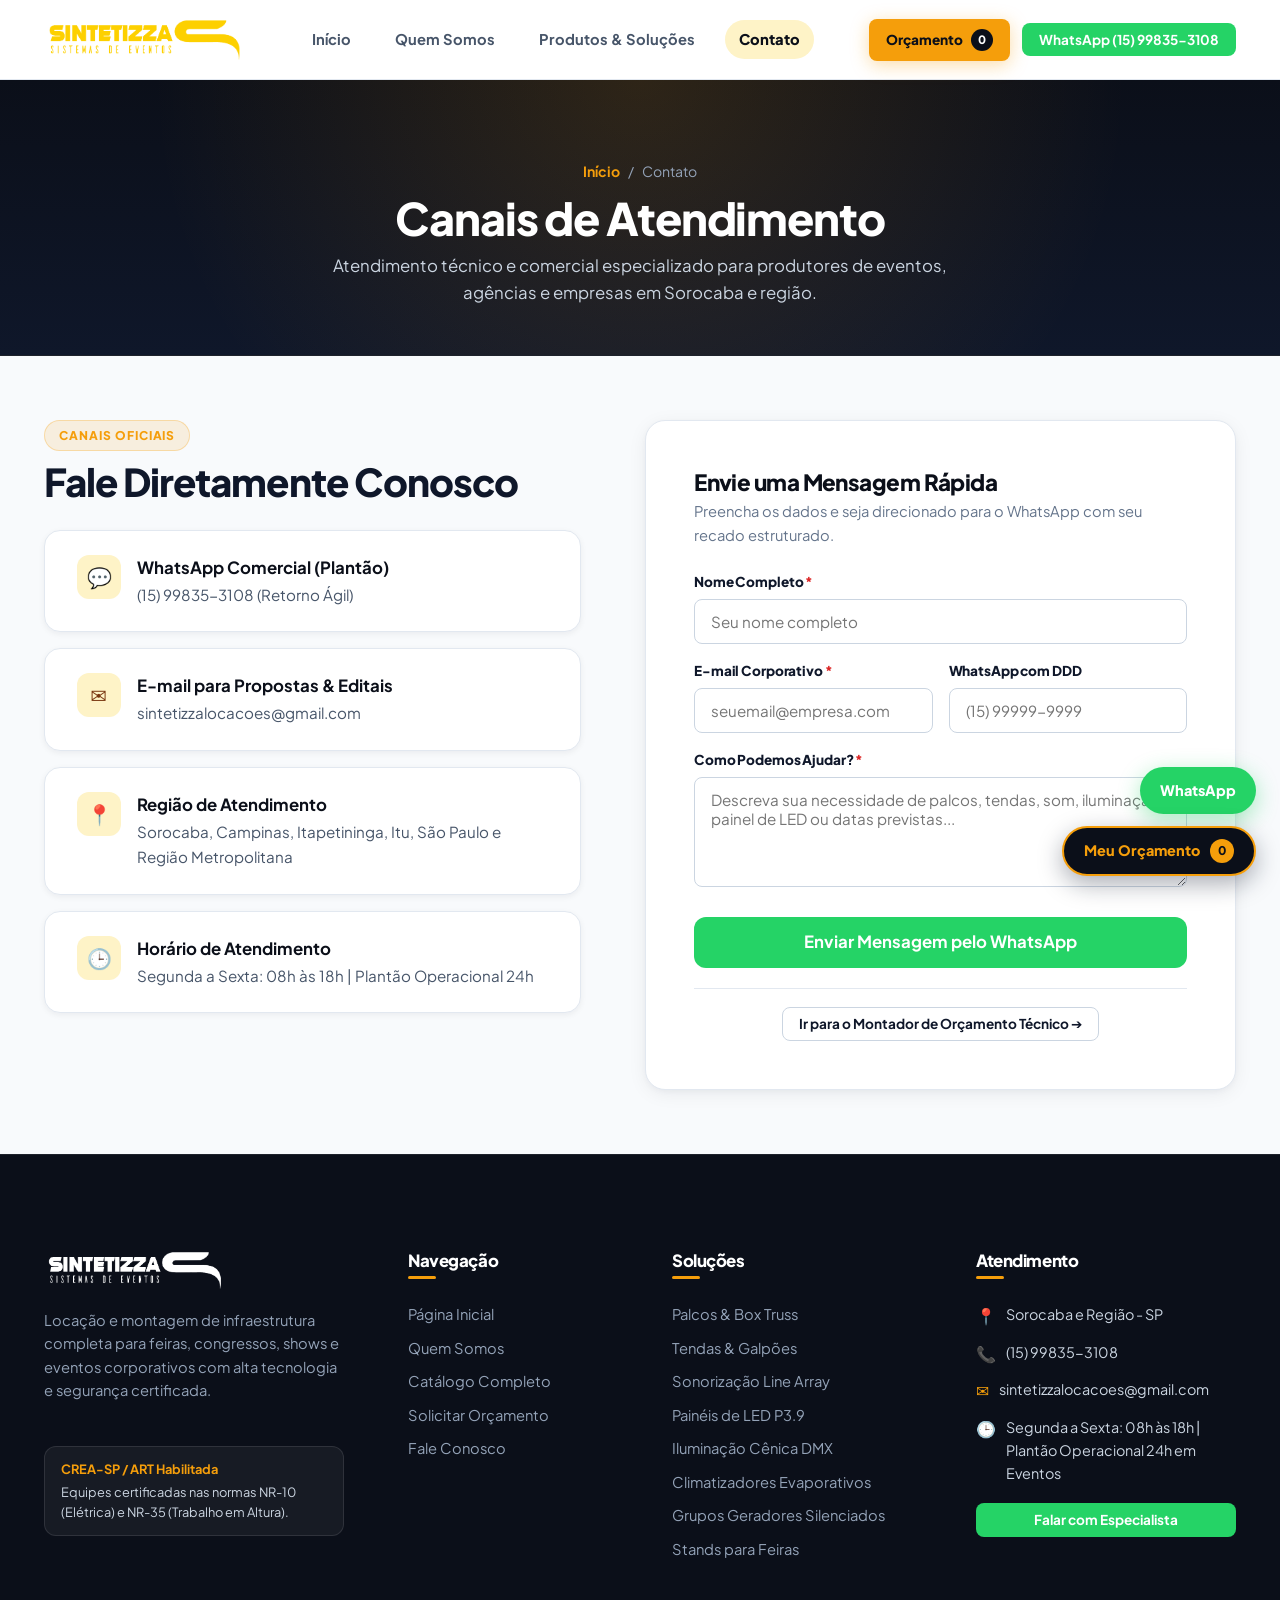
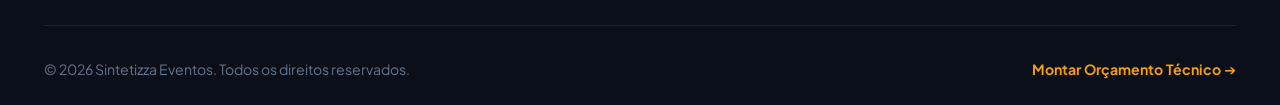
==== contato.html @ 247ab822 "Revamp site content and product catalog" ====
<!DOCTYPE html>
<html lang="pt-BR">
<head>
  <meta charset="UTF-8">
  <meta name="viewport" content="width=device-width, initial-scale=1.0">
  <title>Fale Conosco | Sintetizza Eventos - Atendimento Comercial</title>
  <meta name="description" content="Entre em contato com os consultores técnicos da Sintetizza Eventos para locação de palcos, tendas, som, iluminação e painéis de LED em Sorocaba e região.">
  <link rel="icon" type="image/png" href="assets/images/favicon.png">
  
  <!-- Fontes Google -->
  <link rel="preconnect" href="https://fonts.googleapis.com">
  <link rel="preconnect" href="https://fonts.gstatic.com" crossorigin>
  <link href="https://fonts.googleapis.com/css2?family=Plus+Jakarta+Sans:wght@400;500;600;700;800&display=swap" rel="stylesheet">
  
  <!-- Estilos CSS -->
  <link rel="stylesheet" href="css/variables.css">
  <link rel="stylesheet" href="css/global.css">
  <link rel="stylesheet" href="css/components.css">
  <link rel="stylesheet" href="css/pages.css">
</head>
<body>

  <!-- Header -->
  <div id="site-header-container"></div>

  <!-- Banner -->
  <section class="page-banner">
    <div class="container">
      <div class="breadcrumb">
        <a href="index.html">Início</a>
        <span>/</span>
        <span>Contato</span>
      </div>
      <h1 class="page-banner-title">Canais de Atendimento</h1>
      <p class="page-banner-desc">
        Atendimento técnico e comercial especializado para produtores de eventos, agências e empresas em Sorocaba e região.
      </p>
    </div>
  </section>

  <!-- Contato Principal -->
  <section class="section section-light">
    <div class="container">
      <div class="contact-grid">

        <!-- Coluna 1: Canais Diretos -->
        <div>
          <span class="section-subtitle">Canais Oficiais</span>
          <h2 class="section-title" style="margin-bottom: 24px;">Fale Diretamente Conosco</h2>
          
          <div class="contact-info-cards">
            
            <a href="https://wa.me/5515998353108?text=Ol%C3%A1%2C+gostaria+de+um+atendimento+comercial" target="_blank" class="contact-card">
              <div class="contact-card-icon">💬</div>
              <div>
                <strong style="color: var(--color-slate-950); font-size: 1.05rem; display: block;">WhatsApp Comercial (Plantão)</strong>
                <span style="color: var(--color-slate-600); font-size: 0.95rem;">(15) 99835-3108 (Retorno Ágil)</span>
              </div>
            </a>

            <div class="contact-card">
              <div class="contact-card-icon">✉️</div>
              <div>
                <strong style="color: var(--color-slate-950); font-size: 1.05rem; display: block;">E-mail para Propostas & Editais</strong>
                <span style="color: var(--color-slate-600); font-size: 0.95rem;">sintetizzalocacoes@gmail.com</span>
              </div>
            </div>

            <div class="contact-card">
              <div class="contact-card-icon">📍</div>
              <div>
                <strong style="color: var(--color-slate-950); font-size: 1.05rem; display: block;">Região de Atendimento</strong>
                <span style="color: var(--color-slate-600); font-size: 0.95rem;">Sorocaba, Campinas, Itapetininga, Itu, São Paulo e Região Metropolitana</span>
              </div>
            </div>

            <div class="contact-card">
              <div class="contact-card-icon">🕒</div>
              <div>
                <strong style="color: var(--color-slate-950); font-size: 1.05rem; display: block;">Horário de Atendimento</strong>
                <span style="color: var(--color-slate-600); font-size: 0.95rem;">Segunda a Sexta: 08h às 18h | Plantão Operacional 24h</span>
              </div>
            </div>

          </div>
        </div>

        <!-- Coluna 2: Formulário de Mensagem -->
        <div style="background: var(--color-surface-light); border: 1px solid var(--color-border-light); border-radius: var(--radius-xl); padding: var(--space-2xl); box-shadow: var(--shadow-card);">
          <div style="margin-bottom: 24px;">
            <h2 style="font-size: 1.4rem; color: var(--color-slate-950); font-weight: 800;">Envie uma Mensagem Rápida</h2>
            <p style="color: var(--color-slate-500); font-size: 0.92rem; margin-top: 4px;">
              Preencha os dados e seja direcionado para o WhatsApp com seu recado estruturado.
            </p>
          </div>

          <form id="contact-message-form">
            <div class="form-group">
              <label class="form-label" for="name">Nome Completo <span class="required">*</span></label>
              <input type="text" id="name" name="name" class="form-control" placeholder="Seu nome completo" required>
            </div>

            <div class="grid grid-2" style="gap: 16px;">
              <div class="form-group">
                <label class="form-label" for="email">E-mail Corporativo <span class="required">*</span></label>
                <input type="email" id="email" name="email" class="form-control" placeholder="seuemail@empresa.com" required>
              </div>

              <div class="form-group">
                <label class="form-label" for="phone">WhatsApp com DDD</label>
                <input type="tel" id="phone" name="phone" class="form-control" placeholder="(15) 99999-9999">
              </div>
            </div>

            <div class="form-group">
              <label class="form-label" for="message">Como Podemos Ajudar? <span class="required">*</span></label>
              <textarea id="message" name="message" class="form-control" rows="4" placeholder="Descreva sua necessidade de palcos, tendas, som, iluminação, painel de LED ou datas previstas..." required></textarea>
            </div>

            <div style="margin-top: 24px;">
              <button type="submit" class="btn btn-whatsapp btn-block btn-lg">
                <span>Enviar Mensagem pelo WhatsApp</span>
              </button>
            </div>
          </form>

          <div style="margin-top: 20px; padding-top: 18px; border-top: 1px solid var(--color-border-light); text-align: center;">
            <a href="orcamento.html" class="btn btn-outline btn-sm">
              Ir para o Montador de Orçamento Técnico ➔
            </a>
          </div>
        </div>

      </div>
    </div>
  </section>

  <!-- Footer -->
  <div id="site-footer-container"></div>

  <!-- Scripts -->
  <script src="js/data.js"></script>
  <script src="js/cart.js"></script>
  <script src="js/components.js"></script>
  <script src="js/main.js"></script>
</body>
</html>
---- css/variables.css ----
:root {
  /* ==========================================================================
   * SINTETIZZA DESIGN SYSTEM - TOKENS PROFISSIONAIS
   * Identidade: Preto Obsidiana, Cinzas Corporativos e Amarelo Dourado Sintetizza
   * ========================================================================== */

  /* Brand Colors */
  --color-brand: #F59E0B;
  --color-brand-primary: #F59E0B;
  --color-brand-hover: #D97706;
  --color-brand-primary-hover: #D97706;
  --color-brand-active: #B45309;
  --color-brand-light: #FEF3C7;
  --color-brand-primary-light: #FEF3C7;
  --color-brand-subtle: #FFFBEB;
  --color-brand-primary-subtle: #FFFBEB;
  --color-brand-border: #FDE68A;
  --color-brand-primary-border: #FDE68A;
  --color-brand-glow: rgba(245, 158, 11, 0.32);
  --color-brand-primary-glow: rgba(245, 158, 11, 0.32);
  --color-brand-dark: #78350F;

  /* Neutral Dark Palette (Executivo & Profissional) */
  --color-slate-950: #0B0F19;
  --color-slate-900: #0F172A;
  --color-slate-850: #162033;
  --color-slate-800: #1E293B;
  --color-slate-700: #334155;
  --color-slate-600: #475569;
  --color-slate-500: #64748B;
  --color-slate-400: #94A3B8;
  --color-slate-300: #CBD5E1;
  --color-slate-200: #E2E8F0;
  --color-slate-100: #F1F5F9;
  --color-slate-50:  #F8FAFC;
  --color-white:     #FFFFFF;

  /* Light Surface Palette (Catálogo e Áreas Claras) */
  --color-bg-light: #F8FAFC;
  --color-bg-alt: #F1F5F9;
  --color-surface-light: #FFFFFF;
  --color-surface-alt: #F8FAFC;
  --color-border-light: #E2E8F0;
  --color-border-strong: #CBD5E1;

  /* Dark Surface Palette (Hero & Seções de Autoridade) */
  --color-bg-dark: #0B0F19;
  --color-surface-dark: #162033;
  --color-surface-dark-card: #0F172A;
  --color-surface-dark-hover: #1E293B;
  --color-border-dark: rgba(255, 255, 255, 0.08);
  --color-border-dark-strong: rgba(255, 255, 255, 0.16);

  /* Typography Colors */
  --color-text-primary: #0F172A;
  --color-text-secondary: #475569;
  --color-text-muted: #64748B;
  --color-text-light: #F8FAFC;
  --color-text-light-secondary: #CBD5E1;
  --color-text-light-muted: #94A3B8;
  --color-text-light-subtle: #64748B;

  /* Feedback & Actions */
  --color-success: #16A34A;
  --color-success-soft: #DCFCE7;
  --color-success-border: #86EFAC;
  --color-whatsapp: #25D366;
  --color-whatsapp-hover: #20BA5A;
  --color-whatsapp-glow: rgba(37, 211, 102, 0.35);
  --color-danger: #DC2626;
  --color-danger-soft: #FEE2E2;
  --color-warning: #D97706;
  --color-warning-soft: #FFFBEB;
  --color-info: #2563EB;
  --color-info-soft: #EFF6FF;

  /* Typography */
  --font-family-base: 'Plus Jakarta Sans', system-ui, -apple-system, BlinkMacSystemFont, 'Segoe UI', Roboto, Helvetica, Arial, sans-serif;
  --font-family-heading: 'Plus Jakarta Sans', system-ui, -apple-system, BlinkMacSystemFont, 'Segoe UI', Roboto, sans-serif;

  /* Spacing Scale */
  --space-2xs: 4px;
  --space-xs: 8px;
  --space-sm: 12px;
  --space-md: 16px;
  --space-lg: 24px;
  --space-xl: 32px;
  --space-2xl: 48px;
  --space-3xl: 64px;
  --space-4xl: 96px;

  /* Radii */
  --radius-xs: 6px;
  --radius-sm: 8px;
  --radius-md: 12px;
  --radius-lg: 16px;
  --radius-xl: 20px;
  --radius-pill: 9999px;

  /* Shadows */
  --shadow-xs: 0 1px 2px rgba(15, 23, 42, 0.04);
  --shadow-sm: 0 2px 6px rgba(15, 23, 42, 0.06);
  --shadow-card: 0 4px 20px -2px rgba(15, 23, 42, 0.08), 0 2px 6px -1px rgba(15, 23, 42, 0.04);
  --shadow-card-hover: 0 12px 30px -4px rgba(15, 23, 42, 0.12), 0 4px 10px -2px rgba(15, 23, 42, 0.06);
  --shadow-dark-card: 0 10px 30px rgba(0, 0, 0, 0.4);
  --shadow-brand: 0 4px 18px rgba(245, 158, 11, 0.35);
  --shadow-dropdown: 0 16px 40px rgba(15, 23, 42, 0.15);

  /* Transitions */
  --transition-fast: 0.15s ease;
  --transition-normal: 0.25s cubic-bezier(0.16, 1, 0.3, 1);
  --transition-smooth: 0.35s cubic-bezier(0.16, 1, 0.3, 1);

  /* Layout */
  --container-max-width: 1240px;
  --container-padding: 24px;
  --header-height: 80px;
}
---- css/global.css ----
/* =============================================================================
 * SINTETIZZA - GLOBAL STYLES & RESET (PROFISSIONAL & CORPORATIVO)
 * ============================================================================= */

*, *::before, *::after {
  box-sizing: border-box;
  margin: 0;
  padding: 0;
}

html {
  font-size: 16px;
  scroll-behavior: smooth;
  -webkit-font-smoothing: antialiased;
  -moz-osx-font-smoothing: grayscale;
}

body {
  font-family: var(--font-family-base);
  color: var(--color-text-primary);
  background-color: var(--color-bg-light);
  line-height: 1.6;
  min-height: 100vh;
  display: flex;
  flex-direction: column;
}

/* Typography */
h1, h2, h3, h4, h5, h6 {
  font-family: var(--font-family-heading);
  font-weight: 800;
  line-height: 1.22;
  color: var(--color-text-primary);
  letter-spacing: -0.025em;
}

h1 { font-size: clamp(2.1rem, 4vw + 0.5rem, 3.4rem); }
h2 { font-size: clamp(1.7rem, 2.8vw + 0.3rem, 2.4rem); }
h3 { font-size: clamp(1.25rem, 1.8vw + 0.2rem, 1.6rem); }
h4 { font-size: 1.15rem; font-weight: 700; }
h5 { font-size: 1rem; font-weight: 700; }

p { margin-bottom: 0.85rem; }
p:last-child { margin-bottom: 0; }

a {
  color: inherit;
  text-decoration: none;
  transition: all var(--transition-fast);
}

img {
  max-width: 100%;
  height: auto;
  display: block;
}

ul, ol {
  list-style: none;
}

/* Layout Containers */
.container {
  width: 100%;
  max-width: var(--container-max-width);
  margin-left: auto;
  margin-right: auto;
  padding-left: var(--container-padding);
  padding-right: var(--container-padding);
}

.container-sm {
  width: 100%;
  max-width: 900px;
  margin-left: auto;
  margin-right: auto;
  padding-left: var(--container-padding);
  padding-right: var(--container-padding);
}

/* Sections */
.section {
  padding: var(--space-3xl) 0;
  position: relative;
}

.section-lg {
  padding: var(--space-4xl) 0;
}

.section-sm {
  padding: var(--space-xl) 0;
}

.section-dark {
  background-color: var(--color-slate-950);
  color: var(--color-text-light);
  border-top: 1px solid var(--color-border-dark);
  border-bottom: 1px solid var(--color-border-dark);
}

.section-dark h1,
.section-dark h2,
.section-dark h3,
.section-dark h4 {
  color: var(--color-text-light);
}

.section-dark p {
  color: var(--color-slate-400);
}

.section-light {
  background-color: var(--color-bg-light);
}

.section-white {
  background-color: var(--color-surface-light);
  border-top: 1px solid var(--color-border-light);
  border-bottom: 1px solid var(--color-border-light);
}

/* Section Header */
.section-header {
  text-align: center;
  max-width: 760px;
  margin: 0 auto var(--space-2xl) auto;
}

.section-header.text-left {
  text-align: left;
  margin-left: 0;
}

.section-subtitle {
  display: inline-flex;
  align-items: center;
  gap: 8px;
  color: var(--color-brand);
  background-color: rgba(245, 158, 11, 0.12);
  border: 1px solid rgba(245, 158, 11, 0.28);
  padding: 5px 14px;
  border-radius: var(--radius-pill);
  font-weight: 800;
  font-size: 0.75rem;
  text-transform: uppercase;
  letter-spacing: 0.08em;
  margin-bottom: var(--space-xs);
}

.section-title {
  margin-bottom: var(--space-xs);
  color: var(--color-text-primary);
}

.section-dark .section-title {
  color: var(--color-text-light);
}

.section-desc {
  font-size: 1.05rem;
  color: var(--color-text-secondary);
  line-height: 1.6;
}

.section-dark .section-desc {
  color: var(--color-slate-400);
}

/* Badges & Tags */
.badge {
  display: inline-flex;
  align-items: center;
  gap: 6px;
  padding: 4px 10px;
  font-size: 0.75rem;
  font-weight: 700;
  border-radius: var(--radius-pill);
  text-transform: uppercase;
  letter-spacing: 0.04em;
  line-height: 1;
}

.badge-brand {
  background-color: var(--color-brand);
  color: var(--color-slate-950);
  font-weight: 800;
  box-shadow: 0 2px 8px rgba(245, 158, 11, 0.35);
}

.badge-brand-soft {
  background-color: var(--color-brand-light);
  color: var(--color-brand-dark);
  border: 1px solid var(--color-brand-border);
}

.badge-dark {
  background-color: rgba(15, 23, 42, 0.85);
  backdrop-filter: blur(8px);
  color: var(--color-slate-100);
  border: 1px solid rgba(255, 255, 255, 0.15);
}

.badge-success {
  background-color: var(--color-success-soft);
  color: var(--color-success);
  border: 1px solid var(--color-success-border);
}

.badge-ghost {
  background-color: rgba(255, 255, 255, 0.1);
  color: var(--color-slate-200);
  border: 1px solid rgba(255, 255, 255, 0.2);
  backdrop-filter: blur(6px);
}

/* Buttons */
.btn {
  display: inline-flex;
  align-items: center;
  justify-content: center;
  gap: 10px;
  font-family: var(--font-family-base);
  font-weight: 700;
  font-size: 0.95rem;
  line-height: 1;
  padding: 14px 24px;
  border-radius: var(--radius-md);
  border: 1px solid transparent;
  cursor: pointer;
  transition: all var(--transition-normal);
  text-align: center;
  white-space: nowrap;
  user-select: none;
  text-decoration: none;
}

.btn:active {
  transform: scale(0.98);
}

.btn-primary {
  background-color: var(--color-brand);
  color: var(--color-slate-950);
  font-weight: 800;
  box-shadow: var(--shadow-brand);
}

.btn-primary:hover {
  background-color: var(--color-brand-hover);
  color: var(--color-slate-950);
  box-shadow: 0 8px 24px rgba(245, 158, 11, 0.45);
  transform: translateY(-2px);
}

.btn-dark {
  background-color: var(--color-slate-900);
  color: var(--color-white);
  border: 1px solid var(--color-slate-700);
  box-shadow: var(--shadow-sm);
}

.btn-dark:hover {
  background-color: var(--color-slate-800);
  border-color: var(--color-brand);
  color: var(--color-white);
  transform: translateY(-2px);
}

.btn-outline {
  background-color: transparent;
  color: var(--color-text-primary);
  border: 1.5px solid var(--color-slate-300);
}

.btn-outline:hover {
  background-color: var(--color-slate-100);
  border-color: var(--color-brand);
  color: var(--color-text-primary);
  transform: translateY(-1px);
}

.btn-outline-white {
  background-color: transparent;
  color: var(--color-white);
  border: 1.5px solid rgba(255, 255, 255, 0.25);
  backdrop-filter: blur(8px);
}

.btn-outline-white:hover {
  background-color: rgba(255, 255, 255, 0.1);
  border-color: var(--color-brand);
  color: var(--color-brand);
  transform: translateY(-2px);
}

.btn-outline-brand {
  background-color: transparent;
  color: var(--color-brand-dark);
  border: 1.5px solid var(--color-brand);
}

.btn-outline-brand:hover {
  background-color: var(--color-brand);
  color: var(--color-slate-950);
  box-shadow: var(--shadow-brand);
}

.btn-whatsapp {
  background-color: var(--color-whatsapp);
  color: #FFFFFF;
  font-weight: 700;
  box-shadow: var(--color-whatsapp-glow);
}

.btn-whatsapp:hover {
  background-color: var(--color-whatsapp-hover);
  color: #FFFFFF;
  box-shadow: 0 8px 24px rgba(37, 211, 102, 0.4);
  transform: translateY(-2px);
}

.btn-sm {
  padding: 9px 16px;
  font-size: 0.85rem;
  border-radius: var(--radius-sm);
}

.btn-lg {
  padding: 16px 30px;
  font-size: 1.05rem;
  border-radius: var(--radius-md);
}

.btn-block {
  display: flex;
  width: 100%;
}

/* Grids */
.grid {
  display: grid;
  gap: var(--space-lg);
}

.grid-2 { grid-template-columns: repeat(2, 1fr); }
.grid-3 { grid-template-columns: repeat(3, 1fr); }
.grid-4 { grid-template-columns: repeat(4, 1fr); }

@media (max-width: 1024px) {
  .grid-4 { grid-template-columns: repeat(2, 1fr); }
  .grid-3 { grid-template-columns: repeat(2, 1fr); }
}

@media (max-width: 680px) {
  .grid-4, .grid-3, .grid-2 { grid-template-columns: 1fr; }
}

/* Flex Utilities */
.flex { display: flex; }
.flex-col { flex-direction: column; }
.items-center { align-items: center; }
.justify-center { justify-content: center; }
.justify-between { justify-content: space-between; }
.flex-wrap { flex-wrap: wrap; }
.flex-grow { flex-grow: 1; }

.gap-xs { gap: var(--space-xs); }
.gap-sm { gap: var(--space-sm); }
.gap-md { gap: var(--space-md); }
.gap-lg { gap: var(--space-lg); }
.gap-xl { gap: var(--space-xl); }

/* Text Utilities */
.text-brand { color: var(--color-brand); }
.text-center { text-align: center; }
.text-muted { color: var(--color-text-secondary); }
.font-bold { font-weight: 700; }
.font-extrabold { font-weight: 800; }
---- css/components.css ----
/* =============================================================================
 * SINTETIZZA - COMPONENTES PROFISSIONAIS & INTERFACE MODERNA
 * ============================================================================= */

/* 1. Header & Navbar */
.site-header {
  position: sticky;
  top: 0;
  z-index: 100;
  background-color: rgba(255, 255, 255, 0.95);
  backdrop-filter: blur(12px);
  -webkit-backdrop-filter: blur(12px);
  border-bottom: 1px solid var(--color-border-light);
  height: var(--header-height);
  transition: all var(--transition-normal);
}

.site-header.scrolled {
  background-color: rgba(255, 255, 255, 0.98);
  box-shadow: 0 4px 20px rgba(15, 23, 42, 0.08);
  height: 72px;
}

.header-container {
  display: flex;
  align-items: center;
  justify-content: space-between;
  height: 100%;
}

.brand-logo-link {
  display: flex;
  align-items: center;
  gap: 12px;
  text-decoration: none;
}

.brand-logo-img {
  height: 42px;
  width: auto;
  object-fit: contain;
  transition: transform var(--transition-fast);
}

.brand-logo-link:hover .brand-logo-img {
  transform: scale(1.03);
}

.brand-name {
  font-size: 1.35rem;
  font-weight: 800;
  color: var(--color-slate-950);
  letter-spacing: -0.03em;
  display: flex;
  align-items: center;
  gap: 6px;
}

.brand-name span {
  color: var(--color-slate-950);
  background: var(--color-brand);
  padding: 2px 8px;
  border-radius: var(--radius-xs);
  font-size: 0.85rem;
  font-weight: 800;
  letter-spacing: 0.04em;
}

/* Nav Menu */
.nav-menu {
  display: flex;
  align-items: center;
  gap: var(--space-md);
}

.nav-link {
  color: var(--color-slate-600);
  font-weight: 700;
  font-size: 0.92rem;
  padding: 8px 14px;
  border-radius: var(--radius-pill);
  transition: all var(--transition-fast);
  position: relative;
  text-decoration: none;
}

.nav-link:hover {
  color: var(--color-slate-950);
  background-color: var(--color-slate-100);
}

.nav-link.active {
  color: var(--color-slate-950);
  background-color: var(--color-brand-light);
  font-weight: 800;
}

.header-actions {
  display: flex;
  align-items: center;
  gap: var(--space-sm);
}

.quote-nav-btn {
  position: relative;
  display: inline-flex;
  align-items: center;
  gap: 8px;
}

.quote-count-badge {
  display: inline-flex;
  align-items: center;
  justify-content: center;
  background-color: var(--color-slate-950);
  color: var(--color-white);
  font-size: 0.72rem;
  font-weight: 800;
  min-width: 22px;
  height: 22px;
  padding: 0 5px;
  border-radius: var(--radius-pill);
  transition: transform 0.2s cubic-bezier(0.175, 0.885, 0.32, 1.275);
}

.quote-count-badge.animate-pop {
  transform: scale(1.3);
}

/* Mobile Toggle */
.mobile-toggle {
  display: none;
  flex-direction: column;
  justify-content: center;
  gap: 6px;
  width: 42px;
  height: 42px;
  background: var(--color-slate-100);
  border: 1px solid var(--color-border-light);
  border-radius: var(--radius-sm);
  cursor: pointer;
  padding: 9px;
  transition: background var(--transition-fast);
}

.mobile-toggle:hover {
  background: var(--color-brand-light);
}

.mobile-toggle span {
  display: block;
  width: 100%;
  height: 2.5px;
  background-color: var(--color-slate-950);
  border-radius: 2px;
  transition: all var(--transition-normal);
}

.mobile-toggle.is-active span:nth-child(1) {
  transform: translateY(8.5px) rotate(45deg);
}

.mobile-toggle.is-active span:nth-child(2) {
  opacity: 0;
  transform: scaleX(0);
}

.mobile-toggle.is-active span:nth-child(3) {
  transform: translateY(-8.5px) rotate(-45deg);
}

/* Mobile Drawer */
.mobile-drawer {
  position: fixed;
  top: var(--header-height);
  left: 0;
  right: 0;
  bottom: 0;
  background-color: rgba(255, 255, 255, 0.98);
  backdrop-filter: blur(16px);
  -webkit-backdrop-filter: blur(16px);
  border-top: 1px solid var(--color-border-light);
  padding: var(--space-xl) var(--container-padding);
  display: flex;
  flex-direction: column;
  gap: var(--space-sm);
  transform: translateY(-100%);
  opacity: 0;
  pointer-events: none;
  transition: all var(--transition-smooth);
  z-index: 99;
  overflow-y: auto;
}

.mobile-drawer.is-open {
  transform: translateY(0);
  opacity: 1;
  pointer-events: auto;
}

.mobile-drawer .nav-link {
  font-size: 1.15rem;
  padding: 14px 18px;
  border-radius: var(--radius-md);
  border: 1px solid var(--color-border-light);
  background-color: var(--color-surface-light);
  color: var(--color-slate-950);
}

.mobile-drawer .nav-link.active {
  background-color: var(--color-brand-light);
  border-color: var(--color-brand-border);
}

/* 2. Product Card */
.product-card {
  background-color: var(--color-surface-light);
  border-radius: var(--radius-lg);
  border: 1px solid var(--color-border-light);
  overflow: hidden;
  display: flex;
  flex-direction: column;
  transition: all var(--transition-normal);
  box-shadow: var(--shadow-sm);
  position: relative;
}

.product-card:hover {
  transform: translateY(-5px);
  box-shadow: var(--shadow-card-hover);
  border-color: var(--color-brand);
}

.product-image-wrap {
  position: relative;
  width: 100%;
  aspect-ratio: 16 / 10;
  background-color: var(--color-slate-900);
  overflow: hidden;
  display: flex;
  align-items: center;
  justify-content: center;
}

.product-card-img {
  width: 100%;
  height: 100%;
  object-fit: cover;
  transition: transform 0.4s cubic-bezier(0.16, 1, 0.3, 1);
}

.product-card:hover .product-card-img {
  transform: scale(1.06);
}

.product-tag {
  position: absolute;
  top: 12px;
  left: 12px;
  z-index: 2;
}

.product-body {
  padding: var(--space-lg);
  display: flex;
  flex-direction: column;
  flex-grow: 1;
}

.product-title {
  font-size: 1.15rem;
  font-weight: 800;
  margin-bottom: 6px;
  color: var(--color-slate-950);
  line-height: 1.3;
}

.product-desc {
  font-size: 0.88rem;
  color: var(--color-slate-600);
  line-height: 1.55;
  margin-bottom: var(--space-md);
  flex-grow: 1;
}

.product-specs {
  display: flex;
  flex-wrap: wrap;
  gap: 6px;
  margin-bottom: var(--space-md);
}

.spec-chip {
  font-size: 0.75rem;
  font-weight: 700;
  color: var(--color-slate-700);
  background-color: var(--color-slate-100);
  padding: 4px 10px;
  border-radius: var(--radius-xs);
  border: 1px solid var(--color-border-light);
  line-height: 1.2;
}

.product-actions {
  display: grid;
  grid-template-columns: 1.2fr 0.8fr;
  gap: var(--space-xs);
  margin-top: auto;
}

.btn-add-quote {
  width: 100%;
  padding: 10px 14px;
  font-size: 0.85rem;
}

.btn-add-quote.added {
  background-color: var(--color-success);
  color: var(--color-white);
  border-color: var(--color-success);
  box-shadow: 0 4px 14px rgba(22, 163, 74, 0.3);
}

/* 3. Category Filter Tabs */
.category-filter-bar {
  display: flex;
  align-items: center;
  gap: var(--space-xs);
  overflow-x: auto;
  padding: 6px 2px 16px 2px;
  margin-bottom: var(--space-xl);
  scrollbar-width: thin;
  -webkit-overflow-scrolling: touch;
}

.filter-pill {
  display: inline-flex;
  align-items: center;
  gap: 8px;
  padding: 10px 18px;
  border-radius: var(--radius-pill);
  font-size: 0.88rem;
  font-weight: 700;
  background-color: var(--color-surface-light);
  color: var(--color-slate-700);
  border: 1.5px solid var(--color-border-light);
  cursor: pointer;
  white-space: nowrap;
  transition: all var(--transition-fast);
}

.filter-pill:hover {
  border-color: var(--color-brand);
  color: var(--color-slate-950);
  background-color: var(--color-brand-subtle);
  transform: translateY(-1px);
}

.filter-pill.active {
  background-color: var(--color-slate-950);
  color: var(--color-brand);
  font-weight: 800;
  border-color: var(--color-slate-950);
  box-shadow: var(--shadow-sm);
}

.filter-pill-count {
  font-size: 0.75rem;
  padding: 2px 7px;
  border-radius: var(--radius-pill);
  background-color: var(--color-slate-100);
  color: var(--color-slate-600);
}

.filter-pill.active .filter-pill-count {
  background-color: rgba(245, 158, 11, 0.2);
  color: var(--color-brand);
  font-weight: 800;
}

/* 4. Feature & Service Card */
.feature-card {
  background-color: var(--color-surface-light);
  border: 1px solid var(--color-border-light);
  border-radius: var(--radius-lg);
  padding: var(--space-xl);
  transition: all var(--transition-normal);
  display: flex;
  flex-direction: column;
  position: relative;
  text-decoration: none;
}

.feature-card:hover {
  transform: translateY(-4px);
  border-color: var(--color-brand);
  box-shadow: var(--shadow-card-hover);
}

.feature-icon-box {
  width: 48px;
  height: 48px;
  border-radius: var(--radius-md);
  background-color: var(--color-brand-light);
  color: var(--color-brand-dark);
  display: flex;
  align-items: center;
  justify-content: center;
  margin-bottom: var(--space-md);
  font-weight: 800;
}

.feature-title {
  font-size: 1.2rem;
  font-weight: 800;
  color: var(--color-slate-950);
  margin-bottom: 6px;
}

.feature-desc {
  font-size: 0.9rem;
  color: var(--color-slate-600);
  line-height: 1.55;
}

/* 5. Forms & Controls */
.form-group {
  margin-bottom: var(--space-md);
}

.form-label {
  display: block;
  font-size: 0.85rem;
  font-weight: 800;
  color: var(--color-slate-900);
  margin-bottom: 6px;
  letter-spacing: -0.01em;
}

.form-label .required {
  color: var(--color-danger);
}

.form-control {
  width: 100%;
  padding: 12px 16px;
  font-family: var(--font-family-base);
  font-size: 0.95rem;
  color: var(--color-slate-950);
  background-color: var(--color-surface-light);
  border: 1.5px solid var(--color-border-strong);
  border-radius: var(--radius-sm);
  outline: none;
  transition: border-color var(--transition-fast), box-shadow var(--transition-fast);
}

.form-control:focus {
  border-color: var(--color-brand);
  box-shadow: 0 0 0 4px var(--color-brand-glow);
  background-color: #FFFFFF;
}

textarea.form-control {
  min-height: 110px;
  resize: vertical;
}

.form-hint {
  font-size: 0.75rem;
  color: var(--color-slate-500);
  margin-top: 4px;
}

/* 6. Floating Action Buttons */
.floating-dock {
  position: fixed;
  bottom: 24px;
  right: 24px;
  z-index: 90;
  display: flex;
  flex-direction: column;
  gap: 12px;
  align-items: flex-end;
}

.floating-whatsapp-btn {
  display: flex;
  align-items: center;
  gap: 8px;
  background-color: var(--color-whatsapp);
  color: #FFFFFF;
  padding: 12px 20px;
  border-radius: var(--radius-pill);
  box-shadow: 0 6px 22px rgba(37, 211, 102, 0.4);
  font-weight: 800;
  font-size: 0.9rem;
  text-decoration: none;
  transition: all var(--transition-smooth);
}

.floating-whatsapp-btn:hover {
  transform: translateY(-3px) scale(1.02);
  background-color: var(--color-whatsapp-hover);
  box-shadow: 0 10px 28px rgba(37, 211, 102, 0.5);
}

.floating-quote-btn {
  display: flex;
  align-items: center;
  gap: 10px;
  background-color: var(--color-slate-950);
  color: var(--color-brand);
  border: 2px solid var(--color-brand);
  padding: 11px 20px;
  border-radius: var(--radius-pill);
  box-shadow: 0 8px 24px rgba(15, 23, 42, 0.35);
  cursor: pointer;
  transition: all var(--transition-smooth);
  font-weight: 800;
  font-size: 0.9rem;
  text-decoration: none;
}

.floating-quote-btn:hover {
  transform: translateY(-3px) scale(1.02);
  background-color: var(--color-brand);
  color: var(--color-slate-950);
  box-shadow: 0 10px 28px rgba(245, 158, 11, 0.45);
}

.floating-quote-count {
  display: flex;
  align-items: center;
  justify-content: center;
  background-color: var(--color-brand);
  color: var(--color-slate-950);
  min-width: 24px;
  height: 24px;
  border-radius: var(--radius-pill);
  font-size: 0.75rem;
  font-weight: 800;
  transition: all var(--transition-fast);
}

.floating-quote-btn:hover .floating-quote-count {
  background-color: var(--color-slate-950);
  color: var(--color-brand);
}

/* 7. Toast Notifications */
.toast-container {
  position: fixed;
  bottom: 24px;
  left: 50%;
  transform: translateX(-50%);
  z-index: 200;
  display: flex;
  flex-direction: column;
  gap: 10px;
  pointer-events: none;
}

.toast {
  pointer-events: auto;
  display: flex;
  align-items: center;
  gap: 12px;
  padding: 14px 22px;
  background-color: var(--color-slate-950);
  color: var(--color-white);
  border-left: 4px solid var(--color-brand);
  border-radius: var(--radius-md);
  box-shadow: 0 10px 30px rgba(0, 0, 0, 0.3);
  font-size: 0.92rem;
  font-weight: 700;
}

.toast.toast-success {
  border-left-color: var(--color-success);
}

.toast.toast-danger {
  border-left-color: var(--color-danger);
}

/* 8. Modal */
.modal-backdrop {
  position: fixed;
  inset: 0;
  background-color: rgba(11, 15, 25, 0.75);
  backdrop-filter: blur(8px);
  -webkit-backdrop-filter: blur(8px);
  z-index: 150;
  display: flex;
  align-items: center;
  justify-content: center;
  padding: var(--space-md);
  opacity: 0;
  pointer-events: none;
  transition: opacity var(--transition-normal);
}

.modal-backdrop.is-active {
  opacity: 1;
  pointer-events: auto;
}

.modal-dialog {
  background-color: var(--color-surface-light);
  border-radius: var(--radius-xl);
  max-width: 600px;
  width: 100%;
  max-height: 90vh;
  overflow-y: auto;
  box-shadow: var(--shadow-dropdown);
  transform: scale(0.96);
  transition: transform var(--transition-smooth);
}

.modal-backdrop.is-active .modal-dialog {
  transform: scale(1);
}

.modal-header {
  padding: var(--space-lg) var(--space-xl);
  display: flex;
  align-items: center;
  justify-content: space-between;
  border-bottom: 1px solid var(--color-border-light);
}

.modal-body {
  padding: var(--space-xl);
}

.modal-close-btn {
  background: var(--color-slate-100);
  border: none;
  font-size: 1.5rem;
  cursor: pointer;
  color: var(--color-slate-600);
  width: 36px;
  height: 36px;
  border-radius: var(--radius-pill);
  display: flex;
  align-items: center;
  justify-content: center;
  transition: all var(--transition-fast);
}

.modal-close-btn:hover {
  background: var(--color-danger-soft);
  color: var(--color-danger);
}

/* 9. Corporate Footer */
.site-footer {
  background-color: var(--color-slate-950);
  color: var(--color-slate-400);
  border-top: 1px solid var(--color-border-dark);
  padding: var(--space-4xl) 0 var(--space-lg) 0;
  margin-top: auto;
}

.footer-grid {
  display: grid;
  grid-template-columns: 1.5fr 1fr 1.2fr 1.3fr;
  gap: var(--space-3xl);
  margin-bottom: var(--space-3xl);
}

.footer-brand-wrap {
  display: flex;
  flex-direction: column;
  gap: var(--space-md);
}

.footer-brand-wrap .brand-name {
  color: var(--color-white);
}

.footer-brand-desc {
  font-size: 0.92rem;
  color: var(--color-slate-400);
  line-height: 1.6;
}

.footer-col h4 {
  color: var(--color-white);
  font-size: 1.05rem;
  font-weight: 800;
  margin-bottom: var(--space-lg);
  position: relative;
  padding-bottom: 8px;
}

.footer-col h4::after {
  content: '';
  position: absolute;
  bottom: 0;
  left: 0;
  width: 28px;
  height: 3px;
  background-color: var(--color-brand);
  border-radius: 2px;
}

.footer-links {
  display: flex;
  flex-direction: column;
  gap: 10px;
}

.footer-links a {
  color: var(--color-slate-400);
  font-size: 0.92rem;
  transition: all var(--transition-fast);
  text-decoration: none;
}

.footer-links a:hover {
  color: var(--color-brand);
  transform: translateX(4px);
}

.footer-contact-list {
  display: flex;
  flex-direction: column;
  gap: 12px;
  font-size: 0.9rem;
}

.footer-contact-item {
  display: flex;
  align-items: flex-start;
  gap: 10px;
  color: var(--color-slate-300);
}

.footer-contact-icon {
  color: var(--color-brand);
  font-weight: 800;
  font-size: 1rem;
}

.footer-badge-box {
  background: rgba(255, 255, 255, 0.05);
  border: 1px solid rgba(255, 255, 255, 0.1);
  padding: 12px 16px;
  border-radius: var(--radius-md);
  margin-top: 14px;
  font-size: 0.8rem;
  color: var(--color-slate-300);
}

.footer-bottom {
  padding-top: var(--space-xl);
  border-top: 1px solid var(--color-border-dark);
  display: flex;
  align-items: center;
  justify-content: space-between;
  font-size: 0.88rem;
  color: var(--color-slate-500);
}

.footer-bottom-links {
  display: flex;
  gap: var(--space-lg);
}

.footer-bottom-links a {
  color: var(--color-brand);
  font-weight: 700;
}

@media (max-width: 1024px) {
  .footer-grid { grid-template-columns: 1fr 1fr; }
}

@media (max-width: 768px) {
  .nav-menu, .header-actions .hide-mobile { display: none; }
  .mobile-toggle { display: flex; }
  .footer-grid { grid-template-columns: 1fr; gap: var(--space-xl); }
  .footer-bottom { flex-direction: column; gap: var(--space-md); text-align: center; }
  .floating-dock { bottom: 16px; right: 16px; }
  .floating-whatsapp-btn { padding: 10px 16px; font-size: 0.85rem; }
  .floating-quote-btn { padding: 10px 16px; font-size: 0.85rem; }
}
---- css/pages.css ----
/* =============================================================================
 * SINTETIZZA - PÁGINAS & LAYOUTS CORPORATIVOS
 * ============================================================================= */

/* 1. Page Banners */
.page-banner {
  background: linear-gradient(180deg, var(--color-slate-950) 0%, var(--color-slate-900) 100%);
  padding: calc(var(--space-3xl) + 16px) 0 var(--space-2xl) 0;
  border-bottom: 1px solid var(--color-border-dark);
  text-align: center;
  position: relative;
  overflow: hidden;
}

.page-banner::before {
  content: '';
  position: absolute;
  top: 0;
  left: 0;
  right: 0;
  bottom: 0;
  background: radial-gradient(circle at 50% 0%, rgba(245, 158, 11, 0.15), transparent 70%);
  pointer-events: none;
}

.page-banner .breadcrumb {
  display: flex;
  align-items: center;
  justify-content: center;
  gap: 8px;
  font-size: 0.88rem;
  color: var(--color-slate-400);
  margin-bottom: var(--space-xs);
  position: relative;
  z-index: 2;
}

.page-banner .breadcrumb a {
  color: var(--color-brand);
  font-weight: 700;
  text-decoration: none;
}

.page-banner-title {
  color: var(--color-white);
  font-size: clamp(2rem, 3.5vw, 2.8rem);
  font-weight: 800;
  margin-bottom: var(--space-xs);
  position: relative;
  z-index: 2;
}

.page-banner-desc {
  color: var(--color-slate-300);
  font-size: 1.05rem;
  max-width: 680px;
  margin: 0 auto;
  line-height: 1.6;
  position: relative;
  z-index: 2;
}

/* 2. Hero Section (Home) */
.hero-section {
  position: relative;
  background: linear-gradient(135deg, #0B0F19 0%, #111827 50%, #0F172A 100%);
  padding: calc(var(--space-4xl) + 10px) 0 var(--space-4xl) 0;
  border-bottom: 1px solid var(--color-border-dark);
  overflow: hidden;
}

.hero-section::before {
  content: '';
  position: absolute;
  inset: 0;
  background-image: url('../assets/images/original/sintetizza-eventos.jpg');
  background-size: cover;
  background-position: center;
  opacity: 0.15;
  mix-blend-mode: luminosity;
  pointer-events: none;
}

.hero-section::after {
  content: '';
  position: absolute;
  top: -20%;
  right: -10%;
  width: 600px;
  height: 600px;
  background: radial-gradient(circle, rgba(245, 158, 11, 0.18) 0%, transparent 70%);
  filter: blur(60px);
  pointer-events: none;
}

.hero-grid {
  display: grid;
  grid-template-columns: 1.15fr 0.85fr;
  gap: var(--space-3xl);
  align-items: center;
  position: relative;
  z-index: 2;
}

.hero-tag {
  margin-bottom: var(--space-sm);
}

.hero-title {
  color: var(--color-white);
  font-size: clamp(2.4rem, 4.2vw, 3.6rem);
  font-weight: 800;
  line-height: 1.15;
  margin-bottom: var(--space-md);
  letter-spacing: -0.03em;
}

.hero-title .highlight {
  color: var(--color-brand);
  background: linear-gradient(180deg, transparent 65%, rgba(245, 158, 11, 0.2) 65%);
  padding: 0 4px;
}

.hero-desc {
  font-size: 1.1rem;
  color: var(--color-slate-300);
  margin-bottom: var(--space-xl);
  max-width: 580px;
  line-height: 1.65;
}

.hero-actions {
  display: flex;
  flex-wrap: wrap;
  gap: var(--space-md);
  margin-bottom: var(--space-2xl);
}

.hero-stats {
  display: grid;
  grid-template-columns: repeat(4, 1fr);
  gap: var(--space-md);
  padding-top: var(--space-xl);
  border-top: 1px solid var(--color-border-dark);
}

.stat-item .stat-number {
  font-size: 1.75rem;
  font-weight: 800;
  color: var(--color-brand);
  line-height: 1.1;
}

.stat-item .stat-label {
  font-size: 0.8rem;
  font-weight: 600;
  color: var(--color-slate-400);
  margin-top: 4px;
  line-height: 1.3;
}

/* Hero Spotlight Card */
.hero-visual-card {
  position: relative;
  background: rgba(22, 32, 51, 0.85);
  backdrop-filter: blur(16px);
  -webkit-backdrop-filter: blur(16px);
  border: 1px solid rgba(255, 255, 255, 0.12);
  border-radius: var(--radius-xl);
  padding: var(--space-xl);
  box-shadow: var(--shadow-dark-card);
  overflow: hidden;
}

.hero-visual-card::before {
  content: '';
  position: absolute;
  top: 0;
  left: 0;
  right: 0;
  height: 3px;
  background: linear-gradient(90deg, var(--color-brand), transparent);
}

.hero-card-image-wrap {
  position: relative;
  width: 100%;
  height: 220px;
  border-radius: var(--radius-md);
  overflow: hidden;
  margin-bottom: var(--space-md);
  background-color: var(--color-slate-900);
}

.hero-card-image-wrap img {
  width: 100%;
  height: 100%;
  object-fit: cover;
}

/* 3. Differentiators */
.differentiator-card {
  background: var(--color-surface-light);
  border: 1px solid var(--color-border-light);
  border-radius: var(--radius-lg);
  padding: var(--space-xl);
  transition: all var(--transition-normal);
  display: flex;
  flex-direction: column;
  gap: var(--space-xs);
}

.differentiator-card:hover {
  transform: translateY(-4px);
  border-color: var(--color-brand);
  box-shadow: var(--shadow-card-hover);
}

.differentiator-icon {
  width: 44px;
  height: 44px;
  border-radius: var(--radius-md);
  background-color: var(--color-brand-light);
  color: var(--color-brand-dark);
  display: flex;
  align-items: center;
  justify-content: center;
  font-size: 1.25rem;
  margin-bottom: var(--space-xs);
}

.differentiator-card h3 {
  color: var(--color-slate-950);
  font-size: 1.15rem;
  font-weight: 800;
  margin-bottom: 4px;
}

.differentiator-card p {
  color: var(--color-slate-600);
  font-size: 0.9rem;
  line-height: 1.55;
}

/* 4. Process Workflow */
.process-grid {
  display: grid;
  grid-template-columns: repeat(4, 1fr);
  gap: var(--space-lg);
  position: relative;
}

.process-step-card {
  background: var(--color-surface-light);
  border: 1px solid var(--color-border-light);
  border-radius: var(--radius-lg);
  padding: var(--space-xl);
  position: relative;
  transition: all var(--transition-normal);
}

.process-step-card:hover {
  border-color: var(--color-brand);
  transform: translateY(-4px);
  box-shadow: var(--shadow-card-hover);
}

.step-badge {
  display: inline-flex;
  align-items: center;
  justify-content: center;
  width: 38px;
  height: 38px;
  background-color: var(--color-slate-950);
  color: var(--color-brand);
  border: 2px solid var(--color-brand);
  font-weight: 800;
  font-size: 1.05rem;
  border-radius: var(--radius-pill);
  margin-bottom: var(--space-md);
}

.step-title {
  color: var(--color-slate-950);
  font-size: 1.1rem;
  font-weight: 800;
  margin-bottom: 6px;
}

.step-desc {
  color: var(--color-slate-600);
  font-size: 0.9rem;
  line-height: 1.55;
}

/* 5. CTA Banner */
.cta-banner {
  background: linear-gradient(135deg, var(--color-slate-950) 0%, var(--color-slate-900) 100%);
  border: 1.5px solid var(--color-border-dark-strong);
  border-radius: var(--radius-xl);
  padding: var(--space-3xl) var(--space-2xl);
  position: relative;
  overflow: hidden;
  box-shadow: var(--shadow-dark-card);
  text-align: center;
}

.cta-banner::before {
  content: '';
  position: absolute;
  top: 0;
  left: 0;
  right: 0;
  bottom: 0;
  background: radial-gradient(circle at 50% 50%, rgba(245, 158, 11, 0.15), transparent 75%);
  pointer-events: none;
}

.cta-banner h2 {
  color: var(--color-white);
  margin-bottom: 12px;
  position: relative;
  z-index: 2;
}

.cta-banner p {
  color: var(--color-slate-300);
  position: relative;
  z-index: 2;
}

/* 6. Catalog Toolbar & Search */
.catalog-toolbar {
  display: flex;
  align-items: center;
  justify-content: space-between;
  gap: var(--space-md);
  margin-bottom: var(--space-xl);
  flex-wrap: wrap;
}

.search-box {
  position: relative;
  min-width: 300px;
  flex-grow: 1;
  max-width: 500px;
}

.search-box input {
  width: 100%;
  padding: 12px 20px 12px 42px;
  border-radius: var(--radius-pill);
  border: 1.5px solid var(--color-border-strong);
  font-size: 0.95rem;
  outline: none;
  background-color: var(--color-surface-light);
  color: var(--color-slate-950);
  transition: all var(--transition-fast);
}

.search-box::before {
  content: '🔍';
  position: absolute;
  left: 16px;
  top: 50%;
  transform: translateY(-50%);
  font-size: 0.9rem;
  opacity: 0.6;
  pointer-events: none;
}

.search-box input:focus {
  border-color: var(--color-brand);
  box-shadow: 0 0 0 4px var(--color-brand-glow);
}

.empty-catalog-state {
  text-align: center;
  padding: var(--space-4xl) 0;
  grid-column: 1 / -1;
}

/* 7. Product Detail */
.product-detail-grid {
  display: grid;
  grid-template-columns: 1fr 1fr;
  gap: var(--space-3xl);
  align-items: start;
}

.product-gallery {
  border-radius: var(--radius-xl);
  overflow: hidden;
  background-color: var(--color-slate-900);
  border: 1px solid var(--color-border-light);
  box-shadow: var(--shadow-card);
  position: relative;
  aspect-ratio: 4 / 3;
}

.product-gallery img {
  width: 100%;
  height: 100%;
  object-fit: cover;
}

.product-detail-info {
  display: flex;
  flex-direction: column;
  gap: var(--space-xl);
}

.detail-specs-table {
  width: 100%;
  border-collapse: collapse;
  margin-top: var(--space-sm);
  font-size: 0.92rem;
}

.detail-specs-table tr {
  border-bottom: 1px solid var(--color-border-light);
}

.detail-specs-table td {
  padding: 12px 6px;
}

.detail-specs-table td:first-child {
  font-weight: 700;
  color: var(--color-slate-500);
  width: 40%;
}

.detail-specs-table td:last-child {
  color: var(--color-slate-950);
  font-weight: 600;
}

.quote-action-box {
  background: var(--color-surface-alt);
  border: 1.5px solid var(--color-border-light);
  border-radius: var(--radius-lg);
  padding: var(--space-xl);
  display: flex;
  flex-direction: column;
  gap: var(--space-md);
}

.quote-qty-controls {
  display: flex;
  align-items: center;
  gap: 8px;
}

.qty-btn {
  width: 34px;
  height: 34px;
  border-radius: var(--radius-sm);
  background: var(--color-surface-light);
  border: 1.5px solid var(--color-border-strong);
  display: flex;
  align-items: center;
  justify-content: center;
  cursor: pointer;
  font-weight: 800;
  font-size: 1.1rem;
  color: var(--color-slate-950);
  transition: all var(--transition-fast);
}

.qty-btn:hover {
  background-color: var(--color-brand);
  border-color: var(--color-brand);
  color: var(--color-slate-950);
}

.qty-display {
  font-weight: 800;
  min-width: 28px;
  text-align: center;
  font-size: 1.05rem;
  color: var(--color-slate-950);
}

/* 8. Quote Page Layout */
.quote-layout {
  display: grid;
  grid-template-columns: 1.2fr 0.8fr;
  gap: var(--space-2xl);
  align-items: start;
}

.quote-card {
  background: var(--color-surface-light);
  border: 1px solid var(--color-border-light);
  border-radius: var(--radius-xl);
  padding: var(--space-2xl);
  box-shadow: var(--shadow-card);
}

.quote-items-container {
  display: flex;
  flex-direction: column;
  gap: var(--space-sm);
  margin-bottom: var(--space-lg);
}

.quote-item-row {
  display: flex;
  align-items: center;
  justify-content: space-between;
  padding: 14px 16px;
  background-color: var(--color-surface-alt);
  border-radius: var(--radius-md);
  border: 1px solid var(--color-border-light);
  gap: var(--space-md);
}

.quote-item-info {
  display: flex;
  align-items: center;
  gap: 12px;
  flex-grow: 1;
}

.quote-item-thumb {
  width: 44px;
  height: 44px;
  border-radius: var(--radius-sm);
  background-color: var(--color-slate-900);
  overflow: hidden;
  flex-shrink: 0;
}

.quote-item-thumb img {
  width: 100%;
  height: 100%;
  object-fit: cover;
}

.quote-item-title {
  font-size: 0.95rem;
  font-weight: 800;
  color: var(--color-slate-950);
  line-height: 1.3;
}

.quote-item-cat {
  font-size: 0.78rem;
  color: var(--color-slate-500);
}

.quote-item-remove {
  background: var(--color-slate-100);
  border: none;
  color: var(--color-danger);
  cursor: pointer;
  width: 28px;
  height: 28px;
  border-radius: var(--radius-pill);
  display: flex;
  align-items: center;
  justify-content: center;
  font-size: 1.1rem;
  line-height: 1;
  transition: all var(--transition-fast);
}

.quote-item-remove:hover {
  background-color: var(--color-danger-soft);
}

.quote-summary-sidebar {
  position: sticky;
  top: calc(var(--header-height) + 20px);
}

.quote-highlight-box {
  background: var(--color-brand-subtle);
  border: 1.5px solid var(--color-brand-border);
  border-radius: var(--radius-lg);
  padding: var(--space-lg);
}

.quote-highlight-box h4 {
  color: var(--color-brand-dark);
  font-size: 0.95rem;
  font-weight: 800;
  margin-bottom: 8px;
}

.quote-highlight-box ul {
  display: flex;
  flex-direction: column;
  gap: 6px;
  font-size: 0.85rem;
  color: var(--color-slate-700);
}

/* 9. Contact Page */
.contact-grid {
  display: grid;
  grid-template-columns: 1fr 1.1fr;
  gap: var(--space-3xl);
}

.contact-info-cards {
  display: flex;
  flex-direction: column;
  gap: var(--space-md);
}

.contact-card {
  display: flex;
  align-items: flex-start;
  gap: 16px;
  padding: var(--space-lg) var(--space-xl);
  background: var(--color-surface-light);
  border-radius: var(--radius-lg);
  border: 1px solid var(--color-border-light);
  box-shadow: var(--shadow-sm);
  transition: all var(--transition-normal);
  text-decoration: none;
}

.contact-card:hover {
  border-color: var(--color-brand);
  transform: translateY(-2px);
  box-shadow: var(--shadow-card);
}

.contact-card-icon {
  width: 44px;
  height: 44px;
  border-radius: var(--radius-md);
  background-color: var(--color-brand-light);
  color: var(--color-brand-dark);
  display: flex;
  align-items: center;
  justify-content: center;
  font-size: 1.25rem;
  flex-shrink: 0;
}

/* Responsive */
@media (max-width: 1024px) {
  .hero-grid { grid-template-columns: 1fr; }
  .hero-stats { grid-template-columns: repeat(2, 1fr); }
  .process-grid { grid-template-columns: repeat(2, 1fr); }
  .quote-layout { grid-template-columns: 1fr; }
  .quote-summary-sidebar { position: static; }
  .product-detail-grid { grid-template-columns: 1fr; }
}

@media (max-width: 768px) {
  .contact-grid { grid-template-columns: 1fr; }
  .process-grid { grid-template-columns: 1fr; }
  .hero-stats { grid-template-columns: 1fr 1fr; }
}
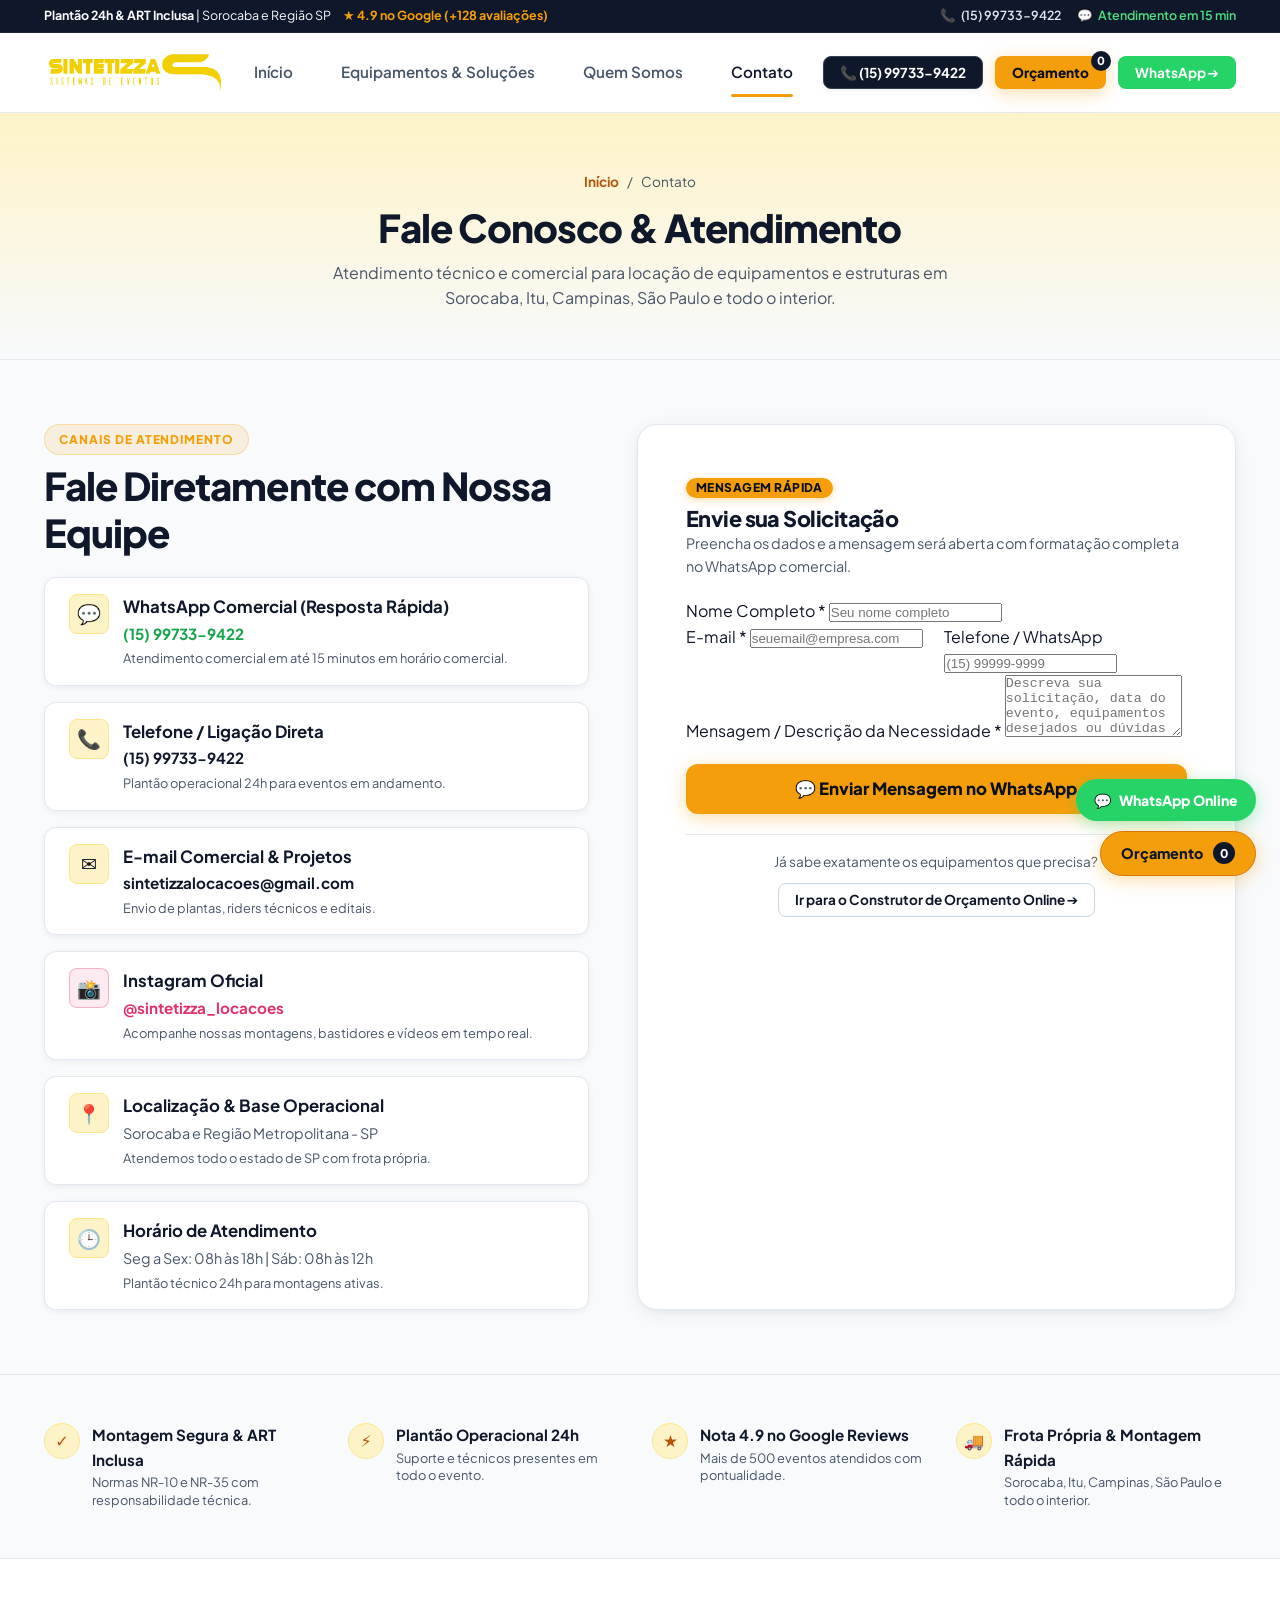
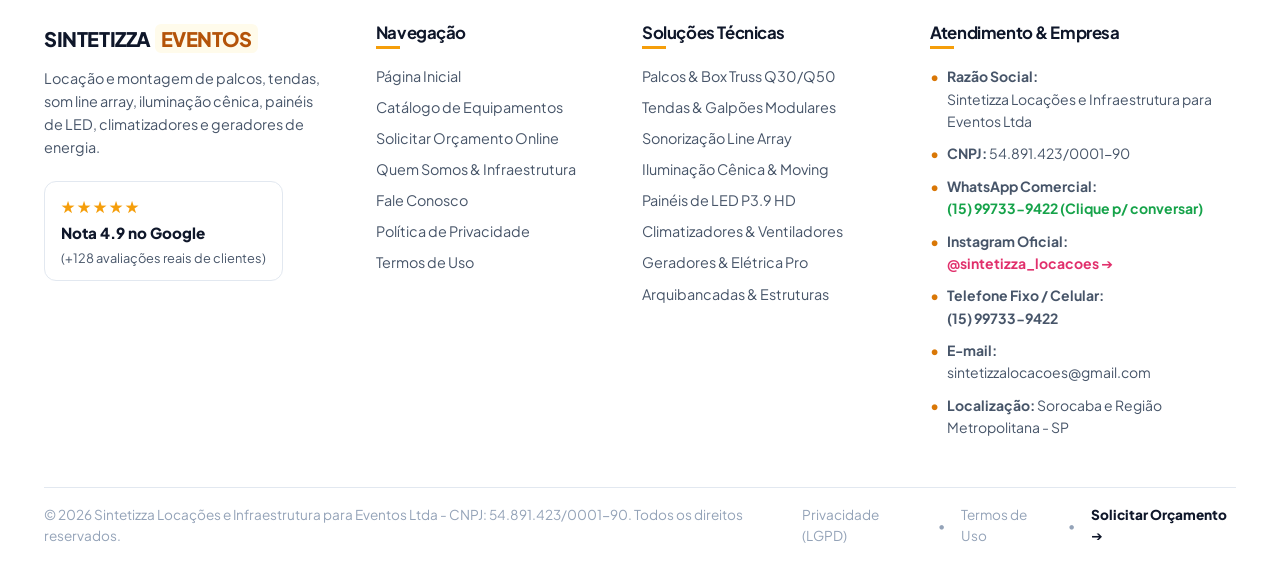
==== commit 66548a7b: "feat: integrate official company images, update WhatsApp contact to (15) 99733-9422, refine terminol" ====
--- a/contato.html
+++ b/contato.html
@@ -3,11 +3,26 @@
 <head>
   <meta charset="UTF-8">
   <meta name="viewport" content="width=device-width, initial-scale=1.0">
-  <title>Fale Conosco | Sintetizza Eventos - Atendimento Comercial</title>
-  <meta name="description" content="Entre em contato com os consultores técnicos da Sintetizza Eventos para locação de palcos, tendas, som, iluminação e painéis de LED em Sorocaba e região.">
-  <link rel="icon" type="image/png" href="assets/images/favicon.png">
+  <title>Contato e Atendimento | Sintetizza Eventos - Sorocaba/SP</title>
+  <meta name="description" content="Fale com a equipe técnica e comercial da Sintetizza Eventos. Telefone, WhatsApp, e-mail e atendimento para locação de estruturas para eventos em Sorocaba e região.">
+  <meta name="keywords" content="contato sintetizza, telefone sintetizza eventos, whatsapp sintetizza, locacao eventos sorocaba contato">
+  <link rel="canonical" href="https://www.sintetizza.com.br/contato.html">
   
-  <!-- Fontes Google -->
+  <!-- Favicon & Icons -->
+  <link rel="icon" type="image/x-icon" href="favicon.ico">
+  <link rel="icon" type="image/png" sizes="32x32" href="assets/images/favicon-32x32.png">
+  <link rel="apple-touch-icon" href="assets/images/apple-touch-icon.png">
+  <link rel="manifest" href="site.webmanifest">
+  <meta name="theme-color" content="#F1CF00">
+
+  <!-- OpenGraph -->
+  <meta property="og:type" content="website">
+  <meta property="og:url" content="https://www.sintetizza.com.br/contato.html">
+  <meta property="og:title" content="Contato | Sintetizza Eventos">
+  <meta property="og:description" content="Atendimento técnico e comercial para locação de palcos, tendas, som, LED e geradores.">
+  <meta property="og:image" content="https://www.sintetizza.com.br/assets/images/logo.png">
+
+  <!-- Google Fonts -->
   <link rel="preconnect" href="https://fonts.googleapis.com">
   <link rel="preconnect" href="https://fonts.gstatic.com" crossorigin>
   <link href="https://fonts.googleapis.com/css2?family=Plus+Jakarta+Sans:wght@400;500;600;700;800&display=swap" rel="stylesheet">
@@ -17,6 +32,26 @@
   <link rel="stylesheet" href="css/global.css">
   <link rel="stylesheet" href="css/components.css">
   <link rel="stylesheet" href="css/pages.css">
+
+  <!-- Schema.org ContactPage -->
+  <script type="application/ld+json">
+  {
+    "@context": "https://schema.org",
+    "@type": "ContactPage",
+    "mainEntity": {
+      "@type": "LocalBusiness",
+      "name": "Sintetizza Eventos",
+      "telephone": "+5515997339422",
+      "email": "sintetizzalocacoes@gmail.com",
+      "address": {
+        "@type": "PostalAddress",
+        "addressLocality": "Sorocaba",
+        "addressRegion": "SP",
+        "addressCountry": "BR"
+      }
+    }
+  }
+  </script>
 </head>
 <body>
 
@@ -31,9 +66,9 @@
         <span>/</span>
         <span>Contato</span>
       </div>
-      <h1 class="page-banner-title">Canais de Atendimento</h1>
+      <h1 class="page-banner-title">Fale Conosco & Atendimento</h1>
       <p class="page-banner-desc">
-        Atendimento técnico e comercial especializado para produtores de eventos, agências e empresas em Sorocaba e região.
+        Atendimento técnico e comercial para locação de equipamentos e estruturas em Sorocaba, Itu, Campinas, São Paulo e todo o interior.
       </p>
     </div>
   </section>
@@ -43,90 +78,116 @@
     <div class="container">
       <div class="contact-grid">
 
-        <!-- Coluna 1: Canais Diretos -->
+        <!-- Coluna 1: Canais Diretos & Informações de Confiança -->
         <div>
-          <span class="section-subtitle">Canais Oficiais</span>
-          <h2 class="section-title" style="margin-bottom: 24px;">Fale Diretamente Conosco</h2>
+          <span class="section-subtitle">Canais de Atendimento</span>
+          <h2 class="section-title" style="margin-bottom: 20px;">Fale Diretamente com Nossa Equipe</h2>
           
           <div class="contact-info-cards">
             
-            <a href="https://wa.me/5515998353108?text=Ol%C3%A1%2C+gostaria+de+um+atendimento+comercial" target="_blank" class="contact-card">
-              <div class="contact-card-icon">💬</div>
-              <div>
-                <strong style="color: var(--color-slate-950); font-size: 1.05rem; display: block;">WhatsApp Comercial (Plantão)</strong>
-                <span style="color: var(--color-slate-600); font-size: 0.95rem;">(15) 99835-3108 (Retorno Ágil)</span>
+            <a href="https://wa.me/5515997339422?text=Olá!%20Gostaria%20de%20tirar%20uma%20dúvida%20sobre%20locação%20de%20equipamentos." target="_blank" rel="noopener" class="contact-card" title="Conversar no WhatsApp">
+              <div class="contact-icon-box">💬</div>
+              <div>
+                <strong style="color: var(--color-text-primary); font-size: 1.05rem; display: block;">WhatsApp Comercial (Resposta Rápida)</strong>
+                <span style="color: var(--color-success); font-weight: 700; font-size: 0.95rem;">(15) 99733-9422</span>
+                <p style="font-size: 0.8rem; color: var(--color-text-secondary); margin-top: 2px;">Atendimento comercial em até 15 minutos em horário comercial.</p>
+              </div>
+            </a>
+
+            <a href="tel:+5515997339422" class="contact-card" title="Ligar Agora">
+              <div class="contact-icon-box">📞</div>
+              <div>
+                <strong style="color: var(--color-text-primary); font-size: 1.05rem; display: block;">Telefone / Ligação Direta</strong>
+                <span style="color: var(--color-text-primary); font-weight: 700; font-size: 0.95rem;">(15) 99733-9422</span>
+                <p style="font-size: 0.8rem; color: var(--color-text-secondary); margin-top: 2px;">Plantão operacional 24h para eventos em andamento.</p>
+              </div>
+            </a>
+
+            <a href="mailto:sintetizzalocacoes@gmail.com" class="contact-card" title="Enviar E-mail">
+              <div class="contact-icon-box">✉️</div>
+              <div>
+                <strong style="color: var(--color-text-primary); font-size: 1.05rem; display: block;">E-mail Comercial & Projetos</strong>
+                <span style="color: var(--color-text-primary); font-weight: 700; font-size: 0.95rem;">sintetizzalocacoes@gmail.com</span>
+                <p style="font-size: 0.8rem; color: var(--color-text-secondary); margin-top: 2px;">Envio de plantas, riders técnicos e editais.</p>
+              </div>
+            </a>
+
+            <a href="https://www.instagram.com/sintetizza_locacoes/" target="_blank" rel="noopener" class="contact-card" title="Seguir no Instagram">
+              <div class="contact-icon-box" style="background-color: rgba(225, 48, 108, 0.1); border-color: rgba(225, 48, 108, 0.3); font-size: 1.2rem;">📸</div>
+              <div>
+                <strong style="color: var(--color-text-primary); font-size: 1.05rem; display: block;">Instagram Oficial</strong>
+                <span style="color: #E1306C; font-weight: 700; font-size: 0.95rem;">@sintetizza_locacoes</span>
+                <p style="font-size: 0.8rem; color: var(--color-text-secondary); margin-top: 2px;">Acompanhe nossas montagens, bastidores e vídeos em tempo real.</p>
               </div>
             </a>
 
             <div class="contact-card">
-              <div class="contact-card-icon">✉️</div>
-              <div>
-                <strong style="color: var(--color-slate-950); font-size: 1.05rem; display: block;">E-mail para Propostas & Editais</strong>
-                <span style="color: var(--color-slate-600); font-size: 0.95rem;">sintetizzalocacoes@gmail.com</span>
+              <div class="contact-icon-box">📍</div>
+              <div>
+                <strong style="color: var(--color-text-primary); font-size: 1.05rem; display: block;">Localização & Base Operacional</strong>
+                <span style="color: var(--color-text-secondary); font-size: 0.9rem;">Sorocaba e Região Metropolitana - SP</span>
+                <p style="font-size: 0.8rem; color: var(--color-text-secondary); margin-top: 2px;">Atendemos todo o estado de SP com frota própria.</p>
               </div>
             </div>
 
             <div class="contact-card">
-              <div class="contact-card-icon">📍</div>
-              <div>
-                <strong style="color: var(--color-slate-950); font-size: 1.05rem; display: block;">Região de Atendimento</strong>
-                <span style="color: var(--color-slate-600); font-size: 0.95rem;">Sorocaba, Campinas, Itapetininga, Itu, São Paulo e Região Metropolitana</span>
-              </div>
-            </div>
-
-            <div class="contact-card">
-              <div class="contact-card-icon">🕒</div>
-              <div>
-                <strong style="color: var(--color-slate-950); font-size: 1.05rem; display: block;">Horário de Atendimento</strong>
-                <span style="color: var(--color-slate-600); font-size: 0.95rem;">Segunda a Sexta: 08h às 18h | Plantão Operacional 24h</span>
+              <div class="contact-icon-box">🕒</div>
+              <div>
+                <strong style="color: var(--color-text-primary); font-size: 1.05rem; display: block;">Horário de Atendimento</strong>
+                <span style="color: var(--color-text-secondary); font-size: 0.9rem;">Seg a Sex: 08h às 18h | Sáb: 08h às 12h</span>
+                <p style="font-size: 0.8rem; color: var(--color-text-secondary); margin-top: 2px;">Plantão técnico 24h para montagens ativas.</p>
               </div>
             </div>
 
           </div>
         </div>
 
-        <!-- Coluna 2: Formulário de Mensagem -->
+        <!-- Coluna 2: Formulário de Mensagem Direta -->
         <div style="background: var(--color-surface-light); border: 1px solid var(--color-border-light); border-radius: var(--radius-xl); padding: var(--space-2xl); box-shadow: var(--shadow-card);">
-          <div style="margin-bottom: 24px;">
-            <h2 style="font-size: 1.4rem; color: var(--color-slate-950); font-weight: 800;">Envie uma Mensagem Rápida</h2>
-            <p style="color: var(--color-slate-500); font-size: 0.92rem; margin-top: 4px;">
-              Preencha os dados e seja direcionado para o WhatsApp com seu recado estruturado.
+          <div style="margin-bottom: 20px;">
+            <span class="badge badge-brand" style="margin-bottom: 8px;">Mensagem Rápida</span>
+            <h2 style="font-size: 1.35rem;">Envie sua Solicitação</h2>
+            <p style="color: var(--color-text-secondary); font-size: 0.9rem;">
+              Preencha os dados e a mensagem será aberta com formatação completa no WhatsApp comercial.
             </p>
           </div>
 
           <form id="contact-message-form">
             <div class="form-group">
               <label class="form-label" for="name">Nome Completo <span class="required">*</span></label>
-              <input type="text" id="name" name="name" class="form-control" placeholder="Seu nome completo" required>
+              <input type="text" id="name" name="name" class="form-control" placeholder="Seu nome completo" required autocomplete="name">
             </div>
 
             <div class="grid grid-2" style="gap: 16px;">
               <div class="form-group">
-                <label class="form-label" for="email">E-mail Corporativo <span class="required">*</span></label>
-                <input type="email" id="email" name="email" class="form-control" placeholder="seuemail@empresa.com" required>
+                <label class="form-label" for="email">E-mail <span class="required">*</span></label>
+                <input type="email" id="email" name="email" class="form-control" placeholder="seuemail@empresa.com" required autocomplete="email">
               </div>
 
               <div class="form-group">
-                <label class="form-label" for="phone">WhatsApp com DDD</label>
-                <input type="tel" id="phone" name="phone" class="form-control" placeholder="(15) 99999-9999">
+                <label class="form-label" for="phone">Telefone / WhatsApp</label>
+                <input type="tel" id="phone" name="phone" class="form-control" placeholder="(15) 99999-9999" autocomplete="tel">
               </div>
             </div>
 
             <div class="form-group">
-              <label class="form-label" for="message">Como Podemos Ajudar? <span class="required">*</span></label>
-              <textarea id="message" name="message" class="form-control" rows="4" placeholder="Descreva sua necessidade de palcos, tendas, som, iluminação, painel de LED ou datas previstas..." required></textarea>
-            </div>
-
-            <div style="margin-top: 24px;">
-              <button type="submit" class="btn btn-whatsapp btn-block btn-lg">
-                <span>Enviar Mensagem pelo WhatsApp</span>
+              <label class="form-label" for="message">Mensagem / Descrição da Necessidade <span class="required">*</span></label>
+              <textarea id="message" name="message" class="form-control" rows="4" placeholder="Descreva sua solicitação, data do evento, equipamentos desejados ou dúvidas técnicas..." required></textarea>
+            </div>
+
+            <div style="margin-top: 20px;">
+              <button type="submit" class="btn btn-primary btn-block btn-lg" style="font-size: 1.05rem;">
+                <span>💬 Enviar Mensagem no WhatsApp</span>
               </button>
             </div>
           </form>
 
-          <div style="margin-top: 20px; padding-top: 18px; border-top: 1px solid var(--color-border-light); text-align: center;">
+          <div style="margin-top: 20px; padding-top: 16px; border-top: 1px solid var(--color-border-light); text-align: center;">
+            <p style="font-size: 0.85rem; color: var(--color-text-secondary); margin-bottom: 10px;">
+              Já sabe exatamente os equipamentos que precisa?
+            </p>
             <a href="orcamento.html" class="btn btn-outline btn-sm">
-              Ir para o Montador de Orçamento Técnico ➔
+              Ir para o Construtor de Orçamento Online ➔
             </a>
           </div>
         </div>
@@ -139,10 +200,9 @@
   <div id="site-footer-container"></div>
 
   <!-- Scripts -->
-  <script src="js/data.js"></script>
-  <script src="js/cart.js"></script>
-  <script src="js/components.js"></script>
-  <script src="js/main.js"></script>
+  <script src="js/data.js" defer></script>
+  <script src="js/cart.js" defer></script>
+  <script src="js/components.js" defer></script>
+  <script src="js/main.js" defer></script>
 </body>
 </html>
-
--- a/css/components.css
+++ b/css/components.css
@@ -1,24 +1,74 @@
 /* =============================================================================
- * SINTETIZZA - COMPONENTES PROFISSIONAIS & INTERFACE MODERNA
+ * SINTETIZZA - COMPONENTS CSS (LEVE, ULTRA RÁPIDO & MOBILE FIRST)
  * ============================================================================= */
 
-/* 1. Header & Navbar */
+/* Top Trust Bar */
+.top-trust-bar {
+  background-color: #0F172A;
+  color: #F8FAFC;
+  font-size: 0.78rem;
+  padding: 6px 0;
+  border-bottom: 1px solid rgba(255, 255, 255, 0.08);
+}
+
+.top-trust-container {
+  display: flex;
+  align-items: center;
+  justify-content: space-between;
+  gap: var(--space-md);
+  flex-wrap: wrap;
+}
+
+.top-trust-left {
+  display: flex;
+  align-items: center;
+  gap: 12px;
+}
+
+.top-trust-rating {
+  color: var(--color-brand-primary);
+  font-weight: 700;
+}
+
+.top-trust-right {
+  display: flex;
+  align-items: center;
+  gap: 16px;
+}
+
+.top-trust-link {
+  color: #E2E8F0;
+  display: inline-flex;
+  align-items: center;
+  gap: 5px;
+  font-weight: 600;
+}
+
+.top-trust-link:hover {
+  color: var(--color-brand-primary);
+}
+
+.top-trust-link.text-whatsapp {
+  color: #4ADE80;
+}
+
+@media (max-width: 768px) {
+  .top-trust-bar { display: none; }
+}
+
+/* Header & Navbar */
 .site-header {
   position: sticky;
   top: 0;
   z-index: 100;
-  background-color: rgba(255, 255, 255, 0.95);
-  backdrop-filter: blur(12px);
-  -webkit-backdrop-filter: blur(12px);
+  background-color: #FFFFFF;
   border-bottom: 1px solid var(--color-border-light);
   height: var(--header-height);
   transition: all var(--transition-normal);
 }
 
 .site-header.scrolled {
-  background-color: rgba(255, 255, 255, 0.98);
-  box-shadow: 0 4px 20px rgba(15, 23, 42, 0.08);
-  height: 72px;
+  box-shadow: 0 4px 16px rgba(15, 23, 42, 0.08);
 }
 
 .header-container {
@@ -31,68 +81,61 @@
 .brand-logo-link {
   display: flex;
   align-items: center;
-  gap: 12px;
+  gap: 10px;
   text-decoration: none;
 }
 
 .brand-logo-img {
-  height: 42px;
+  height: 38px;
   width: auto;
   object-fit: contain;
-  transition: transform var(--transition-fast);
-}
-
-.brand-logo-link:hover .brand-logo-img {
-  transform: scale(1.03);
+  display: block;
 }
 
 .brand-name {
-  font-size: 1.35rem;
-  font-weight: 800;
-  color: var(--color-slate-950);
-  letter-spacing: -0.03em;
-  display: flex;
-  align-items: center;
-  gap: 6px;
+  font-size: 1.25rem;
+  font-weight: 800;
+  color: var(--color-text-primary);
+  letter-spacing: -0.02em;
 }
 
 .brand-name span {
-  color: var(--color-slate-950);
-  background: var(--color-brand);
-  padding: 2px 8px;
+  color: #B45309;
+  background: var(--color-brand-primary-subtle);
+  padding: 2px 6px;
   border-radius: var(--radius-xs);
-  font-size: 0.85rem;
-  font-weight: 800;
-  letter-spacing: 0.04em;
-}
-
-/* Nav Menu */
+}
+
 .nav-menu {
   display: flex;
   align-items: center;
-  gap: var(--space-md);
+  gap: var(--space-lg);
 }
 
 .nav-link {
-  color: var(--color-slate-600);
-  font-weight: 700;
-  font-size: 0.92rem;
-  padding: 8px 14px;
-  border-radius: var(--radius-pill);
+  color: var(--color-text-secondary);
+  font-weight: 600;
+  font-size: 0.95rem;
+  padding: 8px 12px;
+  border-radius: var(--radius-sm);
   transition: all var(--transition-fast);
   position: relative;
-  text-decoration: none;
-}
-
-.nav-link:hover {
-  color: var(--color-slate-950);
-  background-color: var(--color-slate-100);
-}
-
+}
+
+.nav-link:hover,
 .nav-link.active {
-  color: var(--color-slate-950);
-  background-color: var(--color-brand-light);
-  font-weight: 800;
+  color: var(--color-text-primary);
+}
+
+.nav-link.active::after {
+  content: '';
+  position: absolute;
+  bottom: -4px;
+  left: 12px;
+  right: 12px;
+  height: 3px;
+  background-color: var(--color-brand-primary);
+  border-radius: 2px;
 }
 
 .header-actions {
@@ -103,28 +146,28 @@
 
 .quote-nav-btn {
   position: relative;
-  display: inline-flex;
-  align-items: center;
-  gap: 8px;
 }
 
 .quote-count-badge {
   display: inline-flex;
   align-items: center;
   justify-content: center;
-  background-color: var(--color-slate-950);
-  color: var(--color-white);
-  font-size: 0.72rem;
-  font-weight: 800;
-  min-width: 22px;
-  height: 22px;
-  padding: 0 5px;
+  position: absolute;
+  top: -6px;
+  right: -6px;
+  background-color: #0F172A;
+  color: #FFFFFF;
+  font-size: 0.7rem;
+  font-weight: 800;
+  min-width: 20px;
+  height: 20px;
+  padding: 0 4px;
   border-radius: var(--radius-pill);
-  transition: transform 0.2s cubic-bezier(0.175, 0.885, 0.32, 1.275);
+  transition: transform 0.2s ease;
 }
 
 .quote-count-badge.animate-pop {
-  transform: scale(1.3);
+  transform: scale(1.25);
 }
 
 /* Mobile Toggle */
@@ -132,41 +175,35 @@
   display: none;
   flex-direction: column;
   justify-content: center;
-  gap: 6px;
-  width: 42px;
-  height: 42px;
-  background: var(--color-slate-100);
+  gap: 5px;
+  width: 44px;
+  height: 44px;
+  background: transparent;
   border: 1px solid var(--color-border-light);
   border-radius: var(--radius-sm);
   cursor: pointer;
-  padding: 9px;
-  transition: background var(--transition-fast);
-}
-
-.mobile-toggle:hover {
-  background: var(--color-brand-light);
+  padding: 10px;
 }
 
 .mobile-toggle span {
   display: block;
   width: 100%;
   height: 2.5px;
-  background-color: var(--color-slate-950);
+  background-color: var(--color-text-primary);
   border-radius: 2px;
   transition: all var(--transition-normal);
 }
 
 .mobile-toggle.is-active span:nth-child(1) {
-  transform: translateY(8.5px) rotate(45deg);
+  transform: translateY(7.5px) rotate(45deg);
 }
 
 .mobile-toggle.is-active span:nth-child(2) {
   opacity: 0;
-  transform: scaleX(0);
 }
 
 .mobile-toggle.is-active span:nth-child(3) {
-  transform: translateY(-8.5px) rotate(-45deg);
+  transform: translateY(-7.5px) rotate(-45deg);
 }
 
 /* Mobile Drawer */
@@ -176,14 +213,12 @@
   left: 0;
   right: 0;
   bottom: 0;
-  background-color: rgba(255, 255, 255, 0.98);
-  backdrop-filter: blur(16px);
-  -webkit-backdrop-filter: blur(16px);
+  background-color: #FFFFFF;
   border-top: 1px solid var(--color-border-light);
-  padding: var(--space-xl) var(--container-padding);
-  display: flex;
-  flex-direction: column;
-  gap: var(--space-sm);
+  padding: var(--space-lg) var(--container-padding) calc(var(--space-3xl) + 20px) var(--container-padding);
+  display: flex;
+  flex-direction: column;
+  gap: var(--space-md);
   transform: translateY(-100%);
   opacity: 0;
   pointer-events: none;
@@ -198,24 +233,211 @@
   pointer-events: auto;
 }
 
-.mobile-drawer .nav-link {
-  font-size: 1.15rem;
-  padding: 14px 18px;
-  border-radius: var(--radius-md);
+.mobile-drawer-header {
+  display: flex;
+  align-items: center;
+  justify-content: space-between;
+  padding-bottom: 12px;
+  border-bottom: 1px solid var(--color-border-light);
+}
+
+.mobile-nav-links {
+  display: flex;
+  flex-direction: column;
+  gap: 4px;
+}
+
+.mobile-nav-item {
+  display: flex;
+  align-items: center;
+  justify-content: space-between;
+  font-size: 1.05rem;
+  font-weight: 700;
+  padding: 14px 16px;
+  border-radius: var(--radius-sm);
+  background-color: var(--color-surface-alt);
+  color: var(--color-text-primary);
   border: 1px solid var(--color-border-light);
+}
+
+.mobile-nav-item.active {
+  background-color: var(--color-brand-primary-light);
+  border-color: var(--color-brand-primary);
+}
+
+.mobile-drawer-actions {
+  display: flex;
+  flex-direction: column;
+  gap: 10px;
+  margin-top: 10px;
+}
+
+/* Hero Section (Above The Fold) */
+.hero-section {
+  position: relative;
+  background: linear-gradient(180deg, var(--color-brand-primary-light) 0%, #FFFFFF 100%);
+  padding: calc(var(--space-2xl) + 10px) 0 var(--space-3xl) 0;
+  border-bottom: 1px solid var(--color-border-light);
+}
+
+.hero-grid {
+  display: grid;
+  grid-template-columns: 1.2fr 0.8fr;
+  gap: var(--space-2xl);
+  align-items: center;
+}
+
+.hero-tag {
+  display: flex;
+  flex-wrap: wrap;
+  align-items: center;
+  gap: 8px;
+  margin-bottom: var(--space-sm);
+}
+
+.hero-title {
+  color: var(--color-text-primary);
+  font-size: clamp(2.1rem, 3.8vw, 3.2rem);
+  font-weight: 800;
+  line-height: 1.18;
+  margin-bottom: var(--space-md);
+  letter-spacing: -0.03em;
+}
+
+.hero-title .highlight {
+  color: #0F172A;
+  background: linear-gradient(180deg, transparent 65%, var(--color-brand-primary) 65%);
+  padding: 0 4px;
+}
+
+.hero-desc {
+  font-size: 1.1rem;
+  color: var(--color-text-secondary);
+  margin-bottom: var(--space-xl);
+  max-width: 580px;
+  line-height: 1.6;
+}
+
+.hero-actions {
+  display: flex;
+  flex-wrap: wrap;
+  align-items: center;
+  gap: var(--space-md);
+  margin-bottom: var(--space-xl);
+}
+
+.hero-stats {
+  display: grid;
+  grid-template-columns: repeat(4, 1fr);
+  gap: var(--space-md);
+  padding-top: var(--space-lg);
+  border-top: 1px solid var(--color-border-light);
+}
+
+.stat-item .stat-number {
+  font-size: 1.6rem;
+  font-weight: 800;
+  color: var(--color-text-primary);
+  line-height: 1.1;
+}
+
+.stat-item .stat-label {
+  font-size: 0.8rem;
+  color: var(--color-text-secondary);
+  margin-top: 3px;
+  font-weight: 600;
+}
+
+.hero-visual-card {
+  position: relative;
+  background: var(--color-surface-light);
+  border: 1.5px solid var(--color-brand-primary-border);
+  border-radius: var(--radius-xl);
+  padding: var(--space-xl);
+  box-shadow: var(--shadow-card);
+}
+
+.hero-trust-pills {
+  display: flex;
+  flex-wrap: wrap;
+  gap: 8px;
+  margin-bottom: var(--space-md);
+}
+
+.trust-pill {
+  display: inline-flex;
+  align-items: center;
+  gap: 6px;
+  background: var(--color-surface-alt);
+  border: 1px solid var(--color-border-light);
+  padding: 6px 12px;
+  border-radius: var(--radius-pill);
+  font-size: 0.82rem;
+  font-weight: 700;
+  color: var(--color-text-primary);
+}
+
+/* Category Filter Bar */
+.category-filter-bar {
+  display: flex;
+  align-items: center;
+  gap: var(--space-sm);
+  overflow-x: auto;
+  padding: 4px 2px 14px 2px;
+  margin-bottom: var(--space-xl);
+  scrollbar-width: thin;
+  -webkit-overflow-scrolling: touch;
+}
+
+.filter-pill {
+  display: inline-flex;
+  align-items: center;
+  gap: 8px;
+  padding: 8px 16px;
+  border-radius: var(--radius-pill);
+  font-size: 0.85rem;
+  font-weight: 600;
   background-color: var(--color-surface-light);
-  color: var(--color-slate-950);
-}
-
-.mobile-drawer .nav-link.active {
-  background-color: var(--color-brand-light);
-  border-color: var(--color-brand-border);
-}
-
-/* 2. Product Card */
+  color: var(--color-text-secondary);
+  border: 1px solid var(--color-border-light);
+  cursor: pointer;
+  white-space: nowrap;
+  transition: all var(--transition-fast);
+}
+
+.filter-pill:hover {
+  border-color: var(--color-brand-primary-hover);
+  color: var(--color-text-primary);
+  background-color: var(--color-brand-primary-light);
+  transform: translateY(-1px);
+}
+
+.filter-pill.active {
+  background-color: var(--color-brand-primary);
+  color: #0F172A;
+  font-weight: 700;
+  border-color: var(--color-brand-primary-hover);
+  box-shadow: var(--shadow-brand);
+}
+
+.filter-pill-count {
+  font-size: 0.75rem;
+  padding: 2px 6px;
+  border-radius: var(--radius-pill);
+  background-color: var(--color-surface-alt);
+  color: var(--color-text-secondary);
+}
+
+.filter-pill.active .filter-pill-count {
+  background-color: rgba(15, 23, 42, 0.12);
+  color: #0F172A;
+  font-weight: 700;
+}
+
+/* Product Card */
 .product-card {
   background-color: var(--color-surface-light);
-  border-radius: var(--radius-lg);
+  border-radius: var(--radius-md);
   border: 1px solid var(--color-border-light);
   overflow: hidden;
   display: flex;
@@ -226,30 +448,31 @@
 }
 
 .product-card:hover {
-  transform: translateY(-5px);
+  transform: translateY(-4px);
   box-shadow: var(--shadow-card-hover);
-  border-color: var(--color-brand);
+  border-color: var(--color-brand-primary);
 }
 
 .product-image-wrap {
   position: relative;
   width: 100%;
-  aspect-ratio: 16 / 10;
-  background-color: var(--color-slate-900);
+  height: 220px;
+  background-color: #F8FAFC;
   overflow: hidden;
   display: flex;
   align-items: center;
   justify-content: center;
 }
 
-.product-card-img {
+.product-img {
   width: 100%;
   height: 100%;
-  object-fit: cover;
-  transition: transform 0.4s cubic-bezier(0.16, 1, 0.3, 1);
-}
-
-.product-card:hover .product-card-img {
+  object-fit: contain;
+  padding: 12px;
+  transition: transform var(--transition-normal), opacity var(--transition-normal);
+}
+
+.product-card:hover .product-img {
   transform: scale(1.06);
 }
 
@@ -260,6 +483,15 @@
   z-index: 2;
 }
 
+.product-cat-label {
+  font-size: 0.75rem;
+  text-transform: uppercase;
+  font-weight: 800;
+  color: #B45309;
+  letter-spacing: 0.05em;
+  margin-bottom: 4px;
+}
+
 .product-body {
   padding: var(--space-lg);
   display: flex;
@@ -269,16 +501,15 @@
 
 .product-title {
   font-size: 1.15rem;
-  font-weight: 800;
-  margin-bottom: 6px;
-  color: var(--color-slate-950);
-  line-height: 1.3;
+  font-weight: 700;
+  margin-bottom: var(--space-xs);
+  color: var(--color-text-primary);
 }
 
 .product-desc {
-  font-size: 0.88rem;
-  color: var(--color-slate-600);
-  line-height: 1.55;
+  font-size: 0.875rem;
+  color: var(--color-text-secondary);
+  line-height: 1.5;
   margin-bottom: var(--space-md);
   flex-grow: 1;
 }
@@ -292,406 +523,496 @@
 
 .spec-chip {
   font-size: 0.75rem;
-  font-weight: 700;
-  color: var(--color-slate-700);
-  background-color: var(--color-slate-100);
-  padding: 4px 10px;
+  font-weight: 600;
+  color: var(--color-text-secondary);
+  background-color: var(--color-surface-alt);
+  padding: 3px 8px;
   border-radius: var(--radius-xs);
   border: 1px solid var(--color-border-light);
-  line-height: 1.2;
 }
 
 .product-actions {
   display: grid;
-  grid-template-columns: 1.2fr 0.8fr;
-  gap: var(--space-xs);
+  grid-template-columns: 1fr auto;
+  gap: var(--space-sm);
   margin-top: auto;
 }
 
 .btn-add-quote {
   width: 100%;
-  padding: 10px 14px;
-  font-size: 0.85rem;
 }
 
 .btn-add-quote.added {
   background-color: var(--color-success);
-  color: var(--color-white);
+  color: #FFFFFF;
   border-color: var(--color-success);
-  box-shadow: 0 4px 14px rgba(22, 163, 74, 0.3);
-}
-
-/* 3. Category Filter Tabs */
-.category-filter-bar {
-  display: flex;
-  align-items: center;
-  gap: var(--space-xs);
-  overflow-x: auto;
-  padding: 6px 2px 16px 2px;
-  margin-bottom: var(--space-xl);
-  scrollbar-width: thin;
-  -webkit-overflow-scrolling: touch;
-}
-
-.filter-pill {
-  display: inline-flex;
-  align-items: center;
-  gap: 8px;
-  padding: 10px 18px;
-  border-radius: var(--radius-pill);
-  font-size: 0.88rem;
-  font-weight: 700;
-  background-color: var(--color-surface-light);
-  color: var(--color-slate-700);
-  border: 1.5px solid var(--color-border-light);
-  cursor: pointer;
-  white-space: nowrap;
-  transition: all var(--transition-fast);
-}
-
-.filter-pill:hover {
-  border-color: var(--color-brand);
-  color: var(--color-slate-950);
-  background-color: var(--color-brand-subtle);
-  transform: translateY(-1px);
-}
-
-.filter-pill.active {
-  background-color: var(--color-slate-950);
-  color: var(--color-brand);
-  font-weight: 800;
-  border-color: var(--color-slate-950);
-  box-shadow: var(--shadow-sm);
-}
-
-.filter-pill-count {
-  font-size: 0.75rem;
-  padding: 2px 7px;
-  border-radius: var(--radius-pill);
-  background-color: var(--color-slate-100);
-  color: var(--color-slate-600);
-}
-
-.filter-pill.active .filter-pill-count {
-  background-color: rgba(245, 158, 11, 0.2);
-  color: var(--color-brand);
-  font-weight: 800;
-}
-
-/* 4. Feature & Service Card */
+}
+
+/* Feature & Service Card */
 .feature-card {
   background-color: var(--color-surface-light);
   border: 1px solid var(--color-border-light);
+  border-radius: var(--radius-md);
+  padding: var(--space-lg);
+  transition: all var(--transition-normal);
+  display: flex;
+  flex-direction: column;
+  gap: var(--space-xs);
+}
+
+.feature-card:hover {
+  transform: translateY(-3px);
+  border-color: var(--color-brand-primary);
+  box-shadow: var(--shadow-card);
+}
+
+.feature-icon-badge {
+  display: inline-flex;
+  align-items: center;
+  justify-content: center;
+  width: 42px;
+  height: 42px;
+  background-color: var(--color-brand-primary-light);
+  color: #B45309;
+  border: 1px solid var(--color-brand-primary-border);
+  border-radius: var(--radius-md);
+  font-size: 1.25rem;
+  margin-bottom: var(--space-xs);
+}
+
+.feature-title {
+  font-size: 1.15rem;
+  color: var(--color-text-primary);
+  margin-bottom: 2px;
+}
+
+.feature-desc {
+  font-size: 0.9rem;
+  color: var(--color-text-secondary);
+  line-height: 1.5;
+}
+
+/* Google Reviews Section */
+.reviews-grid {
+  display: grid;
+  grid-template-columns: repeat(2, 1fr);
+  gap: var(--space-lg);
+}
+
+.review-card {
+  background: var(--color-surface-light);
+  border: 1px solid var(--color-border-light);
   border-radius: var(--radius-lg);
   padding: var(--space-xl);
+  box-shadow: var(--shadow-sm);
+  display: flex;
+  flex-direction: column;
+  gap: var(--space-md);
   transition: all var(--transition-normal);
-  display: flex;
-  flex-direction: column;
-  position: relative;
-  text-decoration: none;
-}
-
-.feature-card:hover {
-  transform: translateY(-4px);
-  border-color: var(--color-brand);
-  box-shadow: var(--shadow-card-hover);
-}
-
-.feature-icon-box {
-  width: 48px;
-  height: 48px;
+}
+
+.review-card:hover {
+  transform: translateY(-2px);
+  box-shadow: var(--shadow-card);
+  border-color: var(--color-brand-primary);
+}
+
+.review-header {
+  display: flex;
+  align-items: center;
+  gap: 12px;
+}
+
+.review-avatar {
+  width: 44px;
+  height: 44px;
+  border-radius: var(--radius-pill);
+  background-color: var(--color-brand-primary);
+  color: #0F172A;
+  font-weight: 800;
+  font-size: 1.1rem;
+  display: flex;
+  align-items: center;
+  justify-content: center;
+  border: 2px solid #FFFFFF;
+  box-shadow: 0 2px 8px rgba(0, 0, 0, 0.08);
+}
+
+.review-meta {
+  display: flex;
+  flex-direction: column;
+}
+
+.review-author {
+  font-weight: 800;
+  font-size: 1rem;
+  color: var(--color-text-primary);
+  display: flex;
+  align-items: center;
+  gap: 6px;
+}
+
+.review-badge-verified {
+  font-size: 0.7rem;
+  background-color: #DCFCE7;
+  color: #15803D;
+  padding: 2px 6px;
+  border-radius: var(--radius-pill);
+  font-weight: 700;
+}
+
+.review-role {
+  font-size: 0.8rem;
+  color: var(--color-text-secondary);
+}
+
+.review-rating {
+  display: flex;
+  align-items: center;
+  justify-content: space-between;
+}
+
+.review-stars {
+  color: #F59E0B;
+  font-size: 1.15rem;
+  letter-spacing: 2px;
+}
+
+.review-date {
+  font-size: 0.75rem;
+  color: var(--color-text-light-muted);
+}
+
+.review-text {
+  font-size: 0.95rem;
+  color: var(--color-text-primary);
+  line-height: 1.6;
+  font-style: italic;
+  flex-grow: 1;
+}
+
+.review-event-tag {
+  font-size: 0.8rem;
+  color: var(--color-text-secondary);
+  background: var(--color-surface-alt);
+  padding: 6px 12px;
+  border-radius: var(--radius-sm);
+  border: 1px solid var(--color-border-light);
+}
+
+.google-badge-card {
+  background: var(--color-surface-light);
+  border: 1px solid var(--color-border-light);
   border-radius: var(--radius-md);
-  background-color: var(--color-brand-light);
-  color: var(--color-brand-dark);
-  display: flex;
-  align-items: center;
+  padding: 12px 16px;
+  display: inline-flex;
+  flex-direction: column;
+  gap: 2px;
+  margin-top: 8px;
+}
+
+.google-stars {
+  color: #F59E0B;
+  font-size: 1rem;
+  letter-spacing: 2px;
+}
+
+/* FAQ Accordion */
+.faq-list {
+  display: flex;
+  flex-direction: column;
+  gap: var(--space-sm);
+  max-width: 860px;
+  margin: 0 auto;
+}
+
+.faq-item {
+  background: var(--color-surface-light);
+  border: 1.5px solid var(--color-border-light);
+  border-radius: var(--radius-md);
+  overflow: hidden;
+  transition: all var(--transition-fast);
+}
+
+.faq-item.is-open {
+  border-color: var(--color-brand-primary);
+  box-shadow: var(--shadow-sm);
+}
+
+.faq-question {
+  width: 100%;
+  padding: 18px 22px;
+  text-align: left;
+  background: transparent;
+  border: none;
+  cursor: pointer;
+  display: flex;
+  align-items: center;
+  justify-content: space-between;
+  gap: var(--space-md);
+  font-family: var(--font-family-base);
+  font-size: 1.05rem;
+  font-weight: 700;
+  color: var(--color-text-primary);
+}
+
+.faq-question:hover {
+  background-color: var(--color-brand-primary-light);
+}
+
+.faq-toggle-icon {
+  font-size: 1.3rem;
+  font-weight: 800;
+  color: #B45309;
+  min-width: 20px;
+  text-align: center;
+}
+
+.faq-answer {
+  padding: 0 22px 20px 22px;
+  font-size: 0.95rem;
+  color: var(--color-text-secondary);
+  line-height: 1.7;
+  border-top: 1px solid var(--color-border-light);
+  padding-top: 16px;
+}
+
+/* Local SEO City Tags */
+.city-tags-grid {
+  display: flex;
+  flex-wrap: wrap;
+  gap: 8px;
   justify-content: center;
-  margin-bottom: var(--space-md);
-  font-weight: 800;
-}
-
-.feature-title {
-  font-size: 1.2rem;
-  font-weight: 800;
-  color: var(--color-slate-950);
-  margin-bottom: 6px;
-}
-
-.feature-desc {
-  font-size: 0.9rem;
-  color: var(--color-slate-600);
-  line-height: 1.55;
-}
-
-/* 5. Forms & Controls */
-.form-group {
-  margin-bottom: var(--space-md);
-}
-
-.form-label {
-  display: block;
+}
+
+.city-tag-chip {
+  display: inline-flex;
+  align-items: center;
+  gap: 6px;
+  background-color: var(--color-surface-light);
+  border: 1px solid var(--color-border-light);
+  padding: 6px 14px;
+  border-radius: var(--radius-pill);
   font-size: 0.85rem;
-  font-weight: 800;
-  color: var(--color-slate-900);
-  margin-bottom: 6px;
-  letter-spacing: -0.01em;
-}
-
-.form-label .required {
-  color: var(--color-danger);
-}
-
-.form-control {
-  width: 100%;
-  padding: 12px 16px;
-  font-family: var(--font-family-base);
-  font-size: 0.95rem;
-  color: var(--color-slate-950);
-  background-color: var(--color-surface-light);
-  border: 1.5px solid var(--color-border-strong);
-  border-radius: var(--radius-sm);
-  outline: none;
-  transition: border-color var(--transition-fast), box-shadow var(--transition-fast);
-}
-
-.form-control:focus {
-  border-color: var(--color-brand);
-  box-shadow: 0 0 0 4px var(--color-brand-glow);
-  background-color: #FFFFFF;
-}
-
-textarea.form-control {
-  min-height: 110px;
-  resize: vertical;
-}
-
-.form-hint {
-  font-size: 0.75rem;
-  color: var(--color-slate-500);
-  margin-top: 4px;
-}
-
-/* 6. Floating Action Buttons */
-.floating-dock {
+  font-weight: 600;
+  color: var(--color-text-primary);
+  transition: all var(--transition-fast);
+}
+
+.city-tag-chip:hover {
+  border-color: var(--color-brand-primary);
+  background-color: var(--color-brand-primary-light);
+}
+
+/* Floating Action Group (Desktop) */
+.floating-action-group {
   position: fixed;
   bottom: 24px;
   right: 24px;
   z-index: 90;
   display: flex;
   flex-direction: column;
-  gap: 12px;
+  gap: 10px;
   align-items: flex-end;
 }
 
-.floating-whatsapp-btn {
+.floating-btn-wa {
   display: flex;
   align-items: center;
   gap: 8px;
-  background-color: var(--color-whatsapp);
+  background-color: #25D366;
   color: #FFFFFF;
-  padding: 12px 20px;
+  padding: 10px 18px;
   border-radius: var(--radius-pill);
-  box-shadow: 0 6px 22px rgba(37, 211, 102, 0.4);
+  box-shadow: 0 4px 16px rgba(37, 211, 102, 0.35);
+  font-weight: 800;
+  font-size: 0.875rem;
+  text-decoration: none;
+  transition: all var(--transition-smooth);
+}
+
+.floating-btn-wa:hover {
+  transform: translateY(-2px);
+  background-color: #20BA5A;
+  box-shadow: 0 6px 20px rgba(37, 211, 102, 0.45);
+}
+
+.floating-quote-btn {
+  display: flex;
+  align-items: center;
+  gap: 10px;
+  background-color: var(--color-brand-primary);
+  color: #0F172A;
+  border: 1.5px solid var(--color-brand-primary-hover);
+  padding: 10px 20px;
+  border-radius: var(--radius-pill);
+  box-shadow: var(--shadow-brand);
+  cursor: pointer;
+  transition: all var(--transition-smooth);
   font-weight: 800;
   font-size: 0.9rem;
   text-decoration: none;
-  transition: all var(--transition-smooth);
-}
-
-.floating-whatsapp-btn:hover {
-  transform: translateY(-3px) scale(1.02);
-  background-color: var(--color-whatsapp-hover);
-  box-shadow: 0 10px 28px rgba(37, 211, 102, 0.5);
-}
-
-.floating-quote-btn {
-  display: flex;
-  align-items: center;
-  gap: 10px;
-  background-color: var(--color-slate-950);
-  color: var(--color-brand);
-  border: 2px solid var(--color-brand);
-  padding: 11px 20px;
-  border-radius: var(--radius-pill);
-  box-shadow: 0 8px 24px rgba(15, 23, 42, 0.35);
-  cursor: pointer;
-  transition: all var(--transition-smooth);
-  font-weight: 800;
-  font-size: 0.9rem;
-  text-decoration: none;
 }
 
 .floating-quote-btn:hover {
-  transform: translateY(-3px) scale(1.02);
-  background-color: var(--color-brand);
-  color: var(--color-slate-950);
-  box-shadow: 0 10px 28px rgba(245, 158, 11, 0.45);
+  transform: translateY(-2px);
+  background-color: var(--color-brand-primary-hover);
+  box-shadow: 0 6px 20px rgba(241, 207, 0, 0.5);
 }
 
 .floating-quote-count {
   display: flex;
   align-items: center;
   justify-content: center;
-  background-color: var(--color-brand);
-  color: var(--color-slate-950);
-  min-width: 24px;
-  height: 24px;
+  background-color: #0F172A;
+  color: #FFFFFF;
+  min-width: 22px;
+  height: 22px;
   border-radius: var(--radius-pill);
   font-size: 0.75rem;
   font-weight: 800;
-  transition: all var(--transition-fast);
-}
-
-.floating-quote-btn:hover .floating-quote-count {
-  background-color: var(--color-slate-950);
-  color: var(--color-brand);
-}
-
-/* 7. Toast Notifications */
-.toast-container {
+}
+
+/* Mobile Sticky Bottom Action Bar (Mobile First) */
+.mobile-sticky-actions {
+  display: none;
   position: fixed;
-  bottom: 24px;
-  left: 50%;
-  transform: translateX(-50%);
-  z-index: 200;
-  display: flex;
-  flex-direction: column;
-  gap: 10px;
-  pointer-events: none;
-}
-
-.toast {
-  pointer-events: auto;
-  display: flex;
-  align-items: center;
+  bottom: 0;
+  left: 0;
+  right: 0;
+  z-index: 95;
+  background-color: #FFFFFF;
+  border-top: 1.5px solid var(--color-border-light);
+  box-shadow: 0 -4px 16px rgba(15, 23, 42, 0.1);
+  padding: 8px 12px calc(8px + env(safe-area-inset-bottom));
+  grid-template-columns: 1fr 1.2fr 1fr;
+  gap: 8px;
+}
+
+.mobile-sticky-btn {
+  display: flex;
+  flex-direction: column;
+  align-items: center;
+  justify-content: center;
+  gap: 3px;
+  padding: 8px 4px;
+  border-radius: var(--radius-sm);
+  font-size: 0.75rem;
+  font-weight: 800;
+  text-decoration: none;
+  position: relative;
+  min-height: 48px;
+  border: 1px solid transparent;
+}
+
+.mobile-sticky-btn .icon {
+  font-size: 1.2rem;
+  line-height: 1;
+}
+
+.mobile-sticky-btn.btn-call {
+  background-color: var(--color-surface-alt);
+  color: var(--color-text-primary);
+  border-color: var(--color-border-strong);
+}
+
+.mobile-sticky-btn.btn-wa {
+  background-color: #25D366;
+  color: #FFFFFF;
+}
+
+.mobile-sticky-btn.btn-quote {
+  background-color: var(--color-brand-primary);
+  color: #0F172A;
+  border-color: var(--color-brand-primary-hover);
+}
+
+.mobile-sticky-badge {
+  position: absolute;
+  top: 4px;
+  right: 14px;
+  background-color: #0F172A;
+  color: #FFFFFF;
+  font-size: 0.65rem;
+  font-weight: 800;
+  width: 18px;
+  height: 18px;
+  border-radius: var(--radius-pill);
+  display: flex;
+  align-items: center;
+  justify-content: center;
+}
+
+/* Footer Trust Strip */
+.footer-trust-strip {
+  background-color: var(--color-surface-alt);
+  border-top: 1px solid var(--color-border-light);
+  border-bottom: 1px solid var(--color-border-light);
+  padding: var(--space-2xl) 0;
+}
+
+.trust-strip-grid {
+  display: grid;
+  grid-template-columns: repeat(4, 1fr);
+  gap: var(--space-lg);
+}
+
+.trust-strip-item {
+  display: flex;
+  align-items: flex-start;
   gap: 12px;
-  padding: 14px 22px;
-  background-color: var(--color-slate-950);
-  color: var(--color-white);
-  border-left: 4px solid var(--color-brand);
-  border-radius: var(--radius-md);
-  box-shadow: 0 10px 30px rgba(0, 0, 0, 0.3);
-  font-size: 0.92rem;
-  font-weight: 700;
-}
-
-.toast.toast-success {
-  border-left-color: var(--color-success);
-}
-
-.toast.toast-danger {
-  border-left-color: var(--color-danger);
-}
-
-/* 8. Modal */
-.modal-backdrop {
-  position: fixed;
-  inset: 0;
-  background-color: rgba(11, 15, 25, 0.75);
-  backdrop-filter: blur(8px);
-  -webkit-backdrop-filter: blur(8px);
-  z-index: 150;
-  display: flex;
-  align-items: center;
-  justify-content: center;
-  padding: var(--space-md);
-  opacity: 0;
-  pointer-events: none;
-  transition: opacity var(--transition-normal);
-}
-
-.modal-backdrop.is-active {
-  opacity: 1;
-  pointer-events: auto;
-}
-
-.modal-dialog {
-  background-color: var(--color-surface-light);
-  border-radius: var(--radius-xl);
-  max-width: 600px;
-  width: 100%;
-  max-height: 90vh;
-  overflow-y: auto;
-  box-shadow: var(--shadow-dropdown);
-  transform: scale(0.96);
-  transition: transform var(--transition-smooth);
-}
-
-.modal-backdrop.is-active .modal-dialog {
-  transform: scale(1);
-}
-
-.modal-header {
-  padding: var(--space-lg) var(--space-xl);
-  display: flex;
-  align-items: center;
-  justify-content: space-between;
-  border-bottom: 1px solid var(--color-border-light);
-}
-
-.modal-body {
-  padding: var(--space-xl);
-}
-
-.modal-close-btn {
-  background: var(--color-slate-100);
-  border: none;
-  font-size: 1.5rem;
-  cursor: pointer;
-  color: var(--color-slate-600);
+}
+
+.trust-icon-box {
   width: 36px;
   height: 36px;
+  min-width: 36px;
   border-radius: var(--radius-pill);
+  background-color: var(--color-brand-primary-light);
+  border: 1px solid var(--color-brand-primary-border);
+  color: #B45309;
+  font-weight: 800;
   display: flex;
   align-items: center;
   justify-content: center;
-  transition: all var(--transition-fast);
-}
-
-.modal-close-btn:hover {
-  background: var(--color-danger-soft);
-  color: var(--color-danger);
-}
-
-/* 9. Corporate Footer */
+  font-size: 1rem;
+}
+
+.trust-strip-item strong {
+  display: block;
+  font-size: 0.95rem;
+  color: var(--color-text-primary);
+  margin-bottom: 2px;
+}
+
+.trust-strip-item p {
+  font-size: 0.8rem;
+  color: var(--color-text-secondary);
+  line-height: 1.4;
+  margin: 0;
+}
+
+/* Footer */
 .site-footer {
-  background-color: var(--color-slate-950);
-  color: var(--color-slate-400);
-  border-top: 1px solid var(--color-border-dark);
-  padding: var(--space-4xl) 0 var(--space-lg) 0;
+  background-color: #FFFFFF;
+  color: var(--color-text-secondary);
+  padding: var(--space-3xl) 0 var(--space-lg) 0;
   margin-top: auto;
 }
 
 .footer-grid {
   display: grid;
-  grid-template-columns: 1.5fr 1fr 1.2fr 1.3fr;
-  gap: var(--space-3xl);
-  margin-bottom: var(--space-3xl);
-}
-
-.footer-brand-wrap {
-  display: flex;
-  flex-direction: column;
-  gap: var(--space-md);
-}
-
-.footer-brand-wrap .brand-name {
-  color: var(--color-white);
-}
-
-.footer-brand-desc {
-  font-size: 0.92rem;
-  color: var(--color-slate-400);
-  line-height: 1.6;
+  grid-template-columns: 1.3fr 1fr 1.1fr 1.4fr;
+  gap: var(--space-2xl);
+  margin-bottom: var(--space-2xl);
 }
 
 .footer-col h4 {
-  color: var(--color-white);
+  color: var(--color-text-primary);
   font-size: 1.05rem;
-  font-weight: 800;
-  margin-bottom: var(--space-lg);
+  margin-bottom: var(--space-md);
   position: relative;
-  padding-bottom: 8px;
+  padding-bottom: 6px;
 }
 
 .footer-col h4::after {
@@ -699,90 +1020,113 @@
   position: absolute;
   bottom: 0;
   left: 0;
-  width: 28px;
+  width: 24px;
   height: 3px;
-  background-color: var(--color-brand);
-  border-radius: 2px;
+  background-color: var(--color-brand-primary);
 }
 
 .footer-links {
   display: flex;
   flex-direction: column;
+  gap: 8px;
+}
+
+.footer-links a {
+  color: var(--color-text-secondary);
+  font-size: 0.9rem;
+  transition: color var(--transition-fast);
+}
+
+.footer-links a:hover {
+  color: #0F172A;
+  font-weight: 700;
+}
+
+.footer-contact-list {
+  display: flex;
+  flex-direction: column;
   gap: 10px;
-}
-
-.footer-links a {
-  color: var(--color-slate-400);
-  font-size: 0.92rem;
-  transition: all var(--transition-fast);
-  text-decoration: none;
-}
-
-.footer-links a:hover {
-  color: var(--color-brand);
-  transform: translateX(4px);
-}
-
-.footer-contact-list {
-  display: flex;
-  flex-direction: column;
-  gap: 12px;
-  font-size: 0.9rem;
+  font-size: 0.875rem;
 }
 
 .footer-contact-item {
   display: flex;
   align-items: flex-start;
-  gap: 10px;
-  color: var(--color-slate-300);
-}
-
-.footer-contact-icon {
-  color: var(--color-brand);
-  font-weight: 800;
-  font-size: 1rem;
-}
-
-.footer-badge-box {
-  background: rgba(255, 255, 255, 0.05);
-  border: 1px solid rgba(255, 255, 255, 0.1);
-  padding: 12px 16px;
-  border-radius: var(--radius-md);
-  margin-top: 14px;
-  font-size: 0.8rem;
-  color: var(--color-slate-300);
+  gap: 8px;
+}
+
+.footer-contact-bullet {
+  color: #D97706;
+  font-weight: bold;
 }
 
 .footer-bottom {
-  padding-top: var(--space-xl);
-  border-top: 1px solid var(--color-border-dark);
+  padding-top: var(--space-md);
+  border-top: 1px solid var(--color-border-light);
   display: flex;
   align-items: center;
   justify-content: space-between;
-  font-size: 0.88rem;
-  color: var(--color-slate-500);
+  font-size: 0.85rem;
+  color: var(--color-text-light-muted);
 }
 
 .footer-bottom-links {
   display: flex;
-  gap: var(--space-lg);
-}
-
-.footer-bottom-links a {
-  color: var(--color-brand);
-  font-weight: 700;
-}
-
+  align-items: center;
+  gap: var(--space-md);
+}
+
+/* Responsive Media Queries */
 @media (max-width: 1024px) {
+  .hero-grid { grid-template-columns: 1fr; }
   .footer-grid { grid-template-columns: 1fr 1fr; }
+  .trust-strip-grid { grid-template-columns: repeat(2, 1fr); }
+  .reviews-grid { grid-template-columns: 1fr; }
+  .hero-stats { grid-template-columns: repeat(2, 1fr); }
+  .hide-tablet { display: none; }
 }
 
 @media (max-width: 768px) {
+  body {
+    padding-bottom: 60px; /* Espaço para a barra fixa mobile */
+  }
   .nav-menu, .header-actions .hide-mobile { display: none; }
   .mobile-toggle { display: flex; }
-  .footer-grid { grid-template-columns: 1fr; gap: var(--space-xl); }
-  .footer-bottom { flex-direction: column; gap: var(--space-md); text-align: center; }
-  .floating-dock { bottom: 16px; right: 16px; }
-  .floating-whatsapp-btn { padding: 10px 16px; font-size: 0.85rem; }
-  .floating-quote-btn { padding: 10px 16px; font-size: 0.85rem; }
-}
+  .mobile-sticky-actions { display: grid; }
+  .footer-grid { grid-template-columns: 1fr; }
+  .trust-strip-grid { grid-template-columns: 1fr; }
+  .footer-bottom { flex-direction: column; gap: var(--space-xs); text-align: center; }
+  .hero-stats { grid-template-columns: repeat(2, 1fr); }
+  .hero-visual-card { padding: var(--space-lg); }
+}
+
+/* Wireframe Placeholders */
+.image-placeholder {
+  width: 100%;
+  height: 100%;
+  min-height: 180px;
+  background: var(--color-surface-alt);
+  border: 1.5px dashed var(--color-border-strong);
+  border-radius: var(--radius-sm);
+  display: flex;
+  flex-direction: column;
+  align-items: center;
+  justify-content: center;
+  gap: 6px;
+  color: var(--color-text-secondary);
+  font-size: 0.85rem;
+  font-weight: 600;
+  text-align: center;
+  padding: 16px;
+  user-select: none;
+}
+
+.image-placeholder-label {
+  font-size: 0.75rem;
+  color: var(--color-text-light-muted);
+  letter-spacing: 0.04em;
+}
+
+body.no-scroll {
+  overflow: hidden;
+}
--- a/css/pages.css
+++ b/css/pages.css
@@ -1,26 +1,13 @@
 /* =============================================================================
- * SINTETIZZA - PÁGINAS & LAYOUTS CORPORATIVOS
+ * SINTETIZZA - PAGES CSS (PÁGINAS ESPECÍFICAS & SEÇÕES PERSUASIVAS SEO)
  * ============================================================================= */
 
-/* 1. Page Banners */
+/* Page Banner / Header */
 .page-banner {
-  background: linear-gradient(180deg, var(--color-slate-950) 0%, var(--color-slate-900) 100%);
-  padding: calc(var(--space-3xl) + 16px) 0 var(--space-2xl) 0;
-  border-bottom: 1px solid var(--color-border-dark);
+  background: linear-gradient(180deg, var(--color-brand-primary-light) 0%, var(--color-bg-light) 100%);
+  padding: calc(var(--space-2xl) + 10px) 0 var(--space-2xl) 0;
+  border-bottom: 1px solid var(--color-border-light);
   text-align: center;
-  position: relative;
-  overflow: hidden;
-}
-
-.page-banner::before {
-  content: '';
-  position: absolute;
-  top: 0;
-  left: 0;
-  right: 0;
-  bottom: 0;
-  background: radial-gradient(circle at 50% 0%, rgba(245, 158, 11, 0.15), transparent 70%);
-  pointer-events: none;
 }
 
 .page-banner .breadcrumb {
@@ -28,182 +15,113 @@
   align-items: center;
   justify-content: center;
   gap: 8px;
-  font-size: 0.88rem;
-  color: var(--color-slate-400);
-  margin-bottom: var(--space-xs);
-  position: relative;
-  z-index: 2;
+  font-size: 0.85rem;
+  color: var(--color-text-secondary);
+  margin-bottom: var(--space-sm);
 }
 
 .page-banner .breadcrumb a {
-  color: var(--color-brand);
+  color: #B45309;
   font-weight: 700;
-  text-decoration: none;
 }
 
 .page-banner-title {
-  color: var(--color-white);
-  font-size: clamp(2rem, 3.5vw, 2.8rem);
+  color: var(--color-text-primary);
+  font-size: clamp(1.8rem, 3vw, 2.6rem);
   font-weight: 800;
   margin-bottom: var(--space-xs);
+}
+
+.page-banner-desc {
+  color: var(--color-text-secondary);
+  font-size: 1rem;
+  max-width: 640px;
+  margin: 0 auto;
+}
+
+/* Comparison Section (Por que escolher a Sintetizza) */
+.comparison-grid {
+  display: grid;
+  grid-template-columns: 1fr 1fr;
+  gap: var(--space-xl);
+}
+
+.comparison-card {
+  border-radius: var(--radius-lg);
+  padding: var(--space-xl);
+  border: 1px solid var(--color-border-light);
+  display: flex;
+  flex-direction: column;
+  gap: var(--space-md);
+}
+
+.comparison-card.card-advantage {
+  background: #FFFFFF;
+  border: 2px solid var(--color-brand-primary);
+  box-shadow: var(--shadow-card);
   position: relative;
-  z-index: 2;
-}
-
-.page-banner-desc {
-  color: var(--color-slate-300);
-  font-size: 1.05rem;
-  max-width: 680px;
-  margin: 0 auto;
-  line-height: 1.6;
-  position: relative;
-  z-index: 2;
-}
-
-/* 2. Hero Section (Home) */
-.hero-section {
-  position: relative;
-  background: linear-gradient(135deg, #0B0F19 0%, #111827 50%, #0F172A 100%);
-  padding: calc(var(--space-4xl) + 10px) 0 var(--space-4xl) 0;
-  border-bottom: 1px solid var(--color-border-dark);
-  overflow: hidden;
-}
-
-.hero-section::before {
-  content: '';
+}
+
+.comparison-card.card-advantage::before {
+  content: 'Padrão de Qualidade Sintetizza';
   position: absolute;
-  inset: 0;
-  background-image: url('../assets/images/original/sintetizza-eventos.jpg');
-  background-size: cover;
-  background-position: center;
-  opacity: 0.15;
-  mix-blend-mode: luminosity;
-  pointer-events: none;
-}
-
-.hero-section::after {
-  content: '';
-  position: absolute;
-  top: -20%;
-  right: -10%;
-  width: 600px;
-  height: 600px;
-  background: radial-gradient(circle, rgba(245, 158, 11, 0.18) 0%, transparent 70%);
-  filter: blur(60px);
-  pointer-events: none;
-}
-
-.hero-grid {
-  display: grid;
-  grid-template-columns: 1.15fr 0.85fr;
-  gap: var(--space-3xl);
-  align-items: center;
-  position: relative;
-  z-index: 2;
-}
-
-.hero-tag {
-  margin-bottom: var(--space-sm);
-}
-
-.hero-title {
-  color: var(--color-white);
-  font-size: clamp(2.4rem, 4.2vw, 3.6rem);
+  top: -12px;
+  left: 24px;
+  background: var(--color-brand-primary);
+  color: #0F172A;
+  font-size: 0.75rem;
   font-weight: 800;
-  line-height: 1.15;
-  margin-bottom: var(--space-md);
-  letter-spacing: -0.03em;
-}
-
-.hero-title .highlight {
-  color: var(--color-brand);
-  background: linear-gradient(180deg, transparent 65%, rgba(245, 158, 11, 0.2) 65%);
-  padding: 0 4px;
-}
-
-.hero-desc {
-  font-size: 1.1rem;
-  color: var(--color-slate-300);
-  margin-bottom: var(--space-xl);
-  max-width: 580px;
-  line-height: 1.65;
-}
-
-.hero-actions {
-  display: flex;
-  flex-wrap: wrap;
-  gap: var(--space-md);
-  margin-bottom: var(--space-2xl);
-}
-
-.hero-stats {
-  display: grid;
-  grid-template-columns: repeat(4, 1fr);
-  gap: var(--space-md);
-  padding-top: var(--space-xl);
-  border-top: 1px solid var(--color-border-dark);
-}
-
-.stat-item .stat-number {
-  font-size: 1.75rem;
+  padding: 4px 12px;
+  border-radius: var(--radius-pill);
+  text-transform: uppercase;
+}
+
+.comparison-card.card-risk {
+  background: var(--color-surface-alt);
+  border: 1px solid var(--color-border-strong);
+}
+
+.comparison-list {
+  display: flex;
+  flex-direction: column;
+  gap: 12px;
+}
+
+.comparison-item {
+  display: flex;
+  align-items: flex-start;
+  gap: 10px;
+  font-size: 0.95rem;
+}
+
+.comparison-item.advantage {
+  color: var(--color-text-primary);
+}
+
+.comparison-item.advantage .icon {
+  color: var(--color-success);
   font-weight: 800;
-  color: var(--color-brand);
-  line-height: 1.1;
-}
-
-.stat-item .stat-label {
-  font-size: 0.8rem;
-  font-weight: 600;
-  color: var(--color-slate-400);
-  margin-top: 4px;
-  line-height: 1.3;
-}
-
-/* Hero Spotlight Card */
-.hero-visual-card {
-  position: relative;
-  background: rgba(22, 32, 51, 0.85);
-  backdrop-filter: blur(16px);
-  -webkit-backdrop-filter: blur(16px);
-  border: 1px solid rgba(255, 255, 255, 0.12);
-  border-radius: var(--radius-xl);
-  padding: var(--space-xl);
-  box-shadow: var(--shadow-dark-card);
-  overflow: hidden;
-}
-
-.hero-visual-card::before {
-  content: '';
-  position: absolute;
-  top: 0;
-  left: 0;
-  right: 0;
-  height: 3px;
-  background: linear-gradient(90deg, var(--color-brand), transparent);
-}
-
-.hero-card-image-wrap {
-  position: relative;
-  width: 100%;
-  height: 220px;
-  border-radius: var(--radius-md);
-  overflow: hidden;
-  margin-bottom: var(--space-md);
-  background-color: var(--color-slate-900);
-}
-
-.hero-card-image-wrap img {
-  width: 100%;
-  height: 100%;
-  object-fit: cover;
-}
-
-/* 3. Differentiators */
+}
+
+.comparison-item.risk {
+  color: var(--color-text-secondary);
+}
+
+.comparison-item.risk .icon {
+  color: var(--color-danger);
+  font-weight: 800;
+}
+
+@media (max-width: 768px) {
+  .comparison-grid { grid-template-columns: 1fr; }
+}
+
+/* Home: Why Choose Us / Differentiators */
 .differentiator-card {
   background: var(--color-surface-light);
   border: 1px solid var(--color-border-light);
-  border-radius: var(--radius-lg);
-  padding: var(--space-xl);
+  border-radius: var(--radius-md);
+  padding: var(--space-lg);
   transition: all var(--transition-normal);
   display: flex;
   flex-direction: column;
@@ -211,38 +129,24 @@
 }
 
 .differentiator-card:hover {
-  transform: translateY(-4px);
-  border-color: var(--color-brand);
-  box-shadow: var(--shadow-card-hover);
-}
-
-.differentiator-icon {
-  width: 44px;
-  height: 44px;
-  border-radius: var(--radius-md);
-  background-color: var(--color-brand-light);
-  color: var(--color-brand-dark);
-  display: flex;
-  align-items: center;
-  justify-content: center;
-  font-size: 1.25rem;
-  margin-bottom: var(--space-xs);
+  transform: translateY(-3px);
+  border-color: var(--color-brand-primary);
+  box-shadow: var(--shadow-card);
 }
 
 .differentiator-card h3 {
-  color: var(--color-slate-950);
+  color: var(--color-text-primary);
   font-size: 1.15rem;
-  font-weight: 800;
   margin-bottom: 4px;
 }
 
 .differentiator-card p {
-  color: var(--color-slate-600);
+  color: var(--color-text-secondary);
   font-size: 0.9rem;
-  line-height: 1.55;
-}
-
-/* 4. Process Workflow */
+  line-height: 1.5;
+}
+
+/* Home: Process Steps (Como Funciona) */
 .process-grid {
   display: grid;
   grid-template-columns: repeat(4, 1fr);
@@ -253,83 +157,137 @@
 .process-step-card {
   background: var(--color-surface-light);
   border: 1px solid var(--color-border-light);
-  border-radius: var(--radius-lg);
-  padding: var(--space-xl);
+  border-radius: var(--radius-md);
+  padding: var(--space-lg);
   position: relative;
   transition: all var(--transition-normal);
 }
 
 .process-step-card:hover {
-  border-color: var(--color-brand);
-  transform: translateY(-4px);
-  box-shadow: var(--shadow-card-hover);
+  border-color: var(--color-brand-primary);
+  transform: translateY(-3px);
+  box-shadow: var(--shadow-card);
 }
 
 .step-badge {
   display: inline-flex;
   align-items: center;
   justify-content: center;
-  width: 38px;
-  height: 38px;
-  background-color: var(--color-slate-950);
-  color: var(--color-brand);
-  border: 2px solid var(--color-brand);
+  width: 36px;
+  height: 36px;
+  background-color: var(--color-brand-primary);
+  color: #0F172A;
+  border: 1px solid var(--color-brand-primary-hover);
   font-weight: 800;
+  font-size: 1rem;
+  border-radius: var(--radius-pill);
+  margin-bottom: var(--space-sm);
+}
+
+.step-title {
+  color: var(--color-text-primary);
   font-size: 1.05rem;
-  border-radius: var(--radius-pill);
-  margin-bottom: var(--space-md);
-}
-
-.step-title {
-  color: var(--color-slate-950);
-  font-size: 1.1rem;
-  font-weight: 800;
   margin-bottom: 6px;
 }
 
 .step-desc {
-  color: var(--color-slate-600);
-  font-size: 0.9rem;
-  line-height: 1.55;
-}
-
-/* 5. CTA Banner */
+  color: var(--color-text-secondary);
+  font-size: 0.875rem;
+  line-height: 1.5;
+}
+
+@media (max-width: 1024px) {
+  .process-grid { grid-template-columns: repeat(2, 1fr); }
+}
+
+@media (max-width: 640px) {
+  .process-grid { grid-template-columns: 1fr; }
+}
+
+/* Segments Grid */
+.segment-card {
+  background-color: var(--color-surface-light);
+  border: 1px solid var(--color-border-light);
+  border-radius: var(--radius-md);
+  padding: var(--space-xl);
+  transition: all var(--transition-normal);
+  display: flex;
+  flex-direction: column;
+  gap: var(--space-sm);
+}
+
+.segment-card:hover {
+  transform: translateY(-3px);
+  border-color: var(--color-brand-primary);
+  box-shadow: var(--shadow-card);
+}
+
+.segment-header {
+  display: flex;
+  align-items: center;
+  gap: 12px;
+}
+
+.segment-icon {
+  width: 44px;
+  height: 44px;
+  border-radius: var(--radius-sm);
+  background-color: var(--color-brand-primary-light);
+  border: 1px solid var(--color-brand-primary-border);
+  display: flex;
+  align-items: center;
+  justify-content: center;
+  font-size: 1.3rem;
+}
+
+/* CTA Banner Section */
 .cta-banner {
-  background: linear-gradient(135deg, var(--color-slate-950) 0%, var(--color-slate-900) 100%);
-  border: 1.5px solid var(--color-border-dark-strong);
+  background: linear-gradient(135deg, var(--color-brand-primary-light) 0%, var(--color-brand-primary-subtle) 100%);
+  border: 1.5px solid var(--color-brand-primary-border);
   border-radius: var(--radius-xl);
-  padding: var(--space-3xl) var(--space-2xl);
+  padding: var(--space-2xl) var(--space-xl);
   position: relative;
   overflow: hidden;
-  box-shadow: var(--shadow-dark-card);
+  box-shadow: var(--shadow-card);
   text-align: center;
 }
 
-.cta-banner::before {
-  content: '';
-  position: absolute;
-  top: 0;
-  left: 0;
-  right: 0;
-  bottom: 0;
-  background: radial-gradient(circle at 50% 50%, rgba(245, 158, 11, 0.15), transparent 75%);
-  pointer-events: none;
-}
-
 .cta-banner h2 {
-  color: var(--color-white);
-  margin-bottom: 12px;
+  color: var(--color-text-primary);
+}
+
+.cta-banner p {
+  color: var(--color-text-secondary);
+}
+
+/* Quem Somos */
+.about-hero-grid {
+  display: grid;
+  grid-template-columns: 1.1fr 0.9fr;
+  gap: var(--space-2xl);
+  align-items: center;
+}
+
+.about-image-card {
   position: relative;
-  z-index: 2;
-}
-
-.cta-banner p {
-  color: var(--color-slate-300);
-  position: relative;
-  z-index: 2;
-}
-
-/* 6. Catalog Toolbar & Search */
+  border-radius: var(--radius-lg);
+  overflow: hidden;
+  border: 1px solid var(--color-border-light);
+  background: var(--color-surface-alt);
+}
+
+.values-grid {
+  display: grid;
+  grid-template-columns: repeat(3, 1fr);
+  gap: var(--space-lg);
+}
+
+@media (max-width: 900px) {
+  .about-hero-grid { grid-template-columns: 1fr; }
+  .values-grid { grid-template-columns: 1fr; }
+}
+
+/* Produtos & Soluções */
 .catalog-toolbar {
   display: flex;
   align-items: center;
@@ -341,80 +299,60 @@
 
 .search-box {
   position: relative;
-  min-width: 300px;
+  min-width: 280px;
   flex-grow: 1;
-  max-width: 500px;
+  max-width: 450px;
 }
 
 .search-box input {
   width: 100%;
-  padding: 12px 20px 12px 42px;
+  padding: 12px 18px;
   border-radius: var(--radius-pill);
   border: 1.5px solid var(--color-border-strong);
   font-size: 0.95rem;
   outline: none;
   background-color: var(--color-surface-light);
-  color: var(--color-slate-950);
-  transition: all var(--transition-fast);
-}
-
-.search-box::before {
-  content: '🔍';
-  position: absolute;
-  left: 16px;
-  top: 50%;
-  transform: translateY(-50%);
-  font-size: 0.9rem;
-  opacity: 0.6;
-  pointer-events: none;
+  color: var(--color-text-primary);
+  transition: border-color var(--transition-fast), box-shadow var(--transition-fast);
 }
 
 .search-box input:focus {
-  border-color: var(--color-brand);
-  box-shadow: 0 0 0 4px var(--color-brand-glow);
+  border-color: var(--color-brand-primary);
+  box-shadow: 0 0 0 3px var(--color-brand-primary-light);
 }
 
 .empty-catalog-state {
   text-align: center;
-  padding: var(--space-4xl) 0;
+  padding: var(--space-3xl) 0;
   grid-column: 1 / -1;
 }
 
-/* 7. Product Detail */
+/* Produto Detalhe */
 .product-detail-grid {
   display: grid;
   grid-template-columns: 1fr 1fr;
-  gap: var(--space-3xl);
+  gap: var(--space-2xl);
   align-items: start;
 }
 
 .product-gallery {
-  border-radius: var(--radius-xl);
+  border-radius: var(--radius-lg);
   overflow: hidden;
-  background-color: var(--color-slate-900);
-  border: 1px solid var(--color-border-light);
-  box-shadow: var(--shadow-card);
-  position: relative;
-  aspect-ratio: 4 / 3;
-}
-
-.product-gallery img {
-  width: 100%;
-  height: 100%;
-  object-fit: cover;
+  background-color: var(--color-surface-alt);
+  border: 1px solid var(--color-border-light);
 }
 
 .product-detail-info {
   display: flex;
   flex-direction: column;
-  gap: var(--space-xl);
+  gap: var(--space-lg);
 }
 
 .detail-specs-table {
   width: 100%;
   border-collapse: collapse;
   margin-top: var(--space-sm);
-  font-size: 0.92rem;
+  font-size: 0.9rem;
 }
 
 .detail-specs-table tr {
@@ -422,67 +360,34 @@
 }
 
 .detail-specs-table td {
-  padding: 12px 6px;
+  padding: 10px 4px;
 }
 
 .detail-specs-table td:first-child {
-  font-weight: 700;
-  color: var(--color-slate-500);
-  width: 40%;
+  font-weight: 600;
+  color: var(--color-text-secondary);
+  width: 38%;
 }
 
 .detail-specs-table td:last-child {
-  color: var(--color-slate-950);
-  font-weight: 600;
+  color: var(--color-text-primary);
 }
 
 .quote-action-box {
   background: var(--color-surface-alt);
-  border: 1.5px solid var(--color-border-light);
-  border-radius: var(--radius-lg);
-  padding: var(--space-xl);
+  border: 1px solid var(--color-border-light);
+  border-radius: var(--radius-md);
+  padding: var(--space-lg);
   display: flex;
   flex-direction: column;
   gap: var(--space-md);
 }
 
-.quote-qty-controls {
-  display: flex;
-  align-items: center;
-  gap: 8px;
-}
-
-.qty-btn {
-  width: 34px;
-  height: 34px;
-  border-radius: var(--radius-sm);
-  background: var(--color-surface-light);
-  border: 1.5px solid var(--color-border-strong);
-  display: flex;
-  align-items: center;
-  justify-content: center;
-  cursor: pointer;
-  font-weight: 800;
-  font-size: 1.1rem;
-  color: var(--color-slate-950);
-  transition: all var(--transition-fast);
-}
-
-.qty-btn:hover {
-  background-color: var(--color-brand);
-  border-color: var(--color-brand);
-  color: var(--color-slate-950);
-}
-
-.qty-display {
-  font-weight: 800;
-  min-width: 28px;
-  text-align: center;
-  font-size: 1.05rem;
-  color: var(--color-slate-950);
-}
-
-/* 8. Quote Page Layout */
+@media (max-width: 900px) {
+  .product-detail-grid { grid-template-columns: 1fr; }
+}
+
+/* Orçamento (Quote Page) */
 .quote-layout {
   display: grid;
   grid-template-columns: 1.2fr 0.8fr;
@@ -493,8 +398,8 @@
 .quote-card {
   background: var(--color-surface-light);
   border: 1px solid var(--color-border-light);
-  border-radius: var(--radius-xl);
-  padding: var(--space-2xl);
+  border-radius: var(--radius-lg);
+  padding: var(--space-xl);
   box-shadow: var(--shadow-card);
 }
 
@@ -509,9 +414,9 @@
   display: flex;
   align-items: center;
   justify-content: space-between;
-  padding: 14px 16px;
+  padding: 12px 16px;
   background-color: var(--color-surface-alt);
-  border-radius: var(--radius-md);
+  border-radius: var(--radius-sm);
   border: 1px solid var(--color-border-light);
   gap: var(--space-md);
 }
@@ -520,141 +425,226 @@
   display: flex;
   align-items: center;
   gap: 12px;
-  flex-grow: 1;
 }
 
 .quote-item-thumb {
-  width: 44px;
-  height: 44px;
+  width: 38px;
+  height: 38px;
+  border-radius: var(--radius-xs);
+  background-color: var(--color-surface-light);
+  border: 1px solid var(--color-border-light);
+}
+
+.quote-item-title {
+  font-size: 0.9rem;
+  font-weight: 700;
+  color: var(--color-text-primary);
+}
+
+.quote-item-cat {
+  font-size: 0.75rem;
+  color: var(--color-text-secondary);
+}
+
+.quote-qty-controls {
+  display: flex;
+  align-items: center;
+  gap: 6px;
+}
+
+.qty-btn {
+  width: 32px;
+  height: 32px;
+  border-radius: var(--radius-xs);
+  background: var(--color-surface-light);
+  border: 1px solid var(--color-border-strong);
+  display: flex;
+  align-items: center;
+  justify-content: center;
+  cursor: pointer;
+  font-weight: 800;
+  color: var(--color-text-primary);
+  transition: all var(--transition-fast);
+}
+
+.qty-btn:hover {
+  background-color: var(--color-brand-primary);
+  color: #0F172A;
+  border-color: var(--color-brand-primary);
+}
+
+.qty-display {
+  font-weight: 700;
+  min-width: 24px;
+  text-align: center;
+  font-size: 0.95rem;
+  color: var(--color-text-primary);
+}
+
+.quote-item-remove {
+  background: none;
+  border: none;
+  color: var(--color-danger);
+  cursor: pointer;
+  padding: 6px;
+  font-size: 1.3rem;
+  line-height: 1;
+}
+
+.quote-summary-sidebar {
+  position: sticky;
+  top: calc(var(--header-height) + 20px);
+}
+
+.quote-highlight-box {
+  background: var(--color-brand-primary-light);
+  color: var(--color-text-primary);
+  border-radius: var(--radius-md);
+  padding: var(--space-lg);
+  border: 1.5px solid var(--color-brand-primary-border);
+  margin-bottom: var(--space-lg);
+}
+
+.quote-highlight-box h4 {
+  color: #92400E;
+  font-size: 0.95rem;
+  margin-bottom: 6px;
+}
+
+.quote-highlight-box ul {
+  display: flex;
+  flex-direction: column;
+  gap: 6px;
+  font-size: 0.85rem;
+  color: var(--color-text-secondary);
+}
+
+@media (max-width: 960px) {
+  .quote-layout { grid-template-columns: 1fr; }
+  .quote-summary-sidebar { position: static; }
+}
+
+/* Contato */
+.contact-grid {
+  display: grid;
+  grid-template-columns: 1fr 1.1fr;
+  gap: var(--space-2xl);
+}
+
+.contact-info-cards {
+  display: flex;
+  flex-direction: column;
+  gap: var(--space-md);
+}
+
+.contact-card {
+  display: flex;
+  align-items: flex-start;
+  gap: 14px;
+  padding: var(--space-md) var(--space-lg);
+  background: var(--color-surface-light);
+  border-radius: var(--radius-md);
+  border: 1px solid var(--color-border-light);
+  box-shadow: var(--shadow-sm);
+  transition: all var(--transition-normal);
+}
+
+.contact-card:hover {
+  border-color: var(--color-brand-primary);
+  transform: translateY(-2px);
+  box-shadow: var(--shadow-card);
+}
+
+.contact-icon-box {
+  width: 40px;
+  height: 40px;
+  min-width: 40px;
+  background-color: var(--color-brand-primary-light);
+  border: 1px solid var(--color-brand-primary-border);
   border-radius: var(--radius-sm);
-  background-color: var(--color-slate-900);
+  display: flex;
+  align-items: center;
+  justify-content: center;
+  font-size: 1.2rem;
+}
+
+@media (max-width: 900px) {
+  .contact-grid { grid-template-columns: 1fr; }
+}
+
+/* Imagens Reais & Banners */
+.hero-image-cover {
+  width: 100%;
+  height: 220px;
+  object-fit: cover;
+  border-radius: var(--radius-sm);
+  margin-bottom: 16px;
+  box-shadow: 0 4px 14px rgba(0,0,0,0.08);
+}
+
+.segment-grid-card {
+  background: #FFFFFF;
+  border-radius: var(--radius-md);
+  border: 1px solid var(--color-border-light);
   overflow: hidden;
-  flex-shrink: 0;
-}
-
-.quote-item-thumb img {
+  display: flex;
+  flex-direction: column;
+  transition: all var(--transition-normal);
+  text-decoration: none;
+  box-shadow: var(--shadow-sm);
+}
+
+.segment-grid-card:hover {
+  transform: translateY(-4px);
+  box-shadow: var(--shadow-card-hover);
+  border-color: var(--color-brand-primary);
+}
+
+.segment-card-image-wrap {
+  width: 100%;
+  height: 150px;
+  position: relative;
+  overflow: hidden;
+  background: #F8FAFC;
+  display: flex;
+  align-items: center;
+  justify-content: center;
+}
+
+.segment-card-image-wrap img {
   width: 100%;
   height: 100%;
   object-fit: cover;
-}
-
-.quote-item-title {
-  font-size: 0.95rem;
-  font-weight: 800;
-  color: var(--color-slate-950);
-  line-height: 1.3;
-}
-
-.quote-item-cat {
-  font-size: 0.78rem;
-  color: var(--color-slate-500);
-}
-
-.quote-item-remove {
-  background: var(--color-slate-100);
-  border: none;
-  color: var(--color-danger);
-  cursor: pointer;
-  width: 28px;
-  height: 28px;
-  border-radius: var(--radius-pill);
-  display: flex;
-  align-items: center;
-  justify-content: center;
-  font-size: 1.1rem;
-  line-height: 1;
-  transition: all var(--transition-fast);
-}
-
-.quote-item-remove:hover {
-  background-color: var(--color-danger-soft);
-}
-
-.quote-summary-sidebar {
-  position: sticky;
-  top: calc(var(--header-height) + 20px);
-}
-
-.quote-highlight-box {
-  background: var(--color-brand-subtle);
-  border: 1.5px solid var(--color-brand-border);
-  border-radius: var(--radius-lg);
-  padding: var(--space-lg);
-}
-
-.quote-highlight-box h4 {
-  color: var(--color-brand-dark);
-  font-size: 0.95rem;
-  font-weight: 800;
-  margin-bottom: 8px;
-}
-
-.quote-highlight-box ul {
-  display: flex;
-  flex-direction: column;
-  gap: 6px;
+  transition: transform var(--transition-normal);
+}
+
+.segment-grid-card:hover .segment-card-image-wrap img {
+  transform: scale(1.08);
+}
+
+.segment-card-body {
+  padding: var(--space-md);
+}
+
+.segment-card-title {
+  font-size: 1.05rem;
+  font-weight: 700;
+  color: var(--color-text-primary);
+  margin-bottom: 4px;
+}
+
+.segment-card-desc {
   font-size: 0.85rem;
-  color: var(--color-slate-700);
-}
-
-/* 9. Contact Page */
-.contact-grid {
-  display: grid;
-  grid-template-columns: 1fr 1.1fr;
-  gap: var(--space-3xl);
-}
-
-.contact-info-cards {
-  display: flex;
-  flex-direction: column;
-  gap: var(--space-md);
-}
-
-.contact-card {
-  display: flex;
-  align-items: flex-start;
-  gap: 16px;
-  padding: var(--space-lg) var(--space-xl);
-  background: var(--color-surface-light);
-  border-radius: var(--radius-lg);
-  border: 1px solid var(--color-border-light);
-  box-shadow: var(--shadow-sm);
-  transition: all var(--transition-normal);
-  text-decoration: none;
-}
-
-.contact-card:hover {
-  border-color: var(--color-brand);
-  transform: translateY(-2px);
-  box-shadow: var(--shadow-card);
-}
-
-.contact-card-icon {
-  width: 44px;
-  height: 44px;
-  border-radius: var(--radius-md);
-  background-color: var(--color-brand-light);
-  color: var(--color-brand-dark);
-  display: flex;
-  align-items: center;
-  justify-content: center;
-  font-size: 1.25rem;
-  flex-shrink: 0;
-}
-
-/* Responsive */
-@media (max-width: 1024px) {
-  .hero-grid { grid-template-columns: 1fr; }
-  .hero-stats { grid-template-columns: repeat(2, 1fr); }
-  .process-grid { grid-template-columns: repeat(2, 1fr); }
-  .quote-layout { grid-template-columns: 1fr; }
-  .quote-summary-sidebar { position: static; }
-  .product-detail-grid { grid-template-columns: 1fr; }
-}
-
-@media (max-width: 768px) {
-  .contact-grid { grid-template-columns: 1fr; }
-  .process-grid { grid-template-columns: 1fr; }
-  .hero-stats { grid-template-columns: 1fr 1fr; }
-}
-
+  color: var(--color-text-secondary);
+  line-height: 1.4;
+}
+
+.about-real-img {
+  width: 100%;
+  height: 100%;
+  max-height: 380px;
+  object-fit: cover;
+  border-radius: var(--radius-md);
+  box-shadow: var(--shadow-card);
+}
+
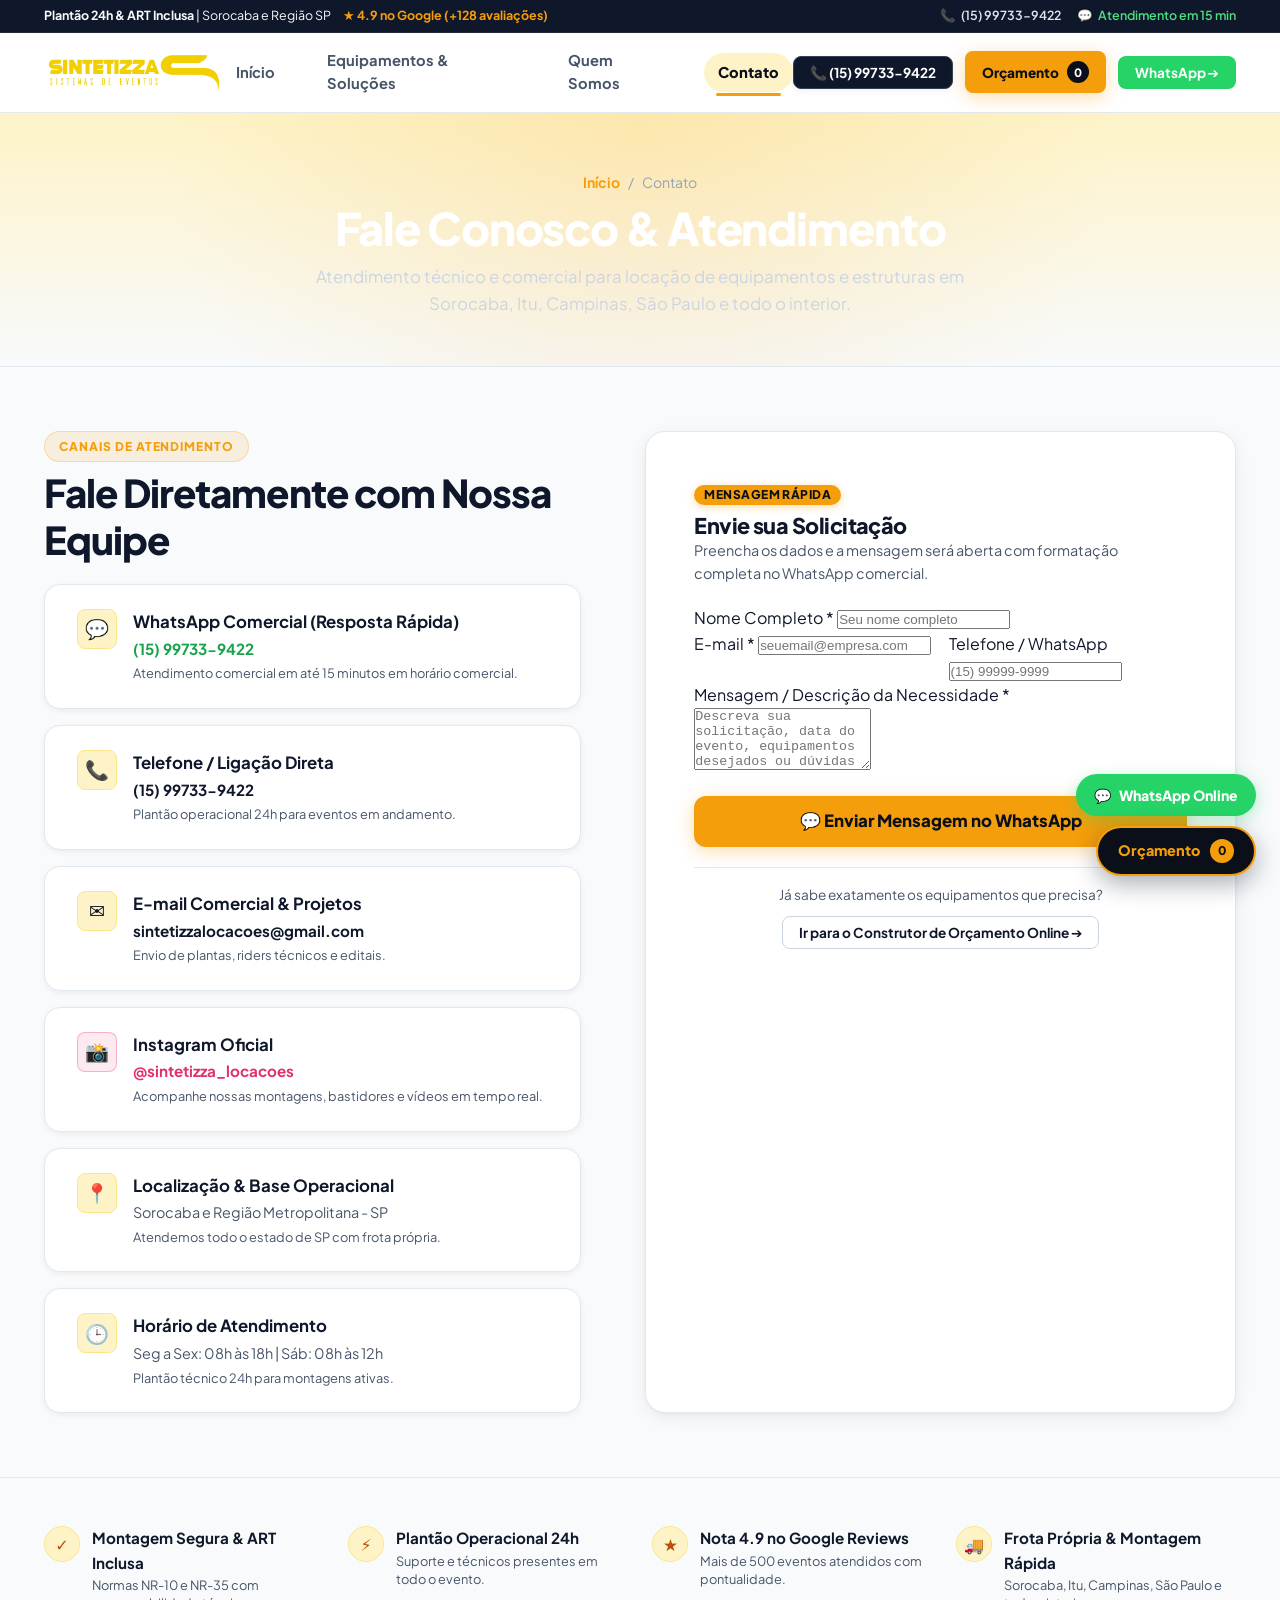
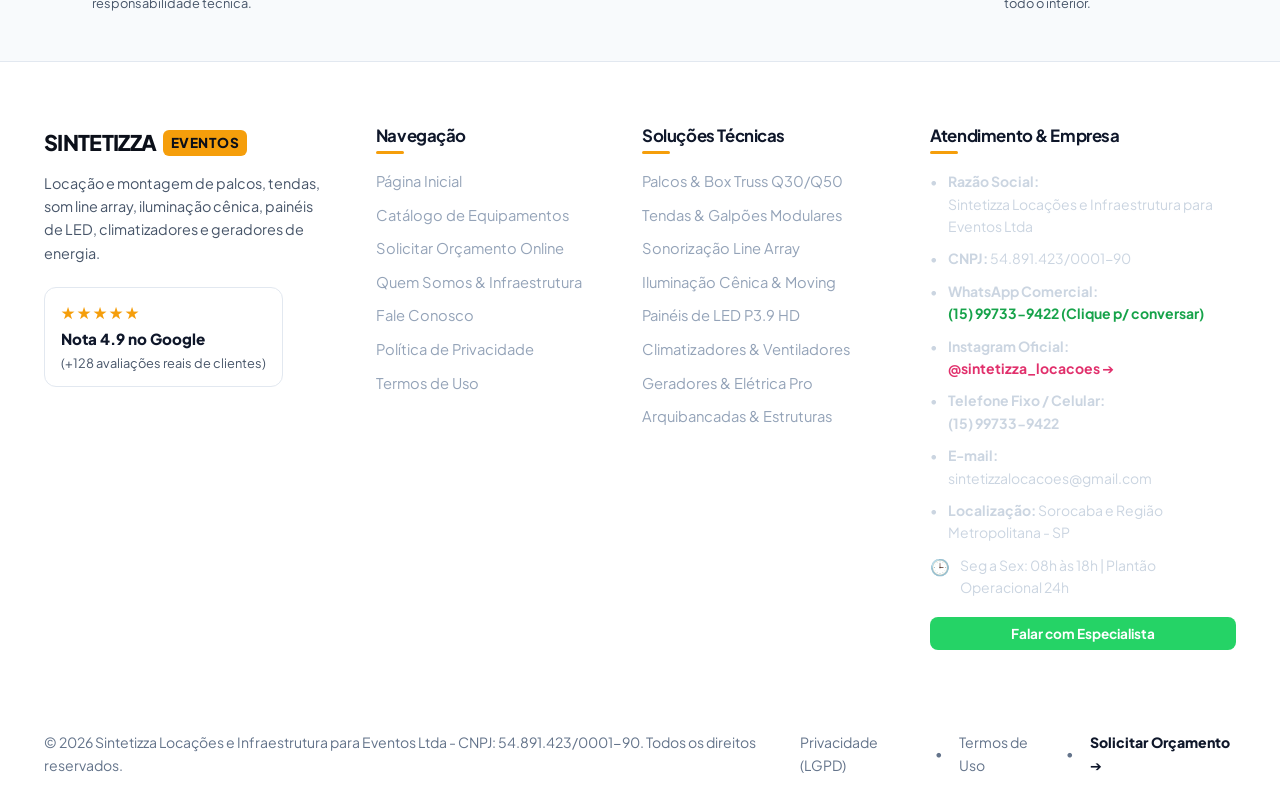
==== commit 22928194: "Merge remote changes and apply latest Sintetizza site updates with real images" ====
--- a/contato.html
+++ b/contato.html
@@ -206,3 +206,4 @@
   <script src="js/main.js" defer></script>
 </body>
 </html>
+
--- a/css/components.css
+++ b/css/components.css
@@ -61,7 +61,9 @@
   position: sticky;
   top: 0;
   z-index: 100;
-  background-color: #FFFFFF;
+  background-color: rgba(255, 255, 255, 0.95);
+  backdrop-filter: blur(12px);
+  -webkit-backdrop-filter: blur(12px);
   border-bottom: 1px solid var(--color-border-light);
   height: var(--header-height);
   transition: all var(--transition-normal);
@@ -81,7 +83,7 @@
 .brand-logo-link {
   display: flex;
   align-items: center;
-  gap: 10px;
+  gap: 12px;
   text-decoration: none;
 }
 
@@ -93,19 +95,26 @@
 }
 
 .brand-name {
-  font-size: 1.25rem;
-  font-weight: 800;
-  color: var(--color-text-primary);
-  letter-spacing: -0.02em;
+  font-size: 1.35rem;
+  font-weight: 800;
+  color: var(--color-slate-950);
+  letter-spacing: -0.03em;
+  display: flex;
+  align-items: center;
+  gap: 6px;
 }
 
 .brand-name span {
-  color: #B45309;
-  background: var(--color-brand-primary-subtle);
-  padding: 2px 6px;
+  color: var(--color-slate-950);
+  background: var(--color-brand);
+  padding: 2px 8px;
   border-radius: var(--radius-xs);
-}
-
+  font-size: 0.85rem;
+  font-weight: 800;
+  letter-spacing: 0.04em;
+}
+
+/* Nav Menu */
 .nav-menu {
   display: flex;
   align-items: center;
@@ -144,26 +153,54 @@
   gap: var(--space-sm);
 }
 
+.nav-link {
+  color: var(--color-slate-600);
+  font-weight: 700;
+  font-size: 0.92rem;
+  padding: 8px 14px;
+  border-radius: var(--radius-pill);
+  transition: all var(--transition-fast);
+  position: relative;
+  text-decoration: none;
+}
+
+.nav-link:hover {
+  color: var(--color-slate-950);
+  background-color: var(--color-slate-100);
+}
+
+.nav-link.active {
+  color: var(--color-slate-950);
+  background-color: var(--color-brand-light);
+  font-weight: 800;
+}
+
+.header-actions {
+  display: flex;
+  align-items: center;
+  gap: var(--space-sm);
+}
+
 .quote-nav-btn {
   position: relative;
+  display: inline-flex;
+  align-items: center;
+  gap: 8px;
 }
 
 .quote-count-badge {
   display: inline-flex;
   align-items: center;
   justify-content: center;
-  position: absolute;
-  top: -6px;
-  right: -6px;
-  background-color: #0F172A;
-  color: #FFFFFF;
-  font-size: 0.7rem;
-  font-weight: 800;
-  min-width: 20px;
-  height: 20px;
-  padding: 0 4px;
-  border-radius: var(--radius-pill);
-  transition: transform 0.2s ease;
+  background-color: var(--color-slate-950);
+  color: var(--color-white);
+  font-size: 0.72rem;
+  font-weight: 800;
+  min-width: 22px;
+  height: 22px;
+  padding: 0 5px;
+  border-radius: var(--radius-pill);
+  transition: transform 0.2s cubic-bezier(0.175, 0.885, 0.32, 1.275);
 }
 
 .quote-count-badge.animate-pop {
@@ -200,6 +237,7 @@
 
 .mobile-toggle.is-active span:nth-child(2) {
   opacity: 0;
+  transform: scaleX(0);
 }
 
 .mobile-toggle.is-active span:nth-child(3) {
@@ -213,12 +251,14 @@
   left: 0;
   right: 0;
   bottom: 0;
-  background-color: #FFFFFF;
+  background-color: rgba(255, 255, 255, 0.98);
+  backdrop-filter: blur(16px);
+  -webkit-backdrop-filter: blur(16px);
   border-top: 1px solid var(--color-border-light);
   padding: var(--space-lg) var(--container-padding) calc(var(--space-3xl) + 20px) var(--container-padding);
   display: flex;
   flex-direction: column;
-  gap: var(--space-md);
+  gap: var(--space-sm);
   transform: translateY(-100%);
   opacity: 0;
   pointer-events: none;
@@ -398,46 +438,18 @@
   font-size: 0.85rem;
   font-weight: 600;
   background-color: var(--color-surface-light);
-  color: var(--color-text-secondary);
-  border: 1px solid var(--color-border-light);
-  cursor: pointer;
-  white-space: nowrap;
-  transition: all var(--transition-fast);
-}
-
-.filter-pill:hover {
-  border-color: var(--color-brand-primary-hover);
-  color: var(--color-text-primary);
-  background-color: var(--color-brand-primary-light);
-  transform: translateY(-1px);
-}
-
-.filter-pill.active {
-  background-color: var(--color-brand-primary);
-  color: #0F172A;
-  font-weight: 700;
-  border-color: var(--color-brand-primary-hover);
-  box-shadow: var(--shadow-brand);
-}
-
-.filter-pill-count {
-  font-size: 0.75rem;
-  padding: 2px 6px;
-  border-radius: var(--radius-pill);
-  background-color: var(--color-surface-alt);
-  color: var(--color-text-secondary);
-}
-
-.filter-pill.active .filter-pill-count {
-  background-color: rgba(15, 23, 42, 0.12);
-  color: #0F172A;
-  font-weight: 700;
-}
-
-/* Product Card */
+  color: var(--color-slate-950);
+}
+
+.mobile-drawer .nav-link.active {
+  background-color: var(--color-brand-light);
+  border-color: var(--color-brand-border);
+}
+
+/* 2. Product Card */
 .product-card {
   background-color: var(--color-surface-light);
-  border-radius: var(--radius-md);
+  border-radius: var(--radius-lg);
   border: 1px solid var(--color-border-light);
   overflow: hidden;
   display: flex;
@@ -448,9 +460,9 @@
 }
 
 .product-card:hover {
-  transform: translateY(-4px);
+  transform: translateY(-5px);
   box-shadow: var(--shadow-card-hover);
-  border-color: var(--color-brand-primary);
+  border-color: var(--color-brand);
 }
 
 .product-image-wrap {
@@ -501,15 +513,16 @@
 
 .product-title {
   font-size: 1.15rem;
-  font-weight: 700;
-  margin-bottom: var(--space-xs);
-  color: var(--color-text-primary);
+  font-weight: 800;
+  margin-bottom: 6px;
+  color: var(--color-slate-950);
+  line-height: 1.3;
 }
 
 .product-desc {
-  font-size: 0.875rem;
-  color: var(--color-text-secondary);
-  line-height: 1.5;
+  font-size: 0.88rem;
+  color: var(--color-slate-600);
+  line-height: 1.55;
   margin-bottom: var(--space-md);
   flex-grow: 1;
 }
@@ -523,47 +536,121 @@
 
 .spec-chip {
   font-size: 0.75rem;
-  font-weight: 600;
-  color: var(--color-text-secondary);
-  background-color: var(--color-surface-alt);
-  padding: 3px 8px;
+  font-weight: 700;
+  color: var(--color-slate-700);
+  background-color: var(--color-slate-100);
+  padding: 4px 10px;
   border-radius: var(--radius-xs);
   border: 1px solid var(--color-border-light);
+  line-height: 1.2;
 }
 
 .product-actions {
   display: grid;
-  grid-template-columns: 1fr auto;
-  gap: var(--space-sm);
+  grid-template-columns: 1.2fr 0.8fr;
+  gap: var(--space-xs);
   margin-top: auto;
 }
 
 .btn-add-quote {
   width: 100%;
+  padding: 10px 14px;
+  font-size: 0.85rem;
 }
 
 .btn-add-quote.added {
   background-color: var(--color-success);
-  color: #FFFFFF;
+  color: var(--color-white);
   border-color: var(--color-success);
-}
-
-/* Feature & Service Card */
+  box-shadow: 0 4px 14px rgba(22, 163, 74, 0.3);
+}
+
+/* 3. Category Filter Tabs */
+.category-filter-bar {
+  display: flex;
+  align-items: center;
+  gap: var(--space-xs);
+  overflow-x: auto;
+  padding: 6px 2px 16px 2px;
+  margin-bottom: var(--space-xl);
+  scrollbar-width: thin;
+  -webkit-overflow-scrolling: touch;
+}
+
+.filter-pill {
+  display: inline-flex;
+  align-items: center;
+  gap: 8px;
+  padding: 10px 18px;
+  border-radius: var(--radius-pill);
+  font-size: 0.88rem;
+  font-weight: 700;
+  background-color: var(--color-surface-light);
+  color: var(--color-slate-700);
+  border: 1.5px solid var(--color-border-light);
+  cursor: pointer;
+  white-space: nowrap;
+  transition: all var(--transition-fast);
+}
+
+.filter-pill:hover {
+  border-color: var(--color-brand);
+  color: var(--color-slate-950);
+  background-color: var(--color-brand-subtle);
+  transform: translateY(-1px);
+}
+
+.filter-pill.active {
+  background-color: var(--color-slate-950);
+  color: var(--color-brand);
+  font-weight: 800;
+  border-color: var(--color-slate-950);
+  box-shadow: var(--shadow-sm);
+}
+
+.filter-pill-count {
+  font-size: 0.75rem;
+  padding: 2px 7px;
+  border-radius: var(--radius-pill);
+  background-color: var(--color-slate-100);
+  color: var(--color-slate-600);
+}
+
+.filter-pill.active .filter-pill-count {
+  background-color: rgba(245, 158, 11, 0.2);
+  color: var(--color-brand);
+  font-weight: 800;
+}
+
+/* 4. Feature & Service Card */
 .feature-card {
   background-color: var(--color-surface-light);
   border: 1px solid var(--color-border-light);
+  border-radius: var(--radius-lg);
+  padding: var(--space-xl);
+  transition: all var(--transition-normal);
+  display: flex;
+  flex-direction: column;
+  gap: var(--space-xs);
+}
+
+.feature-card:hover {
+  transform: translateY(-4px);
+  border-color: var(--color-brand);
+  box-shadow: var(--shadow-card-hover);
+}
+
+.feature-icon-box {
+  width: 48px;
+  height: 48px;
   border-radius: var(--radius-md);
-  padding: var(--space-lg);
-  transition: all var(--transition-normal);
-  display: flex;
-  flex-direction: column;
-  gap: var(--space-xs);
-}
-
-.feature-card:hover {
-  transform: translateY(-3px);
-  border-color: var(--color-brand-primary);
-  box-shadow: var(--shadow-card);
+  background-color: var(--color-brand-light);
+  color: var(--color-brand-dark);
+  display: flex;
+  align-items: center;
+  justify-content: center;
+  margin-bottom: var(--space-md);
+  font-weight: 800;
 }
 
 .feature-icon-badge {
@@ -588,8 +675,8 @@
 
 .feature-desc {
   font-size: 0.9rem;
-  color: var(--color-text-secondary);
-  line-height: 1.5;
+  color: var(--color-slate-600);
+  line-height: 1.55;
 }
 
 /* Google Reviews Section */
@@ -841,12 +928,12 @@
   display: flex;
   align-items: center;
   gap: 10px;
-  background-color: var(--color-brand-primary);
-  color: #0F172A;
-  border: 1.5px solid var(--color-brand-primary-hover);
-  padding: 10px 20px;
-  border-radius: var(--radius-pill);
-  box-shadow: var(--shadow-brand);
+  background-color: var(--color-slate-950);
+  color: var(--color-brand);
+  border: 2px solid var(--color-brand);
+  padding: 11px 20px;
+  border-radius: var(--radius-pill);
+  box-shadow: 0 8px 24px rgba(15, 23, 42, 0.35);
   cursor: pointer;
   transition: all var(--transition-smooth);
   font-weight: 800;
@@ -864,13 +951,14 @@
   display: flex;
   align-items: center;
   justify-content: center;
-  background-color: #0F172A;
-  color: #FFFFFF;
-  min-width: 22px;
-  height: 22px;
+  background-color: var(--color-brand);
+  color: var(--color-slate-950);
+  min-width: 24px;
+  height: 24px;
   border-radius: var(--radius-pill);
   font-size: 0.75rem;
   font-weight: 800;
+  transition: all var(--transition-fast);
 }
 
 /* Mobile Sticky Bottom Action Bar (Mobile First) */
@@ -992,7 +1080,7 @@
   margin: 0;
 }
 
-/* Footer */
+/* 9. Corporate Footer */
 .site-footer {
   background-color: #FFFFFF;
   color: var(--color-text-secondary);
@@ -1012,7 +1100,7 @@
   font-size: 1.05rem;
   margin-bottom: var(--space-md);
   position: relative;
-  padding-bottom: 6px;
+  padding-bottom: 8px;
 }
 
 .footer-col h4::after {
@@ -1020,21 +1108,23 @@
   position: absolute;
   bottom: 0;
   left: 0;
-  width: 24px;
+  width: 28px;
   height: 3px;
-  background-color: var(--color-brand-primary);
+  background-color: var(--color-brand);
+  border-radius: 2px;
 }
 
 .footer-links {
   display: flex;
   flex-direction: column;
-  gap: 8px;
+  gap: 10px;
 }
 
 .footer-links a {
-  color: var(--color-text-secondary);
-  font-size: 0.9rem;
-  transition: color var(--transition-fast);
+  color: var(--color-slate-400);
+  font-size: 0.92rem;
+  transition: all var(--transition-fast);
+  text-decoration: none;
 }
 
 .footer-links a:hover {
@@ -1052,22 +1142,34 @@
 .footer-contact-item {
   display: flex;
   align-items: flex-start;
-  gap: 8px;
-}
-
-.footer-contact-bullet {
-  color: #D97706;
-  font-weight: bold;
+  gap: 10px;
+  color: var(--color-slate-300);
+}
+
+.footer-contact-icon {
+  color: var(--color-brand);
+  font-weight: 800;
+  font-size: 1rem;
+}
+
+.footer-badge-box {
+  background: rgba(255, 255, 255, 0.05);
+  border: 1px solid rgba(255, 255, 255, 0.1);
+  padding: 12px 16px;
+  border-radius: var(--radius-md);
+  margin-top: 14px;
+  font-size: 0.8rem;
+  color: var(--color-slate-300);
 }
 
 .footer-bottom {
-  padding-top: var(--space-md);
-  border-top: 1px solid var(--color-border-light);
+  padding-top: var(--space-xl);
+  border-top: 1px solid var(--color-border-dark);
   display: flex;
   align-items: center;
   justify-content: space-between;
-  font-size: 0.85rem;
-  color: var(--color-text-light-muted);
+  font-size: 0.88rem;
+  color: var(--color-slate-500);
 }
 
 .footer-bottom-links {
@@ -1078,7 +1180,6 @@
 
 /* Responsive Media Queries */
 @media (max-width: 1024px) {
-  .hero-grid { grid-template-columns: 1fr; }
   .footer-grid { grid-template-columns: 1fr 1fr; }
   .trust-strip-grid { grid-template-columns: repeat(2, 1fr); }
   .reviews-grid { grid-template-columns: 1fr; }
--- a/css/pages.css
+++ b/css/pages.css
@@ -2,12 +2,25 @@
  * SINTETIZZA - PAGES CSS (PÁGINAS ESPECÍFICAS & SEÇÕES PERSUASIVAS SEO)
  * ============================================================================= */
 
-/* Page Banner / Header */
+/* 1. Page Banners */
 .page-banner {
   background: linear-gradient(180deg, var(--color-brand-primary-light) 0%, var(--color-bg-light) 100%);
   padding: calc(var(--space-2xl) + 10px) 0 var(--space-2xl) 0;
   border-bottom: 1px solid var(--color-border-light);
   text-align: center;
+  position: relative;
+  overflow: hidden;
+}
+
+.page-banner::before {
+  content: '';
+  position: absolute;
+  top: 0;
+  left: 0;
+  right: 0;
+  bottom: 0;
+  background: radial-gradient(circle at 50% 0%, rgba(245, 158, 11, 0.15), transparent 70%);
+  pointer-events: none;
 }
 
 .page-banner .breadcrumb {
@@ -15,28 +28,36 @@
   align-items: center;
   justify-content: center;
   gap: 8px;
-  font-size: 0.85rem;
-  color: var(--color-text-secondary);
-  margin-bottom: var(--space-sm);
+  font-size: 0.88rem;
+  color: var(--color-slate-400);
+  margin-bottom: var(--space-xs);
+  position: relative;
+  z-index: 2;
 }
 
 .page-banner .breadcrumb a {
-  color: #B45309;
+  color: var(--color-brand);
   font-weight: 700;
+  text-decoration: none;
 }
 
 .page-banner-title {
-  color: var(--color-text-primary);
-  font-size: clamp(1.8rem, 3vw, 2.6rem);
+  color: var(--color-white);
+  font-size: clamp(2rem, 3.5vw, 2.8rem);
   font-weight: 800;
   margin-bottom: var(--space-xs);
+  position: relative;
+  z-index: 2;
 }
 
 .page-banner-desc {
-  color: var(--color-text-secondary);
-  font-size: 1rem;
-  max-width: 640px;
+  color: var(--color-slate-300);
+  font-size: 1.05rem;
+  max-width: 680px;
   margin: 0 auto;
+  line-height: 1.6;
+  position: relative;
+  z-index: 2;
 }
 
 /* Comparison Section (Por que escolher a Sintetizza) */
@@ -120,18 +141,31 @@
 .differentiator-card {
   background: var(--color-surface-light);
   border: 1px solid var(--color-border-light);
+  border-radius: var(--radius-lg);
+  padding: var(--space-xl);
+  transition: all var(--transition-normal);
+  display: flex;
+  flex-direction: column;
+  gap: var(--space-xs);
+}
+
+.differentiator-card:hover {
+  transform: translateY(-4px);
+  border-color: var(--color-brand);
+  box-shadow: var(--shadow-card-hover);
+}
+
+.differentiator-icon {
+  width: 44px;
+  height: 44px;
   border-radius: var(--radius-md);
-  padding: var(--space-lg);
-  transition: all var(--transition-normal);
-  display: flex;
-  flex-direction: column;
-  gap: var(--space-xs);
-}
-
-.differentiator-card:hover {
-  transform: translateY(-3px);
-  border-color: var(--color-brand-primary);
-  box-shadow: var(--shadow-card);
+  background-color: var(--color-brand-light);
+  color: var(--color-brand-dark);
+  display: flex;
+  align-items: center;
+  justify-content: center;
+  font-size: 1.25rem;
+  margin-bottom: var(--space-xs);
 }
 
 .differentiator-card h3 {
@@ -157,16 +191,16 @@
 .process-step-card {
   background: var(--color-surface-light);
   border: 1px solid var(--color-border-light);
-  border-radius: var(--radius-md);
-  padding: var(--space-lg);
+  border-radius: var(--radius-lg);
+  padding: var(--space-xl);
   position: relative;
   transition: all var(--transition-normal);
 }
 
 .process-step-card:hover {
-  border-color: var(--color-brand-primary);
-  transform: translateY(-3px);
-  box-shadow: var(--shadow-card);
+  border-color: var(--color-brand);
+  transform: translateY(-4px);
+  box-shadow: var(--shadow-card-hover);
 }
 
 .step-badge {
@@ -181,19 +215,20 @@
   font-weight: 800;
   font-size: 1rem;
   border-radius: var(--radius-pill);
-  margin-bottom: var(--space-sm);
+  margin-bottom: var(--space-md);
 }
 
 .step-title {
-  color: var(--color-text-primary);
-  font-size: 1.05rem;
+  color: var(--color-slate-950);
+  font-size: 1.1rem;
+  font-weight: 800;
   margin-bottom: 6px;
 }
 
 .step-desc {
-  color: var(--color-text-secondary);
-  font-size: 0.875rem;
-  line-height: 1.5;
+  color: var(--color-slate-600);
+  font-size: 0.9rem;
+  line-height: 1.55;
 }
 
 @media (max-width: 1024px) {
@@ -242,52 +277,41 @@
 
 /* CTA Banner Section */
 .cta-banner {
-  background: linear-gradient(135deg, var(--color-brand-primary-light) 0%, var(--color-brand-primary-subtle) 100%);
-  border: 1.5px solid var(--color-brand-primary-border);
+  background: linear-gradient(135deg, var(--color-slate-950) 0%, var(--color-slate-900) 100%);
+  border: 1.5px solid var(--color-border-dark-strong);
   border-radius: var(--radius-xl);
-  padding: var(--space-2xl) var(--space-xl);
+  padding: var(--space-3xl) var(--space-2xl);
   position: relative;
   overflow: hidden;
-  box-shadow: var(--shadow-card);
+  box-shadow: var(--shadow-dark-card);
   text-align: center;
 }
 
+.cta-banner::before {
+  content: '';
+  position: absolute;
+  top: 0;
+  left: 0;
+  right: 0;
+  bottom: 0;
+  background: radial-gradient(circle at 50% 50%, rgba(245, 158, 11, 0.15), transparent 75%);
+  pointer-events: none;
+}
+
 .cta-banner h2 {
-  color: var(--color-text-primary);
+  color: var(--color-white);
+  margin-bottom: 12px;
+  position: relative;
+  z-index: 2;
 }
 
 .cta-banner p {
-  color: var(--color-text-secondary);
-}
-
-/* Quem Somos */
-.about-hero-grid {
-  display: grid;
-  grid-template-columns: 1.1fr 0.9fr;
-  gap: var(--space-2xl);
-  align-items: center;
-}
-
-.about-image-card {
-  position: relative;
-  border-radius: var(--radius-lg);
-  overflow: hidden;
-  border: 1px solid var(--color-border-light);
-  background: var(--color-surface-alt);
-}
-
-.values-grid {
-  display: grid;
-  grid-template-columns: repeat(3, 1fr);
-  gap: var(--space-lg);
-}
-
-@media (max-width: 900px) {
-  .about-hero-grid { grid-template-columns: 1fr; }
-  .values-grid { grid-template-columns: 1fr; }
-}
-
-/* Produtos & Soluções */
+  color: var(--color-slate-300);
+  position: relative;
+  z-index: 2;
+}
+
+/* 6. Catalog Toolbar & Search */
 .catalog-toolbar {
   display: flex;
   align-items: center;
@@ -299,9 +323,9 @@
 
 .search-box {
   position: relative;
-  min-width: 280px;
+  min-width: 300px;
   flex-grow: 1;
-  max-width: 450px;
+  max-width: 500px;
 }
 
 .search-box input {
@@ -312,47 +336,67 @@
   font-size: 0.95rem;
   outline: none;
   background-color: var(--color-surface-light);
-  color: var(--color-text-primary);
-  transition: border-color var(--transition-fast), box-shadow var(--transition-fast);
+  color: var(--color-slate-950);
+  transition: all var(--transition-fast);
+}
+
+.search-box::before {
+  content: '🔍';
+  position: absolute;
+  left: 16px;
+  top: 50%;
+  transform: translateY(-50%);
+  font-size: 0.9rem;
+  opacity: 0.6;
+  pointer-events: none;
 }
 
 .search-box input:focus {
-  border-color: var(--color-brand-primary);
-  box-shadow: 0 0 0 3px var(--color-brand-primary-light);
+  border-color: var(--color-brand);
+  box-shadow: 0 0 0 4px var(--color-brand-glow);
 }
 
 .empty-catalog-state {
   text-align: center;
-  padding: var(--space-3xl) 0;
+  padding: var(--space-4xl) 0;
   grid-column: 1 / -1;
 }
 
-/* Produto Detalhe */
+/* 7. Product Detail */
 .product-detail-grid {
   display: grid;
   grid-template-columns: 1fr 1fr;
-  gap: var(--space-2xl);
+  gap: var(--space-3xl);
   align-items: start;
 }
 
 .product-gallery {
-  border-radius: var(--radius-lg);
+  border-radius: var(--radius-xl);
   overflow: hidden;
-  background-color: var(--color-surface-alt);
-  border: 1px solid var(--color-border-light);
+  background-color: var(--color-slate-900);
+  border: 1px solid var(--color-border-light);
+  box-shadow: var(--shadow-card);
+  position: relative;
+  aspect-ratio: 4 / 3;
+}
+
+.product-gallery img {
+  width: 100%;
+  height: 100%;
+  object-fit: cover;
 }
 
 .product-detail-info {
   display: flex;
   flex-direction: column;
-  gap: var(--space-lg);
+  gap: var(--space-xl);
 }
 
 .detail-specs-table {
   width: 100%;
   border-collapse: collapse;
   margin-top: var(--space-sm);
-  font-size: 0.9rem;
+  font-size: 0.92rem;
 }
 
 .detail-specs-table tr {
@@ -360,34 +404,67 @@
 }
 
 .detail-specs-table td {
-  padding: 10px 4px;
+  padding: 12px 6px;
 }
 
 .detail-specs-table td:first-child {
+  font-weight: 700;
+  color: var(--color-slate-500);
+  width: 40%;
+}
+
+.detail-specs-table td:last-child {
+  color: var(--color-slate-950);
   font-weight: 600;
-  color: var(--color-text-secondary);
-  width: 38%;
-}
-
-.detail-specs-table td:last-child {
-  color: var(--color-text-primary);
 }
 
 .quote-action-box {
   background: var(--color-surface-alt);
-  border: 1px solid var(--color-border-light);
-  border-radius: var(--radius-md);
-  padding: var(--space-lg);
+  border: 1.5px solid var(--color-border-light);
+  border-radius: var(--radius-lg);
+  padding: var(--space-xl);
   display: flex;
   flex-direction: column;
   gap: var(--space-md);
 }
 
-@media (max-width: 900px) {
-  .product-detail-grid { grid-template-columns: 1fr; }
-}
-
-/* Orçamento (Quote Page) */
+.quote-qty-controls {
+  display: flex;
+  align-items: center;
+  gap: 8px;
+}
+
+.qty-btn {
+  width: 34px;
+  height: 34px;
+  border-radius: var(--radius-sm);
+  background: var(--color-surface-light);
+  border: 1.5px solid var(--color-border-strong);
+  display: flex;
+  align-items: center;
+  justify-content: center;
+  cursor: pointer;
+  font-weight: 800;
+  font-size: 1.1rem;
+  color: var(--color-slate-950);
+  transition: all var(--transition-fast);
+}
+
+.qty-btn:hover {
+  background-color: var(--color-brand);
+  border-color: var(--color-brand);
+  color: var(--color-slate-950);
+}
+
+.qty-display {
+  font-weight: 800;
+  min-width: 28px;
+  text-align: center;
+  font-size: 1.05rem;
+  color: var(--color-slate-950);
+}
+
+/* 8. Quote Page Layout */
 .quote-layout {
   display: grid;
   grid-template-columns: 1.2fr 0.8fr;
@@ -398,8 +475,8 @@
 .quote-card {
   background: var(--color-surface-light);
   border: 1px solid var(--color-border-light);
-  border-radius: var(--radius-lg);
-  padding: var(--space-xl);
+  border-radius: var(--radius-xl);
+  padding: var(--space-2xl);
   box-shadow: var(--shadow-card);
 }
 
@@ -414,31 +491,40 @@
   display: flex;
   align-items: center;
   justify-content: space-between;
-  padding: 12px 16px;
+  padding: 14px 16px;
   background-color: var(--color-surface-alt);
+  border-radius: var(--radius-md);
+  border: 1px solid var(--color-border-light);
+  gap: var(--space-md);
+}
+
+.quote-item-info {
+  display: flex;
+  align-items: center;
+  gap: 12px;
+  flex-grow: 1;
+}
+
+.quote-item-thumb {
+  width: 44px;
+  height: 44px;
   border-radius: var(--radius-sm);
-  border: 1px solid var(--color-border-light);
-  gap: var(--space-md);
-}
-
-.quote-item-info {
-  display: flex;
-  align-items: center;
-  gap: 12px;
-}
-
-.quote-item-thumb {
-  width: 38px;
-  height: 38px;
-  border-radius: var(--radius-xs);
-  background-color: var(--color-surface-light);
-  border: 1px solid var(--color-border-light);
+  background-color: var(--color-slate-900);
+  overflow: hidden;
+  flex-shrink: 0;
+}
+
+.quote-item-thumb img {
+  width: 100%;
+  height: 100%;
+  object-fit: cover;
 }
 
 .quote-item-title {
-  font-size: 0.9rem;
-  font-weight: 700;
-  color: var(--color-text-primary);
+  font-size: 0.95rem;
+  font-weight: 800;
+  color: var(--color-slate-950);
+  line-height: 1.3;
 }
 
 .quote-item-cat {
@@ -482,13 +568,18 @@
 }
 
 .quote-item-remove {
-  background: none;
+  background: var(--color-slate-100);
   border: none;
   color: var(--color-danger);
   cursor: pointer;
   padding: 6px;
   font-size: 1.3rem;
   line-height: 1;
+  transition: all var(--transition-fast);
+}
+
+.quote-item-remove:hover {
+  background-color: var(--color-danger-soft);
 }
 
 .quote-summary-sidebar {
@@ -497,18 +588,17 @@
 }
 
 .quote-highlight-box {
-  background: var(--color-brand-primary-light);
-  color: var(--color-text-primary);
-  border-radius: var(--radius-md);
+  background: var(--color-brand-subtle);
+  border: 1.5px solid var(--color-brand-border);
+  border-radius: var(--radius-lg);
   padding: var(--space-lg);
-  border: 1.5px solid var(--color-brand-primary-border);
-  margin-bottom: var(--space-lg);
 }
 
 .quote-highlight-box h4 {
-  color: #92400E;
+  color: var(--color-brand-dark);
   font-size: 0.95rem;
-  margin-bottom: 6px;
+  font-weight: 800;
+  margin-bottom: 8px;
 }
 
 .quote-highlight-box ul {
@@ -519,16 +609,11 @@
   color: var(--color-text-secondary);
 }
 
-@media (max-width: 960px) {
-  .quote-layout { grid-template-columns: 1fr; }
-  .quote-summary-sidebar { position: static; }
-}
-
-/* Contato */
+/* 9. Contact Page */
 .contact-grid {
   display: grid;
   grid-template-columns: 1fr 1.1fr;
-  gap: var(--space-2xl);
+  gap: var(--space-3xl);
 }
 
 .contact-info-cards {
@@ -540,17 +625,18 @@
 .contact-card {
   display: flex;
   align-items: flex-start;
-  gap: 14px;
-  padding: var(--space-md) var(--space-lg);
+  gap: 16px;
+  padding: var(--space-lg) var(--space-xl);
   background: var(--color-surface-light);
-  border-radius: var(--radius-md);
+  border-radius: var(--radius-lg);
   border: 1px solid var(--color-border-light);
   box-shadow: var(--shadow-sm);
   transition: all var(--transition-normal);
+  text-decoration: none;
 }
 
 .contact-card:hover {
-  border-color: var(--color-brand-primary);
+  border-color: var(--color-brand);
   transform: translateY(-2px);
   box-shadow: var(--shadow-card);
 }
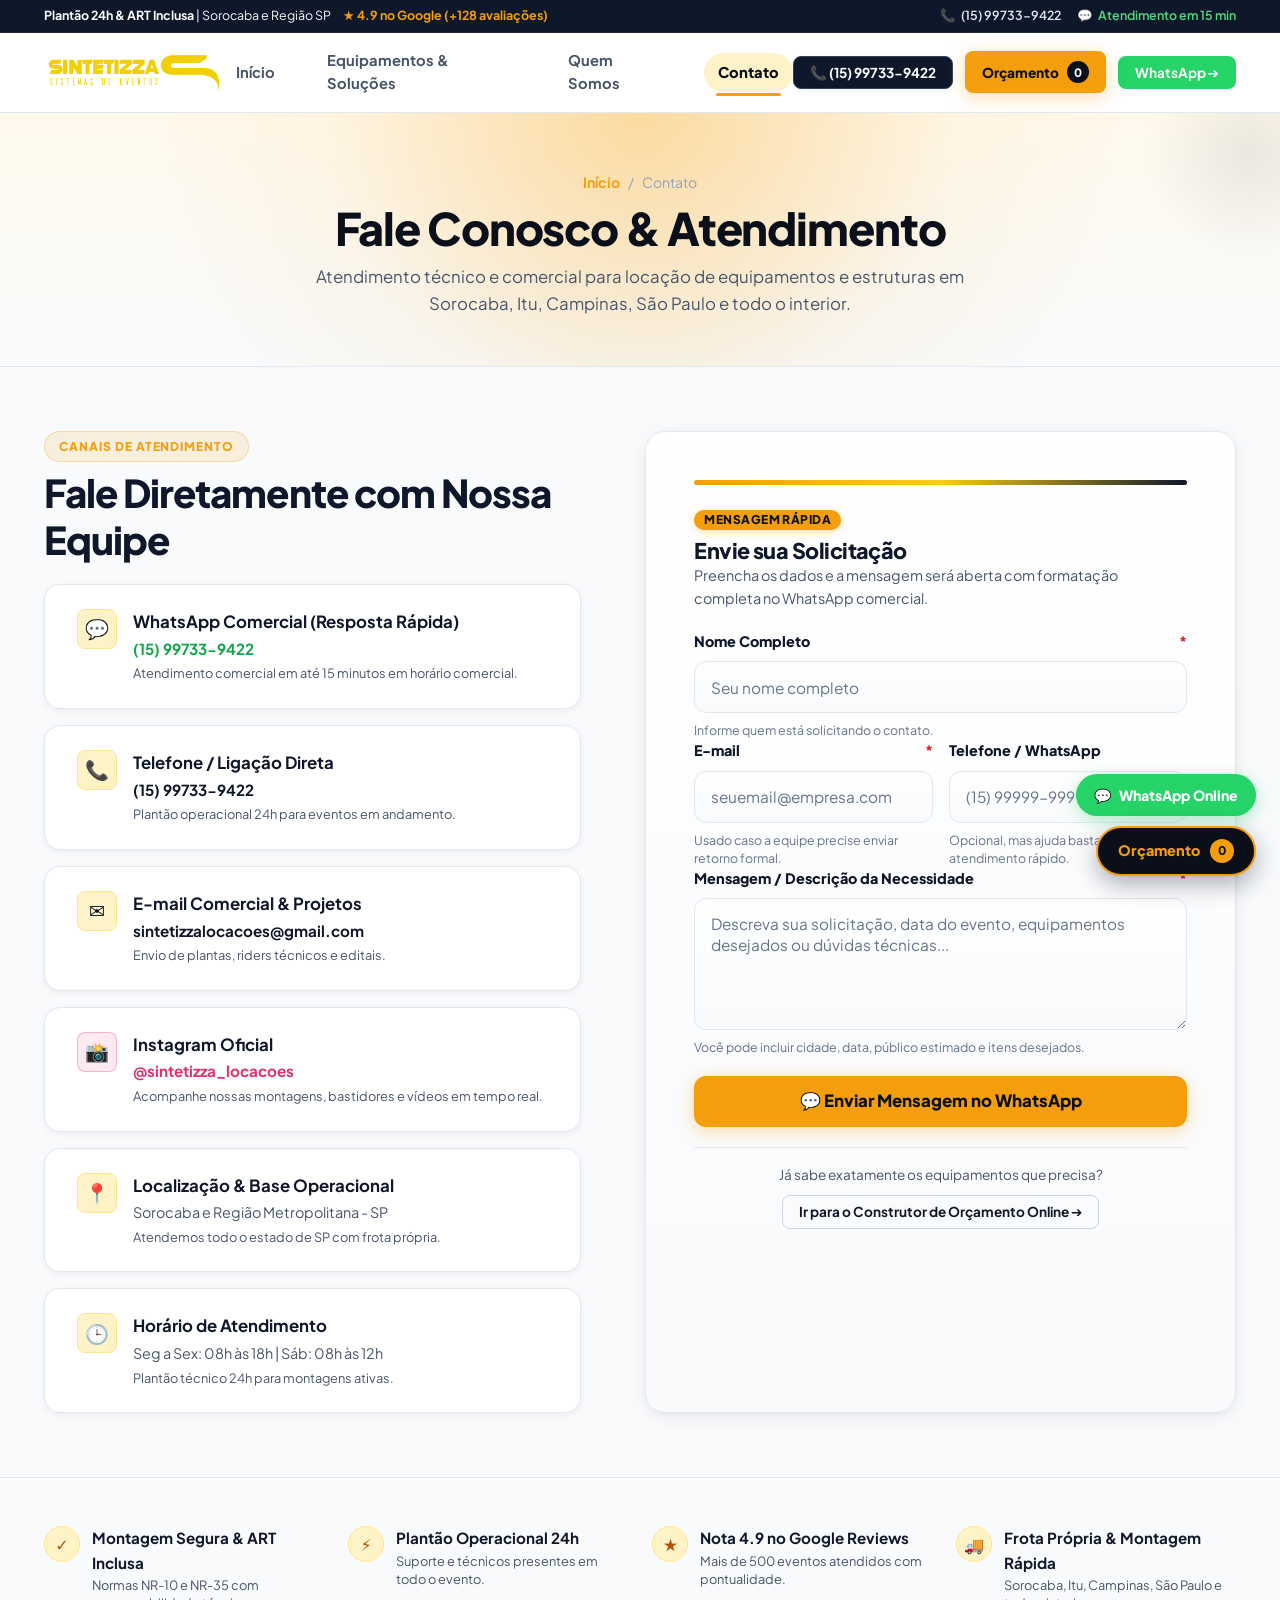
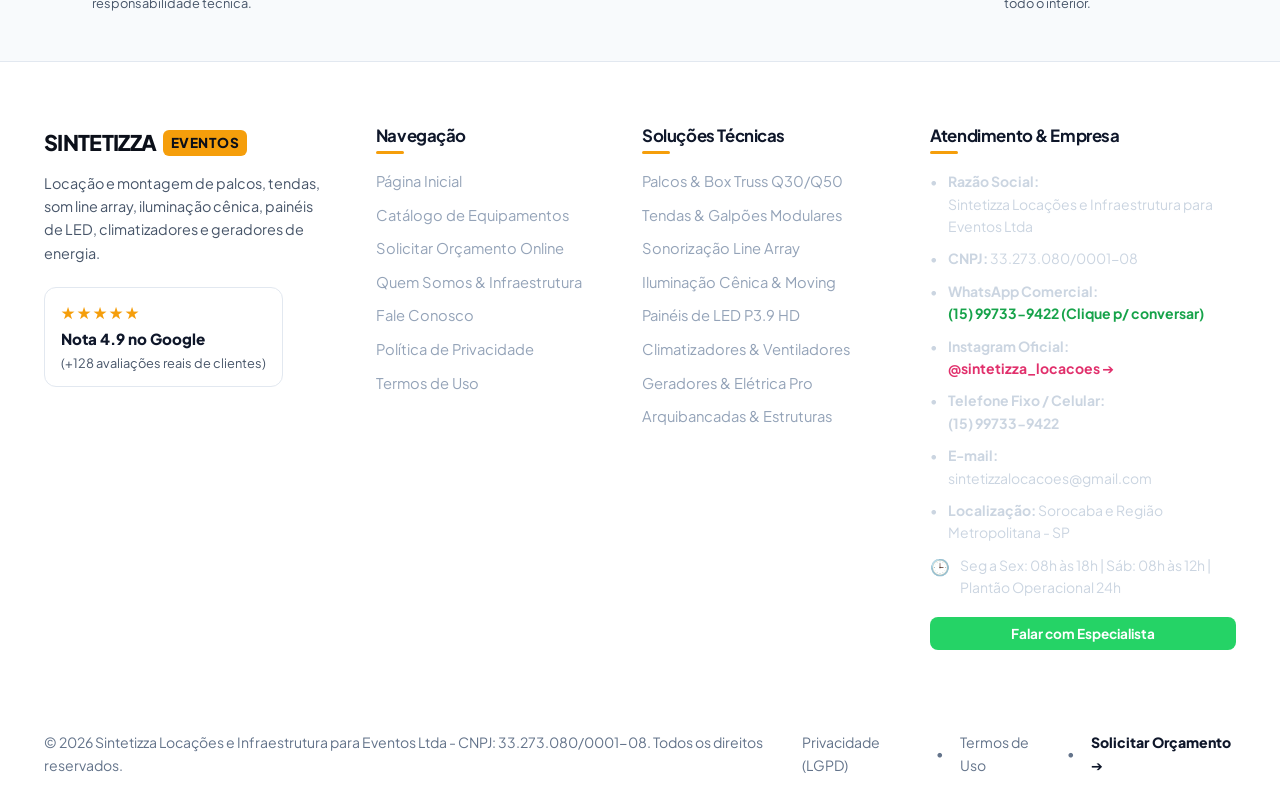
==== commit 7a90be48: "Refina formularios e atualiza dados institucionais" ====
--- a/contato.html
+++ b/contato.html
@@ -9,9 +9,8 @@
   <link rel="canonical" href="https://www.sintetizza.com.br/contato.html">
   
   <!-- Favicon & Icons -->
-  <link rel="icon" type="image/x-icon" href="favicon.ico">
-  <link rel="icon" type="image/png" sizes="32x32" href="assets/images/favicon-32x32.png">
-  <link rel="apple-touch-icon" href="assets/images/apple-touch-icon.png">
+  <link rel="icon" type="image/png" href="logoAuzl.png">
+  <link rel="apple-touch-icon" href="logoAuzl.png">
   <link rel="manifest" href="site.webmanifest">
   <meta name="theme-color" content="#F1CF00">
 
@@ -143,7 +142,7 @@
         </div>
 
         <!-- Coluna 2: Formulário de Mensagem Direta -->
-        <div style="background: var(--color-surface-light); border: 1px solid var(--color-border-light); border-radius: var(--radius-xl); padding: var(--space-2xl); box-shadow: var(--shadow-card);">
+        <div class="contact-form-card">
           <div style="margin-bottom: 20px;">
             <span class="badge badge-brand" style="margin-bottom: 8px;">Mensagem Rápida</span>
             <h2 style="font-size: 1.35rem;">Envie sua Solicitação</h2>
@@ -156,23 +155,27 @@
             <div class="form-group">
               <label class="form-label" for="name">Nome Completo <span class="required">*</span></label>
               <input type="text" id="name" name="name" class="form-control" placeholder="Seu nome completo" required autocomplete="name">
-            </div>
-
-            <div class="grid grid-2" style="gap: 16px;">
+              <span class="form-helper">Informe quem está solicitando o contato.</span>
+            </div>
+
+            <div class="field-grid">
               <div class="form-group">
                 <label class="form-label" for="email">E-mail <span class="required">*</span></label>
                 <input type="email" id="email" name="email" class="form-control" placeholder="seuemail@empresa.com" required autocomplete="email">
+                <span class="form-helper">Usado caso a equipe precise enviar retorno formal.</span>
               </div>
 
               <div class="form-group">
                 <label class="form-label" for="phone">Telefone / WhatsApp</label>
                 <input type="tel" id="phone" name="phone" class="form-control" placeholder="(15) 99999-9999" autocomplete="tel">
+                <span class="form-helper">Opcional, mas ajuda bastante no atendimento rápido.</span>
               </div>
             </div>
 
             <div class="form-group">
               <label class="form-label" for="message">Mensagem / Descrição da Necessidade <span class="required">*</span></label>
               <textarea id="message" name="message" class="form-control" rows="4" placeholder="Descreva sua solicitação, data do evento, equipamentos desejados ou dúvidas técnicas..." required></textarea>
+              <span class="form-helper">Você pode incluir cidade, data, público estimado e itens desejados.</span>
             </div>
 
             <div style="margin-top: 20px;">
@@ -182,7 +185,7 @@
             </div>
           </form>
 
-          <div style="margin-top: 20px; padding-top: 16px; border-top: 1px solid var(--color-border-light); text-align: center;">
+          <div class="contact-form-footer">
             <p style="font-size: 0.85rem; color: var(--color-text-secondary); margin-bottom: 10px;">
               Já sabe exatamente os equipamentos que precisa?
             </p>
--- a/css/global.css
+++ b/css/global.css
@@ -337,6 +337,88 @@
   width: 100%;
 }
 
+/* Forms */
+.form-group {
+  display: flex;
+  flex-direction: column;
+  gap: 8px;
+}
+
+.form-label {
+  display: flex;
+  align-items: center;
+  justify-content: space-between;
+  gap: 12px;
+  font-size: 0.9rem;
+  font-weight: 800;
+  color: var(--color-text-primary);
+}
+
+.required {
+  color: var(--color-danger);
+  font-weight: 800;
+}
+
+.form-helper {
+  font-size: 0.78rem;
+  color: var(--color-text-muted);
+  line-height: 1.45;
+}
+
+.form-control {
+  width: 100%;
+  min-height: 52px;
+  padding: 14px 16px;
+  border-radius: var(--radius-md);
+  border: 1.5px solid var(--color-border-light);
+  background:
+    linear-gradient(180deg, rgba(255, 255, 255, 0.96), rgba(248, 250, 252, 0.96));
+  color: var(--color-text-primary);
+  font-family: var(--font-family-base);
+  font-size: 0.96rem;
+  line-height: 1.4;
+  box-shadow: inset 0 1px 2px rgba(15, 23, 42, 0.03);
+  transition: border-color var(--transition-fast), box-shadow var(--transition-fast), transform var(--transition-fast), background-color var(--transition-fast);
+  appearance: none;
+}
+
+.form-control::placeholder {
+  color: var(--color-text-light-subtle);
+}
+
+.form-control:hover {
+  border-color: var(--color-slate-300);
+}
+
+.form-control:focus {
+  outline: none;
+  border-color: var(--color-brand);
+  box-shadow: 0 0 0 4px var(--color-brand-glow), inset 0 1px 2px rgba(15, 23, 42, 0.02);
+  transform: translateY(-1px);
+  background: var(--color-surface-light);
+}
+
+textarea.form-control {
+  min-height: 132px;
+  resize: vertical;
+}
+
+select.form-control {
+  background-image:
+    linear-gradient(45deg, transparent 50%, var(--color-slate-600) 50%),
+    linear-gradient(135deg, var(--color-slate-600) 50%, transparent 50%);
+  background-position:
+    calc(100% - 22px) calc(50% - 3px),
+    calc(100% - 16px) calc(50% - 3px);
+  background-size: 6px 6px, 6px 6px;
+  background-repeat: no-repeat;
+  padding-right: 42px;
+}
+
+input[type="date"].form-control {
+  padding-right: 14px;
+}
+
 /* Grids */
 .grid {
   display: grid;
--- a/css/components.css
+++ b/css/components.css
@@ -1231,3 +1231,108 @@
 body.no-scroll {
   overflow: hidden;
 }
+
+.toast-container {
+  position: fixed;
+  right: 20px;
+  bottom: 92px;
+  z-index: 120;
+  display: flex;
+  flex-direction: column;
+  gap: 10px;
+  max-width: min(360px, calc(100vw - 32px));
+}
+
+.toast {
+  background: rgba(15, 23, 42, 0.96);
+  color: var(--color-white);
+  border: 1px solid rgba(255, 255, 255, 0.08);
+  border-radius: var(--radius-md);
+  padding: 14px 16px;
+  box-shadow: var(--shadow-dropdown);
+  font-size: 0.9rem;
+  line-height: 1.45;
+}
+
+.toast-success {
+  border-left: 4px solid var(--color-success);
+}
+
+.toast-error {
+  border-left: 4px solid var(--color-danger);
+}
+
+.modal-backdrop {
+  position: fixed;
+  inset: 0;
+  background: rgba(11, 15, 25, 0.72);
+  backdrop-filter: blur(8px);
+  -webkit-backdrop-filter: blur(8px);
+  display: flex;
+  align-items: center;
+  justify-content: center;
+  padding: 20px;
+  opacity: 0;
+  pointer-events: none;
+  transition: opacity var(--transition-fast);
+  z-index: 130;
+}
+
+.modal-backdrop.is-active {
+  opacity: 1;
+  pointer-events: auto;
+}
+
+.modal-dialog {
+  width: min(560px, 100%);
+  background: linear-gradient(180deg, #FFFFFF 0%, #F8FAFC 100%);
+  border: 1px solid var(--color-border-light);
+  border-radius: var(--radius-xl);
+  box-shadow: var(--shadow-dropdown);
+  overflow: hidden;
+}
+
+.modal-header {
+  display: flex;
+  align-items: flex-start;
+  justify-content: space-between;
+  gap: 16px;
+  padding: 22px 24px 0;
+}
+
+.modal-body {
+  padding: 20px 24px 24px;
+}
+
+.modal-close-btn {
+  width: 40px;
+  height: 40px;
+  border-radius: var(--radius-pill);
+  border: 1px solid var(--color-border-light);
+  background: var(--color-surface-light);
+  color: var(--color-text-primary);
+  cursor: pointer;
+  font-size: 1.4rem;
+  line-height: 1;
+  transition: all var(--transition-fast);
+}
+
+.modal-close-btn:hover {
+  background: var(--color-slate-100);
+  transform: translateY(-1px);
+}
+
+@media (max-width: 768px) {
+  .toast-container {
+    left: 12px;
+    right: 12px;
+    bottom: 76px;
+    max-width: none;
+  }
+
+  .modal-header,
+  .modal-body {
+    padding-left: 18px;
+    padding-right: 18px;
+  }
+}
--- a/css/pages.css
+++ b/css/pages.css
@@ -4,7 +4,9 @@
 
 /* 1. Page Banners */
 .page-banner {
-  background: linear-gradient(180deg, var(--color-brand-primary-light) 0%, var(--color-bg-light) 100%);
+  background:
+    radial-gradient(circle at top center, rgba(245, 158, 11, 0.22), transparent 45%),
+    linear-gradient(180deg, #FFF9EC 0%, #F8FAFC 100%);
   padding: calc(var(--space-2xl) + 10px) 0 var(--space-2xl) 0;
   border-bottom: 1px solid var(--color-border-light);
   text-align: center;
@@ -42,7 +44,7 @@
 }
 
 .page-banner-title {
-  color: var(--color-white);
+  color: var(--color-slate-950);
   font-size: clamp(2rem, 3.5vw, 2.8rem);
   font-weight: 800;
   margin-bottom: var(--space-xs);
@@ -51,13 +53,24 @@
 }
 
 .page-banner-desc {
-  color: var(--color-slate-300);
+  color: var(--color-slate-600);
   font-size: 1.05rem;
   max-width: 680px;
   margin: 0 auto;
   line-height: 1.6;
   position: relative;
   z-index: 2;
+}
+
+.page-banner::after {
+  content: '';
+  position: absolute;
+  width: 220px;
+  height: 220px;
+  right: -80px;
+  top: -70px;
+  background: radial-gradient(circle, rgba(15, 23, 42, 0.08), transparent 68%);
+  pointer-events: none;
 }
 
 /* Comparison Section (Por que escolher a Sintetizza) */
@@ -480,6 +493,169 @@
   box-shadow: var(--shadow-card);
 }
 
+.quote-card-shell {
+  position: relative;
+  overflow: hidden;
+}
+
+.quote-card-shell::before {
+  content: '';
+  position: absolute;
+  inset: 0 0 auto 0;
+  height: 5px;
+  background: linear-gradient(90deg, var(--color-brand-primary), #FACC15, #F59E0B);
+}
+
+.quote-card-shell > * {
+  position: relative;
+  z-index: 1;
+}
+
+.quote-card-intro {
+  display: flex;
+  flex-direction: column;
+  gap: 12px;
+  margin-bottom: 24px;
+  padding-bottom: 18px;
+  border-bottom: 1px solid var(--color-border-light);
+}
+
+.quote-intro-top {
+  display: flex;
+  align-items: flex-start;
+  justify-content: space-between;
+  gap: 16px;
+  flex-wrap: wrap;
+}
+
+.quote-intro-top p,
+.quote-intro-title p {
+  color: var(--color-text-secondary);
+}
+
+.quote-meta-chips {
+  display: flex;
+  flex-wrap: wrap;
+  gap: 8px;
+}
+
+.quote-meta-chip {
+  display: inline-flex;
+  align-items: center;
+  gap: 6px;
+  padding: 8px 12px;
+  border-radius: var(--radius-pill);
+  background: var(--color-surface-alt);
+  border: 1px solid var(--color-border-light);
+  color: var(--color-text-primary);
+  font-size: 0.8rem;
+  font-weight: 700;
+}
+
+.quote-form {
+  display: flex;
+  flex-direction: column;
+  gap: 22px;
+}
+
+.quote-form-section {
+  background: linear-gradient(180deg, rgba(255, 251, 235, 0.72), rgba(255, 255, 255, 0.96));
+  border: 1px solid rgba(245, 158, 11, 0.18);
+  border-radius: var(--radius-lg);
+  padding: 20px;
+  display: flex;
+  flex-direction: column;
+  gap: 18px;
+}
+
+.quote-form-section-title {
+  display: flex;
+  align-items: center;
+  justify-content: space-between;
+  gap: 12px;
+  flex-wrap: wrap;
+}
+
+.quote-form-section-title p {
+  font-size: 0.86rem;
+  color: var(--color-text-secondary);
+}
+
+.field-grid {
+  display: grid;
+  grid-template-columns: repeat(2, minmax(0, 1fr));
+  gap: 16px;
+}
+
+.quote-submit-wrap {
+  margin-top: 4px;
+}
+
+.quote-submit-note {
+  font-size: 0.8rem;
+  color: var(--color-text-secondary);
+  text-align: center;
+  margin-top: 10px;
+}
+
+.quote-summary-card {
+  display: flex;
+  flex-direction: column;
+  gap: 18px;
+}
+
+.quote-summary-head {
+  display: flex;
+  align-items: flex-start;
+  justify-content: space-between;
+  gap: 16px;
+  padding-bottom: 14px;
+  border-bottom: 1px solid var(--color-border-light);
+}
+
+.quote-summary-head p {
+  font-size: 0.84rem;
+  color: var(--color-text-secondary);
+}
+
+.quote-empty-state {
+  text-align: center;
+  padding: 24px 12px;
+  border: 1px dashed var(--color-border-strong);
+  border-radius: var(--radius-lg);
+  background: linear-gradient(180deg, #FFFFFF, #F8FAFC);
+}
+
+.quote-empty-state-icon {
+  width: 62px;
+  height: 62px;
+  margin: 0 auto 10px;
+  border-radius: 18px;
+  background: var(--color-brand-primary-light);
+  border: 1px solid var(--color-brand-primary-border);
+  display: flex;
+  align-items: center;
+  justify-content: center;
+  font-size: 1.8rem;
+}
+
+.quote-inline-actions {
+  display: grid;
+  grid-template-columns: 1fr 1fr;
+  gap: 10px;
+}
+
+.quote-clear-btn {
+  background: none;
+  border: none;
+  color: var(--color-danger);
+  font-size: 0.82rem;
+  cursor: pointer;
+  text-decoration: underline;
+  font-weight: 700;
+  align-self: flex-end;
+}
+
 .quote-items-container {
   display: flex;
   flex-direction: column;
@@ -492,10 +668,11 @@
   align-items: center;
   justify-content: space-between;
   padding: 14px 16px;
-  background-color: var(--color-surface-alt);
+  background: linear-gradient(180deg, #FFFFFF 0%, #F8FAFC 100%);
   border-radius: var(--radius-md);
   border: 1px solid var(--color-border-light);
   gap: var(--space-md);
+  box-shadow: var(--shadow-xs);
 }
 
 .quote-item-info {
@@ -588,10 +765,12 @@
 }
 
 .quote-highlight-box {
-  background: var(--color-brand-subtle);
+  background:
+    radial-gradient(circle at top right, rgba(245, 158, 11, 0.18), transparent 40%),
+    linear-gradient(180deg, var(--color-brand-subtle), #FFFFFF);
   border: 1.5px solid var(--color-brand-border);
   border-radius: var(--radius-lg);
-  padding: var(--space-lg);
+  padding: var(--space-xl);
 }
 
 .quote-highlight-box h4 {
@@ -607,6 +786,47 @@
   gap: 6px;
   font-size: 0.85rem;
   color: var(--color-text-secondary);
+}
+
+.quote-trust-note {
+  margin-top: 12px;
+  padding-top: 12px;
+  border-top: 1px solid rgba(245, 158, 11, 0.18);
+  font-size: 0.82rem;
+  color: var(--color-text-secondary);
+}
+
+.contact-form-card {
+  background: linear-gradient(180deg, #FFFFFF 0%, #F8FAFC 100%);
+  border: 1px solid var(--color-border-light);
+  border-radius: var(--radius-xl);
+  padding: var(--space-2xl);
+  box-shadow: var(--shadow-card);
+}
+
+.contact-form-card::before {
+  content: '';
+  display: block;
+  width: 100%;
+  height: 5px;
+  border-radius: var(--radius-pill);
+  background: linear-gradient(90deg, var(--color-brand-primary), #FACC15, #0F172A);
+  margin-bottom: 20px;
+}
+
+.contact-form-footer {
+  margin-top: 20px;
+  padding-top: 16px;
+  border-top: 1px solid var(--color-border-light);
+  text-align: center;
+}
+
+@media (max-width: 900px) {
+  .quote-layout,
+  .contact-grid,
+  .product-detail-grid {
+    grid-template-columns: 1fr;
+  }
 }
 
 /* 9. Contact Page */
@@ -734,3 +954,28 @@
   box-shadow: var(--shadow-card);
 }
 
+@media (max-width: 768px) {
+  .quote-layout {
+    gap: var(--space-lg);
+  }
+
+  .quote-card,
+  .contact-form-card {
+    padding: var(--space-lg);
+  }
+
+  .field-grid,
+  .quote-inline-actions,
+  .process-grid,
+  .comparison-grid,
+  .hero-grid,
+  .product-actions {
+    grid-template-columns: 1fr;
+  }
+
+  .quote-intro-top,
+  .quote-summary-head {
+    flex-direction: column;
+  }
+}
+
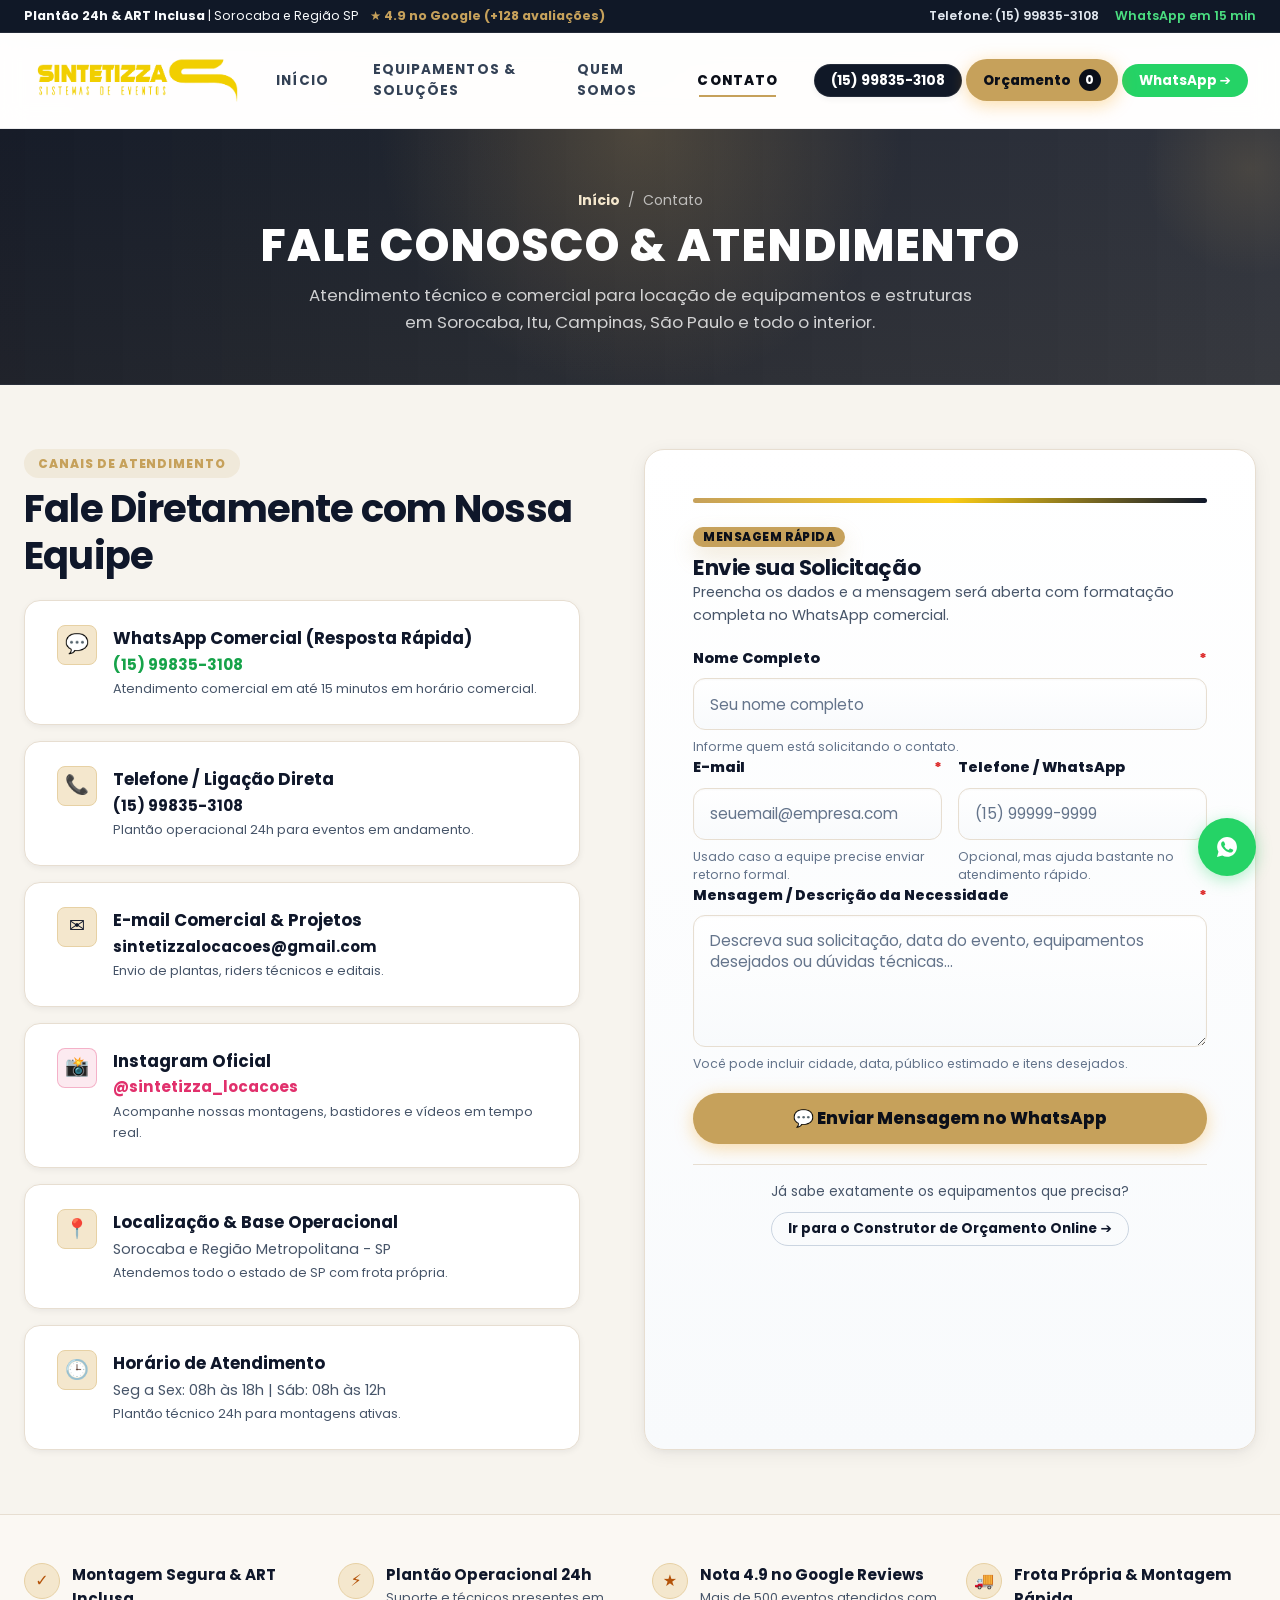
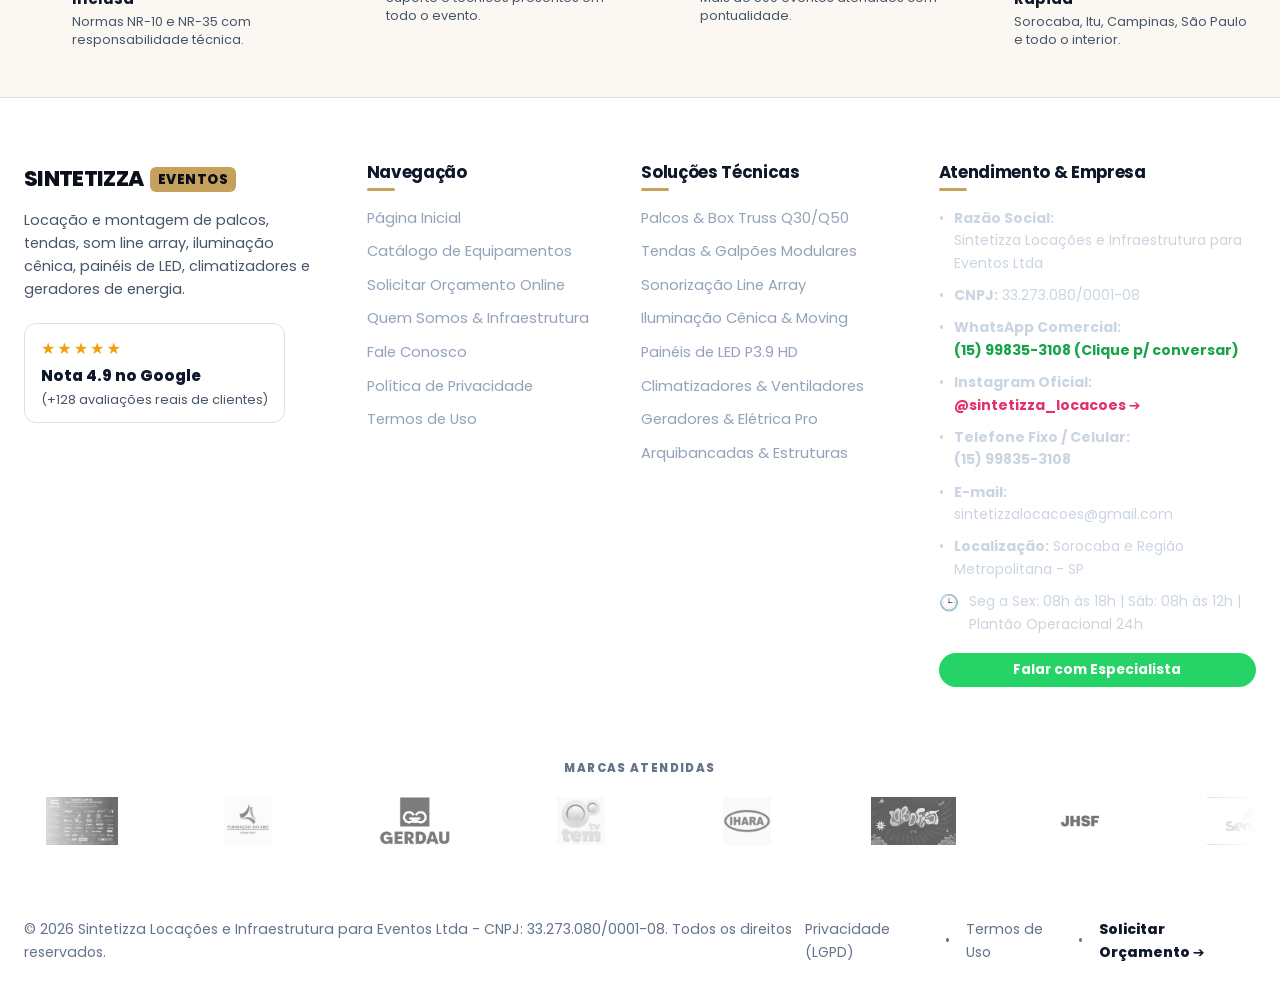
==== commit a9faefe6: "Atualiza contato de WhatsApp, estilos visuais e ajusta galeria" ====
--- a/contato.html
+++ b/contato.html
@@ -24,7 +24,7 @@
   <!-- Google Fonts -->
   <link rel="preconnect" href="https://fonts.googleapis.com">
   <link rel="preconnect" href="https://fonts.gstatic.com" crossorigin>
-  <link href="https://fonts.googleapis.com/css2?family=Plus+Jakarta+Sans:wght@400;500;600;700;800&display=swap" rel="stylesheet">
+  <link href="https://fonts.googleapis.com/css2?family=Poppins:wght@400;500;600;700;800&display=swap" rel="stylesheet">
   
   <!-- Estilos CSS -->
   <link rel="stylesheet" href="css/variables.css">
@@ -40,7 +40,7 @@
     "mainEntity": {
       "@type": "LocalBusiness",
       "name": "Sintetizza Eventos",
-      "telephone": "+5515997339422",
+      "telephone": "+5515998353108",
       "email": "sintetizzalocacoes@gmail.com",
       "address": {
         "@type": "PostalAddress",
@@ -84,20 +84,20 @@
           
           <div class="contact-info-cards">
             
-            <a href="https://wa.me/5515997339422?text=Olá!%20Gostaria%20de%20tirar%20uma%20dúvida%20sobre%20locação%20de%20equipamentos." target="_blank" rel="noopener" class="contact-card" title="Conversar no WhatsApp">
+            <a href="https://wa.me/5515998353108?text=Olá!%20Gostaria%20de%20tirar%20uma%20dúvida%20sobre%20locação%20de%20equipamentos." target="_blank" rel="noopener" class="contact-card" title="Conversar no WhatsApp">
               <div class="contact-icon-box">💬</div>
               <div>
                 <strong style="color: var(--color-text-primary); font-size: 1.05rem; display: block;">WhatsApp Comercial (Resposta Rápida)</strong>
-                <span style="color: var(--color-success); font-weight: 700; font-size: 0.95rem;">(15) 99733-9422</span>
+                <span style="color: var(--color-success); font-weight: 700; font-size: 0.95rem;">(15) 99835-3108</span>
                 <p style="font-size: 0.8rem; color: var(--color-text-secondary); margin-top: 2px;">Atendimento comercial em até 15 minutos em horário comercial.</p>
               </div>
             </a>
 
-            <a href="tel:+5515997339422" class="contact-card" title="Ligar Agora">
+            <a href="tel:+5515998353108" class="contact-card" title="Ligar Agora">
               <div class="contact-icon-box">📞</div>
               <div>
                 <strong style="color: var(--color-text-primary); font-size: 1.05rem; display: block;">Telefone / Ligação Direta</strong>
-                <span style="color: var(--color-text-primary); font-weight: 700; font-size: 0.95rem;">(15) 99733-9422</span>
+                <span style="color: var(--color-text-primary); font-weight: 700; font-size: 0.95rem;">(15) 99835-3108</span>
                 <p style="font-size: 0.8rem; color: var(--color-text-secondary); margin-top: 2px;">Plantão operacional 24h para eventos em andamento.</p>
               </div>
             </a>
@@ -209,4 +209,3 @@
   <script src="js/main.js" defer></script>
 </body>
 </html>
-
--- a/css/variables.css
+++ b/css/variables.css
@@ -5,20 +5,20 @@
    * ========================================================================== */
 
   /* Brand Colors */
-  --color-brand: #F59E0B;
-  --color-brand-primary: #F59E0B;
-  --color-brand-hover: #D97706;
-  --color-brand-primary-hover: #D97706;
-  --color-brand-active: #B45309;
-  --color-brand-light: #FEF3C7;
-  --color-brand-primary-light: #FEF3C7;
-  --color-brand-subtle: #FFFBEB;
-  --color-brand-primary-subtle: #FFFBEB;
-  --color-brand-border: #FDE68A;
-  --color-brand-primary-border: #FDE68A;
-  --color-brand-glow: rgba(245, 158, 11, 0.32);
-  --color-brand-primary-glow: rgba(245, 158, 11, 0.32);
-  --color-brand-dark: #78350F;
+  --color-brand: #C6A15B;
+  --color-brand-primary: #C6A15B;
+  --color-brand-hover: #A88443;
+  --color-brand-primary-hover: #A88443;
+  --color-brand-active: #86672F;
+  --color-brand-light: #F4E7CD;
+  --color-brand-primary-light: #F4E7CD;
+  --color-brand-subtle: #FBF6EE;
+  --color-brand-primary-subtle: #FBF6EE;
+  --color-brand-border: #E7D1A4;
+  --color-brand-primary-border: #E7D1A4;
+  --color-brand-glow: rgba(198, 161, 91, 0.28);
+  --color-brand-primary-glow: rgba(198, 161, 91, 0.28);
+  --color-brand-dark: #715325;
 
   /* Neutral Dark Palette (Executivo & Profissional) */
   --color-slate-950: #0B0F19;
@@ -36,12 +36,12 @@
   --color-white:     #FFFFFF;
 
   /* Light Surface Palette (Catálogo e Áreas Claras) */
-  --color-bg-light: #F8FAFC;
-  --color-bg-alt: #F1F5F9;
+  --color-bg-light: #F7F4EE;
+  --color-bg-alt: #EFE7DA;
   --color-surface-light: #FFFFFF;
-  --color-surface-alt: #F8FAFC;
-  --color-border-light: #E2E8F0;
-  --color-border-strong: #CBD5E1;
+  --color-surface-alt: #FBF8F3;
+  --color-border-light: #E7DED1;
+  --color-border-strong: #D8CCBB;
 
   /* Dark Surface Palette (Hero & Seções de Autoridade) */
   --color-bg-dark: #0B0F19;
@@ -75,8 +75,8 @@
   --color-info-soft: #EFF6FF;
 
   /* Typography */
-  --font-family-base: 'Plus Jakarta Sans', system-ui, -apple-system, BlinkMacSystemFont, 'Segoe UI', Roboto, Helvetica, Arial, sans-serif;
-  --font-family-heading: 'Plus Jakarta Sans', system-ui, -apple-system, BlinkMacSystemFont, 'Segoe UI', Roboto, sans-serif;
+  --font-family-base: 'Poppins', system-ui, -apple-system, BlinkMacSystemFont, 'Segoe UI', Roboto, Helvetica, Arial, sans-serif;
+  --font-family-heading: 'Poppins', system-ui, -apple-system, BlinkMacSystemFont, 'Segoe UI', Roboto, sans-serif;
 
   /* Spacing Scale */
   --space-2xs: 4px;
@@ -107,12 +107,14 @@
   --shadow-dropdown: 0 16px 40px rgba(15, 23, 42, 0.15);
 
   /* Transitions */
-  --transition-fast: 0.15s ease;
-  --transition-normal: 0.25s cubic-bezier(0.16, 1, 0.3, 1);
-  --transition-smooth: 0.35s cubic-bezier(0.16, 1, 0.3, 1);
+  --ease-out-expo: cubic-bezier(0.16, 1, 0.3, 1);
+  --transition-fast: 0.18s var(--ease-out-expo);
+  --transition-normal: 0.32s var(--ease-out-expo);
+  --transition-smooth: 0.5s var(--ease-out-expo);
+  --transition-base: var(--transition-normal);
 
   /* Layout */
-  --container-max-width: 1240px;
+  --container-max-width: 1280px;
   --container-padding: 24px;
-  --header-height: 80px;
+  --header-height: 96px;
 }
--- a/css/global.css
+++ b/css/global.css
@@ -11,6 +11,7 @@
 html {
   font-size: 16px;
   scroll-behavior: smooth;
+  scroll-padding-top: calc(var(--header-height) + var(--space-md));
   -webkit-font-smoothing: antialiased;
   -moz-osx-font-smoothing: grayscale;
 }
@@ -18,7 +19,9 @@
 body {
   font-family: var(--font-family-base);
   color: var(--color-text-primary);
-  background-color: var(--color-bg-light);
+  background:
+    radial-gradient(circle at top, rgba(198, 161, 91, 0.08), transparent 28%),
+    var(--color-bg-light);
   line-height: 1.6;
   min-height: 100vh;
   display: flex;
@@ -28,10 +31,10 @@
 /* Typography */
 h1, h2, h3, h4, h5, h6 {
   font-family: var(--font-family-heading);
-  font-weight: 800;
+  font-weight: 700;
   line-height: 1.22;
   color: var(--color-text-primary);
-  letter-spacing: -0.025em;
+  letter-spacing: -0.02em;
 }
 
 h1 { font-size: clamp(2.1rem, 4vw + 0.5rem, 3.4rem); }
@@ -46,7 +49,7 @@
 a {
   color: inherit;
   text-decoration: none;
-  transition: all var(--transition-fast);
+  transition: color var(--transition-fast), background-color var(--transition-fast), border-color var(--transition-fast), opacity var(--transition-fast);
 }
 
 img {
@@ -57,6 +60,18 @@
 
 ul, ol {
   list-style: none;
+}
+
+.sr-only {
+  position: absolute;
+  width: 1px;
+  height: 1px;
+  padding: 0;
+  margin: -1px;
+  overflow: hidden;
+  clip: rect(0, 0, 0, 0);
+  white-space: nowrap;
+  border: 0;
 }
 
 /* Layout Containers */
@@ -92,6 +107,24 @@
   padding: var(--space-xl) 0;
 }
 
+/* Home navigation follows a screen-by-screen rhythm on larger displays. */
+@media (min-width: 769px) and (prefers-reduced-motion: no-preference) {
+  html.screen-scroll {
+    scroll-snap-type: y mandatory;
+  }
+
+  .home-page > section {
+    min-height: calc(100svh - var(--header-height));
+    scroll-snap-align: start;
+    scroll-snap-stop: always;
+    scroll-margin-top: var(--header-height);
+  }
+
+  .home-page > .hero-section {
+    min-height: 100svh;
+  }
+}
+
 .section-dark {
   background-color: var(--color-slate-950);
   color: var(--color-text-light);
@@ -133,12 +166,12 @@
 }
 
 .section-subtitle {
-  display: inline-flex;
+  display: flex;
+  width: fit-content;
   align-items: center;
   gap: 8px;
   color: var(--color-brand);
-  background-color: rgba(245, 158, 11, 0.12);
-  border: 1px solid rgba(245, 158, 11, 0.28);
+  background-color: rgba(198, 161, 91, 0.14);
   padding: 5px 14px;
   border-radius: var(--radius-pill);
   font-weight: 800;
@@ -151,6 +184,15 @@
 .section-title {
   margin-bottom: var(--space-xs);
   color: var(--color-text-primary);
+}
+
+.section-header .section-subtitle {
+  margin-left: auto;
+  margin-right: auto;
+}
+
+.section-header.text-left .section-subtitle {
+  margin-left: 0;
 }
 
 .section-dark .section-title {
@@ -185,32 +227,28 @@
   background-color: var(--color-brand);
   color: var(--color-slate-950);
   font-weight: 800;
-  box-shadow: 0 2px 8px rgba(245, 158, 11, 0.35);
+  box-shadow: 0 10px 22px rgba(198, 161, 91, 0.24);
 }
 
 .badge-brand-soft {
   background-color: var(--color-brand-light);
   color: var(--color-brand-dark);
-  border: 1px solid var(--color-brand-border);
 }
 
 .badge-dark {
   background-color: rgba(15, 23, 42, 0.85);
   backdrop-filter: blur(8px);
   color: var(--color-slate-100);
-  border: 1px solid rgba(255, 255, 255, 0.15);
 }
 
 .badge-success {
   background-color: var(--color-success-soft);
   color: var(--color-success);
-  border: 1px solid var(--color-success-border);
 }
 
 .badge-ghost {
   background-color: rgba(255, 255, 255, 0.1);
   color: var(--color-slate-200);
-  border: 1px solid rgba(255, 255, 255, 0.2);
   backdrop-filter: blur(6px);
 }
 
@@ -225,10 +263,10 @@
   font-size: 0.95rem;
   line-height: 1;
   padding: 14px 24px;
-  border-radius: var(--radius-md);
+  border-radius: var(--radius-pill);
   border: 1px solid transparent;
   cursor: pointer;
-  transition: all var(--transition-normal);
+  transition: transform var(--transition-normal), background-color var(--transition-normal), border-color var(--transition-normal), color var(--transition-normal), box-shadow var(--transition-normal);
   text-align: center;
   white-space: nowrap;
   user-select: none;
@@ -236,7 +274,7 @@
 }
 
 .btn:active {
-  transform: scale(0.98);
+  transform: translateY(0) scale(0.98);
 }
 
 .btn-primary {
@@ -249,19 +287,26 @@
 .btn-primary:hover {
   background-color: var(--color-brand-hover);
   color: var(--color-slate-950);
-  box-shadow: 0 8px 24px rgba(245, 158, 11, 0.45);
+  box-shadow: 0 14px 28px rgba(198, 161, 91, 0.32);
   transform: translateY(-2px);
 }
 
+.btn:focus-visible,
+a:focus-visible,
+button:focus-visible {
+  outline: 3px solid var(--color-brand);
+  outline-offset: 3px;
+}
+
 .btn-dark {
-  background-color: var(--color-slate-900);
+  background-color: #101827;
   color: var(--color-white);
-  border: 1px solid var(--color-slate-700);
+  border: 1px solid rgba(255, 255, 255, 0.08);
   box-shadow: var(--shadow-sm);
 }
 
 .btn-dark:hover {
-  background-color: var(--color-slate-800);
+  background-color: #1A2436;
   border-color: var(--color-brand);
   color: var(--color-white);
   transform: translateY(-2px);
@@ -323,13 +368,13 @@
 .btn-sm {
   padding: 9px 16px;
   font-size: 0.85rem;
-  border-radius: var(--radius-sm);
+  border-radius: var(--radius-pill);
 }
 
 .btn-lg {
   padding: 16px 30px;
   font-size: 1.05rem;
-  border-radius: var(--radius-md);
+  border-radius: var(--radius-pill);
 }
 
 .btn-block {
@@ -460,3 +505,25 @@
 .font-bold { font-weight: 700; }
 .font-extrabold { font-weight: 800; }
 
+/* Content appears progressively without blocking the page when JavaScript is unavailable. */
+.js-motion .reveal-on-scroll {
+  opacity: 0;
+  transform: translateY(20px);
+  transition: opacity 0.65s var(--ease-out-expo), transform 0.65s var(--ease-out-expo);
+  transition-delay: var(--reveal-delay, 0ms);
+}
+
+.js-motion .reveal-on-scroll.is-visible {
+  opacity: 1;
+  transform: translateY(0);
+}
+
+@media (prefers-reduced-motion: reduce) {
+  html { scroll-behavior: auto; }
+  *, *::before, *::after {
+    animation-duration: 0.01ms !important;
+    animation-iteration-count: 1 !important;
+    scroll-behavior: auto !important;
+    transition-duration: 0.01ms !important;
+  }
+}
--- a/css/components.css
+++ b/css/components.css
@@ -4,7 +4,7 @@
 
 /* Top Trust Bar */
 .top-trust-bar {
-  background-color: #0F172A;
+  background-color: #101827;
   color: #F8FAFC;
   font-size: 0.78rem;
   padding: 6px 0;
@@ -61,22 +61,26 @@
   position: sticky;
   top: 0;
   z-index: 100;
-  background-color: rgba(255, 255, 255, 0.95);
+  background-color: rgba(255, 255, 255, 0.92);
   backdrop-filter: blur(12px);
   -webkit-backdrop-filter: blur(12px);
-  border-bottom: 1px solid var(--color-border-light);
   height: var(--header-height);
-  transition: all var(--transition-normal);
+  transition: background-color var(--transition-normal), border-color var(--transition-normal), box-shadow var(--transition-normal);
+  border-bottom: 1px solid rgba(16, 24, 39, 0.08);
 }
 
 .site-header.scrolled {
-  box-shadow: 0 4px 16px rgba(15, 23, 42, 0.08);
+  box-shadow: 0 16px 36px rgba(15, 23, 42, 0.08);
 }
 
 .header-container {
   display: flex;
   align-items: center;
   justify-content: space-between;
+  gap: clamp(16px, 2vw, 32px);
+  max-width: 1440px;
+  padding-left: 32px;
+  padding-right: 32px;
   height: 100%;
 }
 
@@ -88,7 +92,7 @@
 }
 
 .brand-logo-img {
-  height: 38px;
+  height: 44px;
   width: auto;
   object-fit: contain;
   display: block;
@@ -119,66 +123,50 @@
   display: flex;
   align-items: center;
   gap: var(--space-lg);
+  flex: 1;
+  justify-content: center;
 }
 
 .nav-link {
-  color: var(--color-text-secondary);
-  font-weight: 600;
-  font-size: 0.95rem;
-  padding: 8px 12px;
-  border-radius: var(--radius-sm);
-  transition: all var(--transition-fast);
+  color: var(--color-slate-700);
+  font-weight: 700;
+  font-size: 0.84rem;
+  letter-spacing: 0.08em;
+  text-transform: uppercase;
+  padding: 8px 10px;
+  border-radius: 0;
+  transition: color var(--transition-fast), opacity var(--transition-fast);
   position: relative;
-}
-
-.nav-link:hover,
+  text-decoration: none;
+}
+
+.nav-link:hover {
+  color: var(--color-slate-950);
+  background-color: transparent;
+}
+
 .nav-link.active {
-  color: var(--color-text-primary);
-}
-
-.nav-link.active::after {
+  color: var(--color-slate-950);
+  background-color: transparent;
+  font-weight: 800;
+}
+
+.nav-link::after {
   content: '';
   position: absolute;
-  bottom: -4px;
   left: 12px;
   right: 12px;
-  height: 3px;
-  background-color: var(--color-brand-primary);
-  border-radius: 2px;
-}
-
-.header-actions {
-  display: flex;
-  align-items: center;
-  gap: var(--space-sm);
-}
-
-.nav-link {
-  color: var(--color-slate-600);
-  font-weight: 700;
-  font-size: 0.92rem;
-  padding: 8px 14px;
-  border-radius: var(--radius-pill);
-  transition: all var(--transition-fast);
-  position: relative;
-  text-decoration: none;
-}
-
-.nav-link:hover {
-  color: var(--color-slate-950);
-  background-color: var(--color-slate-100);
-}
-
-.nav-link.active {
-  color: var(--color-slate-950);
-  background-color: var(--color-brand-light);
-  font-weight: 800;
-}
-
-.header-actions {
-  display: flex;
-  align-items: center;
-  gap: var(--space-sm);
+  bottom: 2px;
+  height: 2px;
+  background: var(--color-brand);
+  transform: scaleX(0);
+  transform-origin: center;
+  transition: transform var(--transition-fast);
+}
+
+.nav-link:hover::after,
+.nav-link.active::after {
+  transform: scaleX(1);
 }
 
 .quote-nav-btn {
@@ -315,9 +303,22 @@
 /* Hero Section (Above The Fold) */
 .hero-section {
   position: relative;
-  background: linear-gradient(180deg, var(--color-brand-primary-light) 0%, #FFFFFF 100%);
-  padding: calc(var(--space-2xl) + 10px) 0 var(--space-3xl) 0;
-  border-bottom: 1px solid var(--color-border-light);
+  background:
+    linear-gradient(90deg, rgba(9, 15, 28, 0.94) 0%, rgba(9, 15, 28, 0.78) 48%, rgba(9, 15, 28, 0.62) 100%),
+    url("../assets/images/principal-novo-3.png") center center / cover no-repeat;
+  padding: calc(var(--space-3xl) + 12px) 0 var(--space-4xl) 0;
+  border-bottom: 1px solid rgba(255, 255, 255, 0.08);
+  overflow: hidden;
+}
+
+.hero-section::after {
+  content: '';
+  position: absolute;
+  inset: 0;
+  background:
+    radial-gradient(circle at 78% 24%, rgba(198, 161, 91, 0.22), transparent 20%),
+    linear-gradient(180deg, transparent 0%, rgba(9, 15, 28, 0.16) 100%);
+  pointer-events: none;
 }
 
 .hero-grid {
@@ -325,6 +326,8 @@
   grid-template-columns: 1.2fr 0.8fr;
   gap: var(--space-2xl);
   align-items: center;
+  position: relative;
+  z-index: 1;
 }
 
 .hero-tag {
@@ -336,26 +339,30 @@
 }
 
 .hero-title {
-  color: var(--color-text-primary);
-  font-size: clamp(2.1rem, 3.8vw, 3.2rem);
-  font-weight: 800;
-  line-height: 1.18;
+  color: #FFFFFF;
+  font-size: clamp(2.6rem, 5vw, 5.4rem);
+  font-weight: 800;
+  line-height: 1.02;
   margin-bottom: var(--space-md);
-  letter-spacing: -0.03em;
+  letter-spacing: -0.04em;
+  max-width: 720px;
+  text-transform: uppercase;
 }
 
 .hero-title .highlight {
-  color: #0F172A;
-  background: linear-gradient(180deg, transparent 65%, var(--color-brand-primary) 65%);
-  padding: 0 4px;
+  color: #FFFFFF;
+  background: none;
+  display: inline-block;
+  border-bottom: 4px solid var(--color-brand-primary);
+  padding: 0 2px 4px;
 }
 
 .hero-desc {
   font-size: 1.1rem;
-  color: var(--color-text-secondary);
+  color: rgba(255, 255, 255, 0.82);
   margin-bottom: var(--space-xl);
   max-width: 580px;
-  line-height: 1.6;
+  line-height: 1.8;
 }
 
 .hero-actions {
@@ -371,30 +378,31 @@
   grid-template-columns: repeat(4, 1fr);
   gap: var(--space-md);
   padding-top: var(--space-lg);
-  border-top: 1px solid var(--color-border-light);
+  border-top: 1px solid rgba(255, 255, 255, 0.14);
 }
 
 .stat-item .stat-number {
   font-size: 1.6rem;
   font-weight: 800;
-  color: var(--color-text-primary);
+  color: #FFFFFF;
   line-height: 1.1;
 }
 
 .stat-item .stat-label {
   font-size: 0.8rem;
-  color: var(--color-text-secondary);
+  color: rgba(255, 255, 255, 0.72);
   margin-top: 3px;
   font-weight: 600;
 }
 
 .hero-visual-card {
   position: relative;
-  background: var(--color-surface-light);
-  border: 1.5px solid var(--color-brand-primary-border);
+  background: rgba(255, 255, 255, 0.94);
+  border: 1px solid rgba(255, 255, 255, 0.44);
   border-radius: var(--radius-xl);
   padding: var(--space-xl);
-  box-shadow: var(--shadow-card);
+  box-shadow: 0 24px 60px rgba(2, 6, 23, 0.28);
+  backdrop-filter: blur(16px);
 }
 
 .hero-trust-pills {
@@ -408,13 +416,13 @@
   display: inline-flex;
   align-items: center;
   gap: 6px;
-  background: var(--color-surface-alt);
-  border: 1px solid var(--color-border-light);
+  background: rgba(255, 255, 255, 0.1);
   padding: 6px 12px;
   border-radius: var(--radius-pill);
   font-size: 0.82rem;
   font-weight: 700;
-  color: var(--color-text-primary);
+  color: #FFFFFF;
+  border: 1px solid rgba(255, 255, 255, 0.12);
 }
 
 /* Category Filter Bar */
@@ -468,8 +476,8 @@
 .product-image-wrap {
   position: relative;
   width: 100%;
-  height: 220px;
-  background-color: #F8FAFC;
+  aspect-ratio: 4 / 3;
+  background-color: var(--color-slate-100);
   overflow: hidden;
   display: flex;
   align-items: center;
@@ -479,13 +487,124 @@
 .product-img {
   width: 100%;
   height: 100%;
-  object-fit: contain;
-  padding: 12px;
+  object-fit: cover;
   transition: transform var(--transition-normal), opacity var(--transition-normal);
 }
 
 .product-card:hover .product-img {
   transform: scale(1.06);
+}
+
+.strategic-groups-grid {
+  display: grid;
+  grid-template-columns: repeat(3, 1fr);
+  gap: var(--space-lg);
+}
+
+.strategic-group-card {
+  background:
+    radial-gradient(circle at top right, rgba(198, 161, 91, 0.14), transparent 30%),
+    linear-gradient(180deg, #FFFFFF 0%, #FBF8F3 100%);
+  border: 1px solid var(--color-border-light);
+  border-radius: var(--radius-xl);
+  padding: var(--space-xl);
+  box-shadow: var(--shadow-card);
+  display: flex;
+  flex-direction: column;
+  min-height: 100%;
+  transition: transform var(--transition-normal), border-color var(--transition-normal), box-shadow var(--transition-normal);
+}
+
+.strategic-group-card:hover {
+  transform: translateY(-4px);
+  border-color: var(--color-brand-border);
+  box-shadow: var(--shadow-card-hover);
+}
+
+.strategic-group-top {
+  display: flex;
+  align-items: center;
+  justify-content: space-between;
+  gap: 12px;
+  margin-bottom: var(--space-md);
+}
+
+.strategic-group-icon {
+  width: 48px;
+  height: 48px;
+  display: inline-flex;
+  align-items: center;
+  justify-content: center;
+  border-radius: var(--radius-md);
+  background: linear-gradient(180deg, #FBF6EE 0%, #F3E5C9 100%);
+  border: 1px solid var(--color-brand-primary-border);
+  font-size: 1.35rem;
+}
+
+.strategic-group-accent {
+  display: inline-flex;
+  align-items: center;
+  padding: 6px 10px;
+  border-radius: var(--radius-pill);
+  background: rgba(15, 23, 42, 0.92);
+  color: #F8FAFC;
+  font-size: 0.72rem;
+  font-weight: 800;
+  letter-spacing: 0.04em;
+  text-transform: uppercase;
+}
+
+.strategic-group-title {
+  font-size: 1.2rem;
+  line-height: 1.3;
+  color: var(--color-slate-950);
+  margin-bottom: 8px;
+}
+
+.strategic-group-desc {
+  color: var(--color-slate-600);
+  font-size: 0.92rem;
+  line-height: 1.6;
+  margin-bottom: var(--space-md);
+}
+
+.strategic-group-list {
+  list-style: none;
+  padding: 0;
+  margin: 0 0 var(--space-lg) 0;
+  display: flex;
+  flex-direction: column;
+  gap: 8px;
+}
+
+.strategic-group-list li {
+  position: relative;
+  padding-left: 18px;
+  color: var(--color-slate-700);
+  font-size: 0.88rem;
+  font-weight: 600;
+}
+
+.strategic-group-list li::before {
+  content: '';
+  position: absolute;
+  left: 0;
+  top: 9px;
+  width: 8px;
+  height: 8px;
+  border-radius: 999px;
+  background: var(--color-brand-primary);
+}
+
+.strategic-group-link {
+  margin-top: auto;
+  font-weight: 800;
+  color: var(--color-slate-950);
+  text-decoration: none;
+}
+
+.strategic-group-link:hover {
+  color: #B45309;
 }
 
 .product-tag {
@@ -590,7 +709,7 @@
   border: 1.5px solid var(--color-border-light);
   cursor: pointer;
   white-space: nowrap;
-  transition: all var(--transition-fast);
+  transition: transform var(--transition-fast), background-color var(--transition-fast), border-color var(--transition-fast), color var(--transition-fast), box-shadow var(--transition-fast);
 }
 
 .filter-pill:hover {
@@ -877,7 +996,6 @@
   align-items: center;
   gap: 6px;
   background-color: var(--color-surface-light);
-  border: 1px solid var(--color-border-light);
   padding: 6px 14px;
   border-radius: var(--radius-pill);
   font-size: 0.85rem;
@@ -887,7 +1005,6 @@
 }
 
 .city-tag-chip:hover {
-  border-color: var(--color-brand-primary);
   background-color: var(--color-brand-primary-light);
 }
 
@@ -904,61 +1021,30 @@
 }
 
 .floating-btn-wa {
-  display: flex;
-  align-items: center;
-  gap: 8px;
+  display: inline-flex;
+  align-items: center;
+  justify-content: center;
+  width: 58px;
+  height: 58px;
   background-color: #25D366;
   color: #FFFFFF;
-  padding: 10px 18px;
-  border-radius: var(--radius-pill);
+  padding: 0;
+  border-radius: 999px;
   box-shadow: 0 4px 16px rgba(37, 211, 102, 0.35);
-  font-weight: 800;
-  font-size: 0.875rem;
   text-decoration: none;
   transition: all var(--transition-smooth);
+}
+
+.floating-btn-icon {
+  display: inline-flex;
+  align-items: center;
+  justify-content: center;
 }
 
 .floating-btn-wa:hover {
   transform: translateY(-2px);
   background-color: #20BA5A;
   box-shadow: 0 6px 20px rgba(37, 211, 102, 0.45);
-}
-
-.floating-quote-btn {
-  display: flex;
-  align-items: center;
-  gap: 10px;
-  background-color: var(--color-slate-950);
-  color: var(--color-brand);
-  border: 2px solid var(--color-brand);
-  padding: 11px 20px;
-  border-radius: var(--radius-pill);
-  box-shadow: 0 8px 24px rgba(15, 23, 42, 0.35);
-  cursor: pointer;
-  transition: all var(--transition-smooth);
-  font-weight: 800;
-  font-size: 0.9rem;
-  text-decoration: none;
-}
-
-.floating-quote-btn:hover {
-  transform: translateY(-2px);
-  background-color: var(--color-brand-primary-hover);
-  box-shadow: 0 6px 20px rgba(241, 207, 0, 0.5);
-}
-
-.floating-quote-count {
-  display: flex;
-  align-items: center;
-  justify-content: center;
-  background-color: var(--color-brand);
-  color: var(--color-slate-950);
-  min-width: 24px;
-  height: 24px;
-  border-radius: var(--radius-pill);
-  font-size: 0.75rem;
-  font-weight: 800;
-  transition: all var(--transition-fast);
 }
 
 /* Mobile Sticky Bottom Action Bar (Mobile First) */
@@ -1162,6 +1248,65 @@
   color: var(--color-slate-300);
 }
 
+.footer-client-marquee {
+  margin-bottom: var(--space-xl);
+  padding-top: var(--space-lg);
+}
+
+.footer-client-label {
+  display: block;
+  margin-bottom: var(--space-sm);
+  color: var(--color-slate-500);
+  font-size: 0.72rem;
+  font-weight: 800;
+  letter-spacing: 0.12em;
+  text-align: center;
+  text-transform: uppercase;
+}
+
+.footer-client-viewport {
+  overflow: hidden;
+  padding: 8px 0;
+  mask-image: linear-gradient(to right, transparent, #000 7%, #000 93%, transparent);
+}
+
+.footer-client-track {
+  display: flex;
+  width: max-content;
+  animation: footer-client-scroll 46s linear infinite;
+}
+
+.footer-client-set {
+  display: flex;
+  align-items: center;
+  gap: clamp(28px, 4vw, 64px);
+  flex: none;
+  padding-right: clamp(28px, 4vw, 64px);
+}
+
+.footer-client-set img {
+  width: clamp(96px, 9vw, 130px);
+  height: 48px;
+  flex: none;
+  object-fit: contain;
+  filter: grayscale(1);
+  opacity: 0.62;
+  transition: filter var(--transition-fast), opacity var(--transition-fast);
+}
+
+.footer-client-set img:hover {
+  filter: grayscale(0);
+  opacity: 1;
+}
+
+@keyframes footer-client-scroll {
+  to { transform: translateX(-50%); }
+}
+
+@media (prefers-reduced-motion: reduce) {
+  .footer-client-track { animation-duration: 92s; }
+}
+
 .footer-bottom {
   padding-top: var(--space-xl);
   border-top: 1px solid var(--color-border-dark);
@@ -1184,10 +1329,16 @@
   .trust-strip-grid { grid-template-columns: repeat(2, 1fr); }
   .reviews-grid { grid-template-columns: 1fr; }
   .hero-stats { grid-template-columns: repeat(2, 1fr); }
+  .strategic-groups-grid { grid-template-columns: 1fr 1fr; }
   .hide-tablet { display: none; }
 }
 
 @media (max-width: 768px) {
+  :root { --header-height: 72px; }
+  .header-container {
+    padding-left: 20px;
+    padding-right: 20px;
+  }
   body {
     padding-bottom: 60px; /* Espaço para a barra fixa mobile */
   }
@@ -1199,6 +1350,7 @@
   .footer-bottom { flex-direction: column; gap: var(--space-xs); text-align: center; }
   .hero-stats { grid-template-columns: repeat(2, 1fr); }
   .hero-visual-card { padding: var(--space-lg); }
+  .strategic-groups-grid { grid-template-columns: 1fr; }
 }
 
 /* Wireframe Placeholders */
--- a/css/pages.css
+++ b/css/pages.css
@@ -5,10 +5,9 @@
 /* 1. Page Banners */
 .page-banner {
   background:
-    radial-gradient(circle at top center, rgba(245, 158, 11, 0.22), transparent 45%),
-    linear-gradient(180deg, #FFF9EC 0%, #F8FAFC 100%);
-  padding: calc(var(--space-2xl) + 10px) 0 var(--space-2xl) 0;
-  border-bottom: 1px solid var(--color-border-light);
+    linear-gradient(90deg, rgba(9, 15, 28, 0.94) 0%, rgba(9, 15, 28, 0.84) 100%);
+  padding: calc(var(--space-3xl) - 4px) 0 var(--space-2xl) 0;
+  border-bottom: 1px solid rgba(255, 255, 255, 0.08);
   text-align: center;
   position: relative;
   overflow: hidden;
@@ -21,7 +20,9 @@
   left: 0;
   right: 0;
   bottom: 0;
-  background: radial-gradient(circle at 50% 0%, rgba(245, 158, 11, 0.15), transparent 70%);
+  background:
+    radial-gradient(circle at 50% 0%, rgba(198, 161, 91, 0.26), transparent 38%),
+    linear-gradient(180deg, transparent 0%, rgba(198, 161, 91, 0.05) 100%);
   pointer-events: none;
 }
 
@@ -31,29 +32,31 @@
   justify-content: center;
   gap: 8px;
   font-size: 0.88rem;
-  color: var(--color-slate-400);
+  color: rgba(255, 255, 255, 0.66);
   margin-bottom: var(--space-xs);
   position: relative;
   z-index: 2;
 }
 
 .page-banner .breadcrumb a {
-  color: var(--color-brand);
+  color: var(--color-brand-light);
   font-weight: 700;
   text-decoration: none;
 }
 
 .page-banner-title {
-  color: var(--color-slate-950);
+  color: #FFFFFF;
   font-size: clamp(2rem, 3.5vw, 2.8rem);
   font-weight: 800;
   margin-bottom: var(--space-xs);
   position: relative;
   z-index: 2;
+  text-transform: uppercase;
+  letter-spacing: 0.02em;
 }
 
 .page-banner-desc {
-  color: var(--color-slate-600);
+  color: rgba(255, 255, 255, 0.78);
   font-size: 1.05rem;
   max-width: 680px;
   margin: 0 auto;
@@ -69,7 +72,7 @@
   height: 220px;
   right: -80px;
   top: -70px;
-  background: radial-gradient(circle, rgba(15, 23, 42, 0.08), transparent 68%);
+  background: radial-gradient(circle, rgba(198, 161, 91, 0.16), transparent 68%);
   pointer-events: none;
 }
 
@@ -78,6 +81,540 @@
   display: grid;
   grid-template-columns: 1fr 1fr;
   gap: var(--space-xl);
+}
+
+.comparison-grid-single {
+  grid-template-columns: 1fr;
+  max-width: 920px;
+  margin: 0 auto;
+}
+
+.portfolio-showcase-grid {
+  display: grid;
+  grid-template-columns: 1.2fr 0.9fr 0.9fr;
+  gap: var(--space-lg);
+  margin-bottom: var(--space-2xl);
+}
+
+.portfolio-showcase-card {
+  position: relative;
+  background:
+    linear-gradient(180deg, rgba(255, 255, 255, 0.98) 0%, rgba(248, 250, 252, 0.98) 100%);
+  border: 1px solid var(--color-border-light);
+  border-radius: var(--radius-xl);
+  padding: var(--space-xl);
+  box-shadow: var(--shadow-card);
+  overflow: hidden;
+}
+
+.portfolio-showcase-card::after {
+  content: '';
+  position: absolute;
+  inset: auto -30px -40px auto;
+  width: 120px;
+  height: 120px;
+  border-radius: 999px;
+  background: radial-gradient(circle, rgba(245, 158, 11, 0.18), transparent 70%);
+  pointer-events: none;
+}
+
+.portfolio-showcase-card-main {
+  background:
+    radial-gradient(circle at top left, rgba(245, 158, 11, 0.22), transparent 36%),
+    linear-gradient(135deg, #FFF7E6 0%, #FFFFFF 70%);
+  border: 1px solid rgba(245, 158, 11, 0.28);
+}
+
+.portfolio-showcase-card-accent {
+  background:
+    radial-gradient(circle at top right, rgba(15, 23, 42, 0.09), transparent 34%),
+    linear-gradient(180deg, #FFFDF7 0%, #F8FAFC 100%);
+}
+
+.portfolio-kicker {
+  display: inline-flex;
+  align-items: center;
+  gap: 6px;
+  padding: 6px 12px;
+  border-radius: var(--radius-pill);
+  background: rgba(15, 23, 42, 0.92);
+  color: #F8FAFC;
+  font-size: 0.75rem;
+  font-weight: 800;
+  letter-spacing: 0.04em;
+  text-transform: uppercase;
+  margin-bottom: var(--space-md);
+}
+
+.portfolio-showcase-card h3 {
+  font-size: 1.35rem;
+  line-height: 1.25;
+  color: var(--color-slate-950);
+  margin-bottom: 10px;
+}
+
+.portfolio-showcase-card p {
+  color: var(--color-slate-600);
+  font-size: 0.95rem;
+  line-height: 1.65;
+  margin-bottom: var(--space-md);
+}
+
+.portfolio-pill-row {
+  display: flex;
+  flex-wrap: wrap;
+  gap: 8px;
+}
+
+.portfolio-pill {
+  display: inline-flex;
+  align-items: center;
+  padding: 7px 12px;
+  border-radius: var(--radius-pill);
+  background: rgba(255, 255, 255, 0.88);
+  color: var(--color-slate-950);
+  font-size: 0.8rem;
+  font-weight: 700;
+}
+
+.portfolio-mini-list {
+  display: flex;
+  flex-direction: column;
+  gap: 8px;
+  margin: 0;
+  padding: 0;
+  list-style: none;
+}
+
+.feature-index {
+  display: inline-flex;
+  align-items: center;
+  min-height: 22px;
+  margin-bottom: var(--space-xs);
+  color: var(--color-brand-dark);
+  font-size: 0.72rem;
+  font-weight: 800;
+  letter-spacing: 0.12em;
+  line-height: 1;
+}
+
+.portfolio-mini-list li {
+  position: relative;
+  padding-left: 18px;
+  color: var(--color-slate-700);
+  font-size: 0.88rem;
+  font-weight: 600;
+}
+
+.portfolio-mini-list li::before {
+  content: '';
+  position: absolute;
+  left: 0;
+  top: 9px;
+  width: 8px;
+  height: 8px;
+  border-radius: 999px;
+  background: var(--color-brand-primary);
+}
+
+.portfolio-metric {
+  display: grid;
+  gap: 4px;
+  margin-top: auto;
+  padding-top: 10px;
+  border-top: 1px solid var(--color-border-light);
+}
+
+.portfolio-metric strong {
+  font-size: 2rem;
+  line-height: 1;
+  color: var(--color-slate-950);
+}
+
+.portfolio-metric span {
+  color: var(--color-slate-600);
+  font-size: 0.88rem;
+  line-height: 1.5;
+}
+
+.services-spotlight {
+  margin-top: var(--space-2xl);
+}
+
+.services-visual-panel,
+.services-clients-panel,
+.gallery-card {
+  background: linear-gradient(180deg, rgba(255, 255, 255, 0.98) 0%, rgba(248, 250, 252, 0.98) 100%);
+  border: 1px solid var(--color-border-light);
+  border-radius: var(--radius-xl);
+  box-shadow: var(--shadow-card);
+}
+
+.services-visual-panel,
+.services-clients-panel {
+  padding: var(--space-xl);
+}
+
+.services-clients-panel {
+  margin-top: var(--space-xl);
+}
+
+.services-clients-panel > .section-subtitle {
+  margin-bottom: var(--space-md);
+}
+
+.services-visual-copy h3 {
+  font-size: 1.4rem;
+  color: var(--color-slate-950);
+  margin-bottom: 10px;
+}
+
+.services-visual-copy p {
+  color: var(--color-slate-600);
+  line-height: 1.7;
+  margin-bottom: var(--space-lg);
+}
+
+.services-visual-grid {
+  display: grid;
+  grid-template-columns: 1.15fr 0.85fr;
+  gap: 14px;
+}
+
+.services-visual-card {
+  margin: 0;
+  min-height: 210px;
+  border-radius: calc(var(--radius-lg) + 2px);
+  overflow: hidden;
+  border: 1px solid rgba(15, 23, 42, 0.08);
+  position: relative;
+  background: var(--color-slate-100);
+}
+
+.services-visual-card-lg {
+  grid-row: span 2;
+  min-height: 100%;
+}
+
+.services-visual-card img,
+.gallery-card img {
+  width: 100%;
+  height: 100%;
+  object-fit: cover;
+  display: block;
+}
+
+.services-visual-card img {
+  transition: transform var(--transition-smooth);
+}
+
+.services-visual-card:hover img {
+  transform: scale(1.04);
+}
+
+.services-visual-card figcaption {
+  position: absolute;
+  left: 0;
+  right: 0;
+  bottom: 0;
+  padding: 32px 16px 14px;
+  color: var(--color-white);
+  background: linear-gradient(transparent, rgba(11, 15, 25, 0.84));
+  font-size: 0.78rem;
+  font-weight: 700;
+  letter-spacing: 0.03em;
+  text-transform: uppercase;
+}
+
+.client-logo-marquee {
+  overflow: hidden;
+  padding: 14px 0;
+  mask-image: linear-gradient(to right, transparent, #000 7%, #000 93%, transparent);
+}
+
+.client-logo-track {
+  display: flex;
+  width: max-content;
+  animation: client-logo-scroll 42s linear infinite;
+}
+
+.client-logo-set {
+  display: flex;
+  align-items: center;
+  gap: clamp(28px, 4vw, 64px);
+  flex: none;
+  padding-right: clamp(28px, 4vw, 64px);
+}
+
+.client-logo-set img {
+  width: clamp(104px, 11vw, 150px);
+  height: 66px;
+  object-fit: contain;
+  flex: none;
+  filter: grayscale(1);
+  opacity: 0.72;
+  transition: filter var(--transition-base), opacity var(--transition-base), transform var(--transition-base);
+}
+
+.client-logo-set img:hover {
+  filter: grayscale(0);
+  opacity: 1;
+  transform: scale(1.06);
+}
+
+@keyframes client-logo-scroll {
+  to { transform: translateX(-50%); }
+}
+
+@media (prefers-reduced-motion: reduce) {
+  .client-logo-track { animation-duration: 84s; }
+}
+
+.gallery-viewer {
+  display: grid;
+  gap: 18px;
+}
+
+.gallery-stage-wrap {
+  position: relative;
+}
+
+.gallery-stage {
+  overflow: hidden;
+  border-radius: var(--radius-xl);
+  box-shadow: var(--shadow-card);
+}
+
+.gallery-open {
+  position: relative;
+  width: 100%;
+  height: clamp(320px, 54vw, 640px);
+  display: block;
+  padding: 0;
+  border: 0;
+  background: none;
+  cursor: zoom-in;
+}
+
+.gallery-open::after {
+  content: 'Ampliar';
+  position: absolute;
+  right: 14px;
+  bottom: 14px;
+  padding: 7px 10px;
+  border-radius: var(--radius-pill);
+  background: rgba(15, 23, 42, 0.82);
+  color: #FFFFFF;
+  font-size: 0.72rem;
+  font-weight: 800;
+  letter-spacing: 0.04em;
+  opacity: 0;
+  transform: translateY(6px);
+  transition: opacity var(--transition-fast), transform var(--transition-fast);
+}
+
+.gallery-open:hover::after,
+.gallery-open:focus-visible::after {
+  opacity: 1;
+  transform: translateY(0);
+}
+
+.gallery-open:focus-visible {
+  outline: 3px solid var(--color-brand-primary);
+  outline-offset: -3px;
+}
+
+.gallery-open img {
+  display: block;
+  width: 100%;
+  height: 100%;
+  object-fit: cover;
+  transition: transform var(--transition-normal);
+}
+
+.gallery-open:hover img,
+.gallery-open:focus-visible img {
+  transform: scale(1.04);
+}
+
+.gallery-control,
+.gallery-lightbox-nav {
+  position: absolute;
+  z-index: 2;
+  display: inline-flex;
+  align-items: center;
+  justify-content: center;
+  border: 0;
+  border-radius: 999px;
+  background: rgba(15, 23, 42, 0.82);
+  color: #FFFFFF;
+  cursor: pointer;
+  box-shadow: 0 12px 32px rgba(2, 6, 23, 0.28);
+  transition: transform var(--transition-fast), background var(--transition-fast);
+}
+
+.gallery-control {
+  top: 50%;
+  width: 48px;
+  height: 48px;
+  font-size: 2rem;
+  transform: translateY(-50%);
+}
+
+.gallery-control-prev {
+  left: 16px;
+}
+
+.gallery-control-next {
+  right: 16px;
+}
+
+.gallery-control:hover,
+.gallery-control:focus-visible,
+.gallery-lightbox-nav:hover,
+.gallery-lightbox-nav:focus-visible {
+  background: var(--color-brand-dark);
+  outline: none;
+}
+
+.gallery-control:hover,
+.gallery-control:focus-visible {
+  transform: translateY(-50%) scale(1.04);
+}
+
+.gallery-tabs {
+  display: grid;
+  grid-template-columns: repeat(8, minmax(72px, 1fr));
+  gap: 10px;
+  overflow-x: auto;
+  padding: 2px 2px 8px;
+  scrollbar-width: thin;
+}
+
+.gallery-tab {
+  position: relative;
+  min-width: 72px;
+  aspect-ratio: 1.35 / 1;
+  padding: 0;
+  border: 2px solid transparent;
+  border-radius: var(--radius-md);
+  background: var(--color-slate-100);
+  overflow: hidden;
+  cursor: pointer;
+  opacity: 0.72;
+  transition: opacity var(--transition-fast), transform var(--transition-fast), border-color var(--transition-fast);
+}
+
+.gallery-tab img {
+  display: block;
+  width: 100%;
+  height: 100%;
+  object-fit: cover;
+}
+
+.gallery-tab:hover,
+.gallery-tab:focus-visible,
+.gallery-tab.is-active {
+  opacity: 1;
+  transform: translateY(-2px);
+  outline: none;
+}
+
+.gallery-tab.is-active {
+  border-color: var(--color-brand-primary);
+}
+
+.gallery-lightbox {
+  position: fixed;
+  inset: 0;
+  z-index: 150;
+  display: flex;
+  align-items: center;
+  justify-content: center;
+  padding: 24px;
+  background: rgba(2, 6, 23, 0.88);
+  backdrop-filter: blur(10px);
+  -webkit-backdrop-filter: blur(10px);
+  opacity: 0;
+  pointer-events: none;
+  transition: opacity var(--transition-fast);
+}
+
+.gallery-lightbox.is-active {
+  opacity: 1;
+  pointer-events: auto;
+}
+
+.gallery-lightbox-dialog {
+  position: relative;
+  width: min(1120px, 100%);
+  max-height: calc(100vh - 48px);
+  display: flex;
+  flex-direction: column;
+  align-items: center;
+}
+
+.gallery-lightbox-nav {
+  top: 50%;
+  width: 52px;
+  height: 52px;
+  font-size: 2.2rem;
+  transform: translateY(-50%);
+}
+
+.gallery-lightbox-nav:hover,
+.gallery-lightbox-nav:focus-visible {
+  transform: translateY(-50%) scale(1.04);
+}
+
+.gallery-lightbox-prev {
+  left: 10px;
+}
+
+.gallery-lightbox-next {
+  right: 10px;
+}
+
+.gallery-lightbox-dialog img {
+  display: block;
+  width: auto;
+  max-width: 100%;
+  max-height: calc(100vh - 104px);
+  border-radius: var(--radius-lg);
+  box-shadow: 0 24px 80px rgba(0, 0, 0, 0.45);
+}
+
+.gallery-lightbox-dialog p {
+  margin: 12px 48px 0;
+  color: rgba(255, 255, 255, 0.88);
+  font-size: 0.9rem;
+  text-align: center;
+}
+
+.gallery-lightbox-close {
+  position: absolute;
+  top: 12px;
+  right: 12px;
+  z-index: 1;
+  width: 42px;
+  height: 42px;
+  border: 1px solid rgba(255, 255, 255, 0.35);
+  border-radius: 50%;
+  background: rgba(15, 23, 42, 0.84);
+  color: #FFFFFF;
+  cursor: pointer;
+  font-size: 1.8rem;
+  line-height: 1;
+}
+
+.gallery-lightbox-close:hover,
+.gallery-lightbox-close:focus-visible {
+  background: var(--color-brand-dark);
+  outline: none;
+}
+
+body.gallery-lightbox-open {
+  overflow: hidden;
 }
 
 .comparison-card {
@@ -148,6 +685,32 @@
 
 @media (max-width: 768px) {
   .comparison-grid { grid-template-columns: 1fr; }
+  .portfolio-showcase-grid { grid-template-columns: 1fr; }
+  .services-visual-panel,
+  .services-clients-panel { padding: var(--space-lg); }
+  .services-visual-grid { grid-template-columns: 1fr; }
+  .services-visual-card,
+  .services-visual-card-lg {
+    min-height: 220px;
+    grid-row: span 1;
+  }
+  .gallery-open { height: 320px; }
+  .gallery-tabs { grid-template-columns: repeat(8, 86px); }
+  .gallery-control {
+    width: 42px;
+    height: 42px;
+    font-size: 1.75rem;
+  }
+  .gallery-control-prev { left: 10px; }
+  .gallery-control-next { right: 10px; }
+  .gallery-lightbox { padding: 14px; }
+  .gallery-lightbox-dialog img { max-height: calc(100vh - 86px); }
+  .gallery-lightbox-nav {
+    width: 44px;
+    height: 44px;
+    font-size: 1.9rem;
+  }
+  .catalog-download-panel { align-items: flex-start; flex-direction: column; gap: var(--space-lg); }
 }
 
 /* Home: Why Choose Us / Differentiators */
@@ -246,6 +809,8 @@
 
 @media (max-width: 1024px) {
   .process-grid { grid-template-columns: repeat(2, 1fr); }
+  .portfolio-showcase-grid { grid-template-columns: 1fr 1fr; }
+  .portfolio-showcase-card-main { grid-column: 1 / -1; }
 }
 
 @media (max-width: 640px) {
@@ -332,6 +897,44 @@
   gap: var(--space-md);
   margin-bottom: var(--space-xl);
   flex-wrap: wrap;
+}
+
+.catalog-download-panel {
+  display: flex;
+  align-items: center;
+  justify-content: space-between;
+  gap: var(--space-xl);
+  margin-bottom: var(--space-2xl);
+  padding: clamp(24px, 4vw, 40px);
+  border: 1px solid var(--color-border-light);
+  border-radius: var(--radius-xl);
+  background:
+    radial-gradient(circle at top right, rgba(245, 158, 11, 0.18), transparent 34%),
+    linear-gradient(135deg, #FFFDF7 0%, #FFFFFF 72%);
+  box-shadow: var(--shadow-card);
+}
+
+.catalog-download-kicker {
+  display: block;
+  margin-bottom: 6px;
+  color: var(--color-brand-dark);
+  font-size: 0.74rem;
+  font-weight: 800;
+  letter-spacing: 0.12em;
+  text-transform: uppercase;
+}
+
+.catalog-download-panel h2 {
+  margin-bottom: 8px;
+  color: var(--color-slate-950);
+  font-size: clamp(1.35rem, 2vw, 1.75rem);
+}
+
+.catalog-download-panel p {
+  max-width: 620px;
+  margin: 0;
+  color: var(--color-slate-600);
+  line-height: 1.6;
 }
 
 .search-box {
@@ -386,7 +989,11 @@
 .product-gallery {
   border-radius: var(--radius-xl);
   overflow: hidden;
-  background-color: var(--color-slate-900);
+  min-height: 360px;
+  display: flex;
+  align-items: center;
+  justify-content: center;
+  background-color: var(--color-slate-100);
   border: 1px solid var(--color-border-light);
   box-shadow: var(--shadow-card);
   position: relative;
@@ -397,6 +1004,7 @@
   width: 100%;
   height: 100%;
   object-fit: cover;
+  display: block;
 }
 
 .product-detail-info {
@@ -978,4 +1586,3 @@
     flex-direction: column;
   }
 }
-
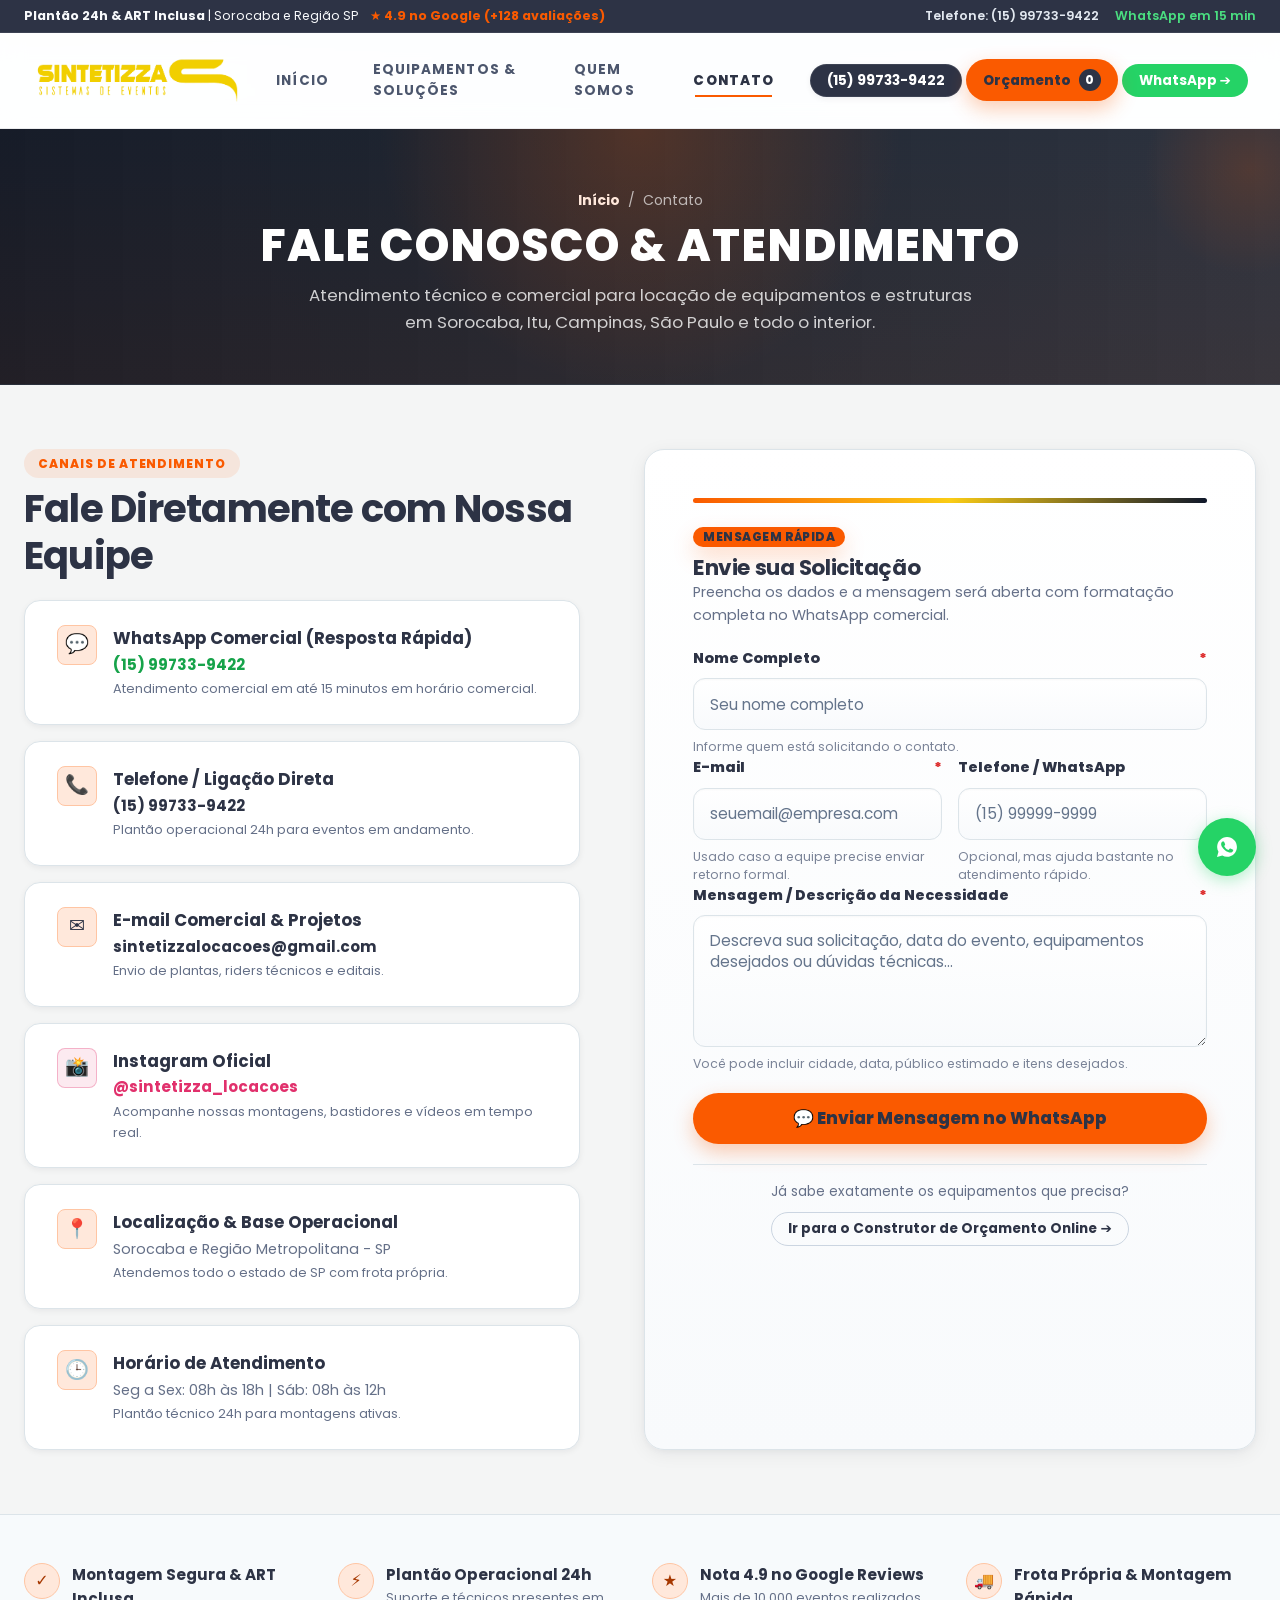
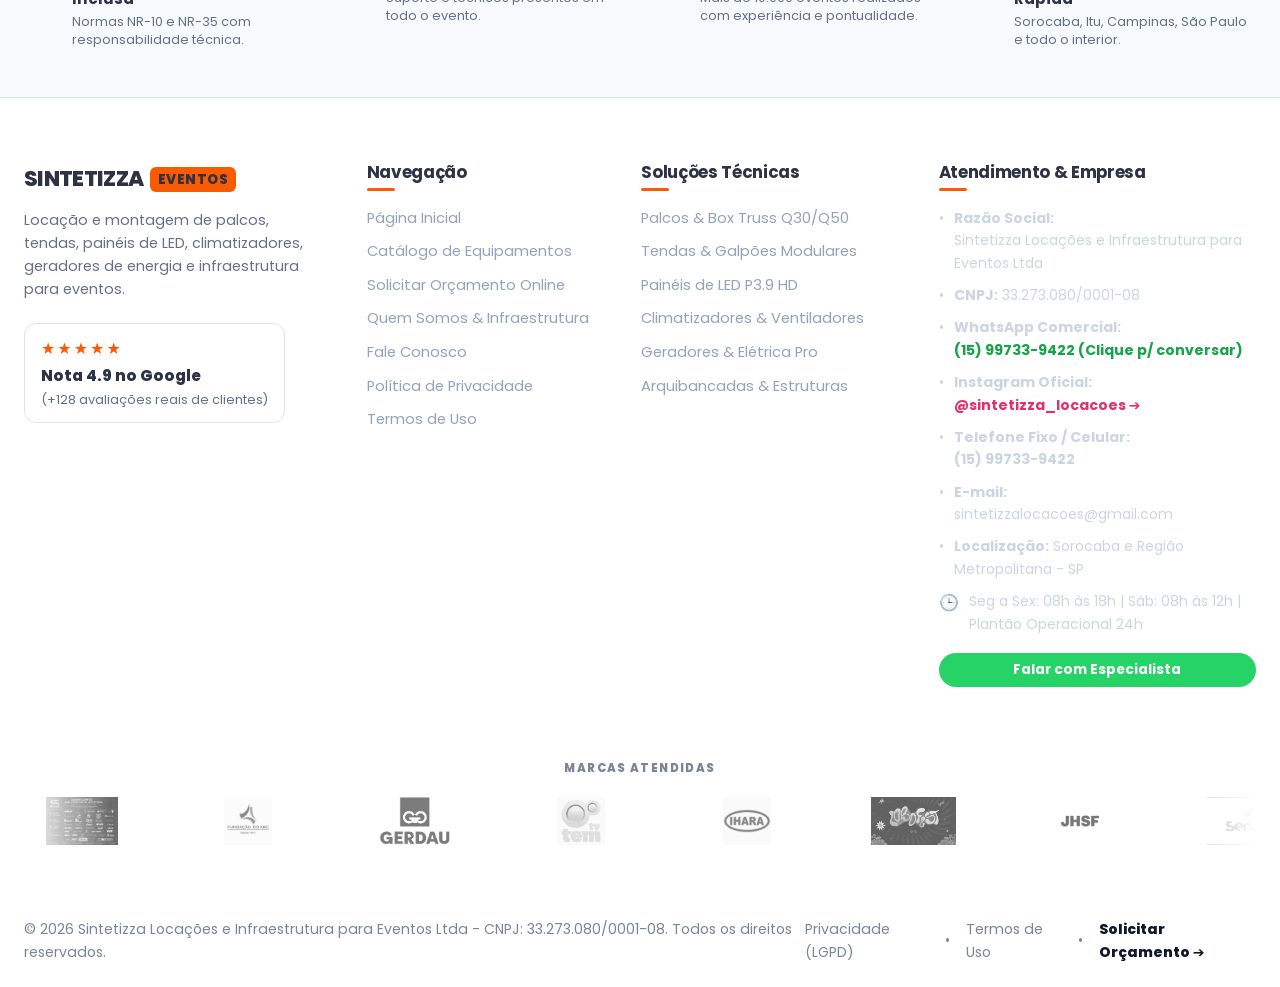
==== commit 80c29b15: "Atualiza WhatsApp e contato comercial" ====
--- a/contato.html
+++ b/contato.html
@@ -18,7 +18,7 @@
   <meta property="og:type" content="website">
   <meta property="og:url" content="https://www.sintetizza.com.br/contato.html">
   <meta property="og:title" content="Contato | Sintetizza Eventos">
-  <meta property="og:description" content="Atendimento técnico e comercial para locação de palcos, tendas, som, LED e geradores.">
+  <meta property="og:description" content="Atendimento técnico e comercial para locação de palcos, tendas, painéis de LED, geradores e estruturas.">
   <meta property="og:image" content="https://www.sintetizza.com.br/assets/images/logo.png">
 
   <!-- Google Fonts -->
@@ -40,7 +40,7 @@
     "mainEntity": {
       "@type": "LocalBusiness",
       "name": "Sintetizza Eventos",
-      "telephone": "+5515998353108",
+      "telephone": "+5515997339422",
       "email": "sintetizzalocacoes@gmail.com",
       "address": {
         "@type": "PostalAddress",
@@ -84,20 +84,20 @@
           
           <div class="contact-info-cards">
             
-            <a href="https://wa.me/5515998353108?text=Olá!%20Gostaria%20de%20tirar%20uma%20dúvida%20sobre%20locação%20de%20equipamentos." target="_blank" rel="noopener" class="contact-card" title="Conversar no WhatsApp">
+            <a href="https://wa.me/5515997339422?text=Olá!%20Gostaria%20de%20tirar%20uma%20dúvida%20sobre%20locação%20de%20equipamentos." target="_blank" rel="noopener" class="contact-card" title="Conversar no WhatsApp">
               <div class="contact-icon-box">💬</div>
               <div>
                 <strong style="color: var(--color-text-primary); font-size: 1.05rem; display: block;">WhatsApp Comercial (Resposta Rápida)</strong>
-                <span style="color: var(--color-success); font-weight: 700; font-size: 0.95rem;">(15) 99835-3108</span>
+                <span style="color: var(--color-success); font-weight: 700; font-size: 0.95rem;">(15) 99733-9422</span>
                 <p style="font-size: 0.8rem; color: var(--color-text-secondary); margin-top: 2px;">Atendimento comercial em até 15 minutos em horário comercial.</p>
               </div>
             </a>
 
-            <a href="tel:+5515998353108" class="contact-card" title="Ligar Agora">
+            <a href="tel:+5515997339422" class="contact-card" title="Ligar Agora">
               <div class="contact-icon-box">📞</div>
               <div>
                 <strong style="color: var(--color-text-primary); font-size: 1.05rem; display: block;">Telefone / Ligação Direta</strong>
-                <span style="color: var(--color-text-primary); font-weight: 700; font-size: 0.95rem;">(15) 99835-3108</span>
+                <span style="color: var(--color-text-primary); font-weight: 700; font-size: 0.95rem;">(15) 99733-9422</span>
                 <p style="font-size: 0.8rem; color: var(--color-text-secondary); margin-top: 2px;">Plantão operacional 24h para eventos em andamento.</p>
               </div>
             </a>
--- a/css/variables.css
+++ b/css/variables.css
@@ -5,29 +5,29 @@
    * ========================================================================== */
 
   /* Brand Colors */
-  --color-brand: #C6A15B;
-  --color-brand-primary: #C6A15B;
-  --color-brand-hover: #A88443;
-  --color-brand-primary-hover: #A88443;
-  --color-brand-active: #86672F;
-  --color-brand-light: #F4E7CD;
-  --color-brand-primary-light: #F4E7CD;
-  --color-brand-subtle: #FBF6EE;
-  --color-brand-primary-subtle: #FBF6EE;
-  --color-brand-border: #E7D1A4;
-  --color-brand-primary-border: #E7D1A4;
-  --color-brand-glow: rgba(198, 161, 91, 0.28);
-  --color-brand-primary-glow: rgba(198, 161, 91, 0.28);
-  --color-brand-dark: #715325;
+  --color-brand: #FA5A00;
+  --color-brand-primary: #FA5A00;
+  --color-brand-hover: #D94D00;
+  --color-brand-primary-hover: #D94D00;
+  --color-brand-active: #B83F00;
+  --color-brand-light: #FFE8DB;
+  --color-brand-primary-light: #FFE8DB;
+  --color-brand-subtle: #FFF5EF;
+  --color-brand-primary-subtle: #FFF5EF;
+  --color-brand-border: #FFC5A3;
+  --color-brand-primary-border: #FFC5A3;
+  --color-brand-glow: rgba(250, 90, 0, 0.28);
+  --color-brand-primary-glow: rgba(250, 90, 0, 0.28);
+  --color-brand-dark: #A63800;
 
   /* Neutral Dark Palette (Executivo & Profissional) */
-  --color-slate-950: #0B0F19;
-  --color-slate-900: #0F172A;
-  --color-slate-850: #162033;
-  --color-slate-800: #1E293B;
-  --color-slate-700: #334155;
-  --color-slate-600: #475569;
-  --color-slate-500: #64748B;
+  --color-slate-950: #2D3345;
+  --color-slate-900: #363D52;
+  --color-slate-850: #424A60;
+  --color-slate-800: #525B72;
+  --color-slate-700: #4C566D;
+  --color-slate-600: #657088;
+  --color-slate-500: #7B8498;
   --color-slate-400: #94A3B8;
   --color-slate-300: #CBD5E1;
   --color-slate-200: #E2E8F0;
@@ -36,25 +36,25 @@
   --color-white:     #FFFFFF;
 
   /* Light Surface Palette (Catálogo e Áreas Claras) */
-  --color-bg-light: #F7F4EE;
-  --color-bg-alt: #EFE7DA;
+  --color-bg-light: #F4F5F5;
+  --color-bg-alt: #E1F2FB;
   --color-surface-light: #FFFFFF;
-  --color-surface-alt: #FBF8F3;
-  --color-border-light: #E7DED1;
-  --color-border-strong: #D8CCBB;
+  --color-surface-alt: #F7FAFC;
+  --color-border-light: #DCE4E9;
+  --color-border-strong: #C8D4DC;
 
   /* Dark Surface Palette (Hero & Seções de Autoridade) */
-  --color-bg-dark: #0B0F19;
-  --color-surface-dark: #162033;
-  --color-surface-dark-card: #0F172A;
-  --color-surface-dark-hover: #1E293B;
+  --color-bg-dark: #2D3345;
+  --color-surface-dark: #363D52;
+  --color-surface-dark-card: #30374B;
+  --color-surface-dark-hover: #424A60;
   --color-border-dark: rgba(255, 255, 255, 0.08);
   --color-border-dark-strong: rgba(255, 255, 255, 0.16);
 
   /* Typography Colors */
-  --color-text-primary: #0F172A;
-  --color-text-secondary: #475569;
-  --color-text-muted: #64748B;
+  --color-text-primary: #2D3345;
+  --color-text-secondary: #657088;
+  --color-text-muted: #7B8498;
   --color-text-light: #F8FAFC;
   --color-text-light-secondary: #CBD5E1;
   --color-text-light-muted: #94A3B8;
@@ -103,7 +103,7 @@
   --shadow-card: 0 4px 20px -2px rgba(15, 23, 42, 0.08), 0 2px 6px -1px rgba(15, 23, 42, 0.04);
   --shadow-card-hover: 0 12px 30px -4px rgba(15, 23, 42, 0.12), 0 4px 10px -2px rgba(15, 23, 42, 0.06);
   --shadow-dark-card: 0 10px 30px rgba(0, 0, 0, 0.4);
-  --shadow-brand: 0 4px 18px rgba(245, 158, 11, 0.35);
+  --shadow-brand: 0 8px 20px rgba(250, 90, 0, 0.3);
   --shadow-dropdown: 0 16px 40px rgba(15, 23, 42, 0.15);
 
   /* Transitions */
--- a/css/global.css
+++ b/css/global.css
@@ -20,7 +20,7 @@
   font-family: var(--font-family-base);
   color: var(--color-text-primary);
   background:
-    radial-gradient(circle at top, rgba(198, 161, 91, 0.08), transparent 28%),
+    radial-gradient(circle at top, rgba(225, 242, 251, 0.9), transparent 30%),
     var(--color-bg-light);
   line-height: 1.6;
   min-height: 100vh;
@@ -171,7 +171,7 @@
   align-items: center;
   gap: 8px;
   color: var(--color-brand);
-  background-color: rgba(198, 161, 91, 0.14);
+  background-color: rgba(250, 90, 0, 0.1);
   padding: 5px 14px;
   border-radius: var(--radius-pill);
   font-weight: 800;
@@ -227,7 +227,7 @@
   background-color: var(--color-brand);
   color: var(--color-slate-950);
   font-weight: 800;
-  box-shadow: 0 10px 22px rgba(198, 161, 91, 0.24);
+  box-shadow: 0 10px 22px rgba(250, 90, 0, 0.22);
 }
 
 .badge-brand-soft {
@@ -287,7 +287,7 @@
 .btn-primary:hover {
   background-color: var(--color-brand-hover);
   color: var(--color-slate-950);
-  box-shadow: 0 14px 28px rgba(198, 161, 91, 0.32);
+  box-shadow: 0 14px 28px rgba(250, 90, 0, 0.3);
   transform: translateY(-2px);
 }
 
@@ -299,14 +299,14 @@
 }
 
 .btn-dark {
-  background-color: #101827;
+  background-color: var(--color-slate-950);
   color: var(--color-white);
   border: 1px solid rgba(255, 255, 255, 0.08);
   box-shadow: var(--shadow-sm);
 }
 
 .btn-dark:hover {
-  background-color: #1A2436;
+  background-color: var(--color-slate-900);
   border-color: var(--color-brand);
   color: var(--color-white);
   transform: translateY(-2px);
--- a/css/components.css
+++ b/css/components.css
@@ -4,7 +4,7 @@
 
 /* Top Trust Bar */
 .top-trust-bar {
-  background-color: #101827;
+  background-color: var(--color-slate-950);
   color: #F8FAFC;
   font-size: 0.78rem;
   padding: 6px 0;
@@ -303,12 +303,33 @@
 /* Hero Section (Above The Fold) */
 .hero-section {
   position: relative;
-  background:
-    linear-gradient(90deg, rgba(9, 15, 28, 0.94) 0%, rgba(9, 15, 28, 0.78) 48%, rgba(9, 15, 28, 0.62) 100%),
-    url("../assets/images/principal-novo-3.png") center center / cover no-repeat;
+  background: var(--color-slate-950);
   padding: calc(var(--space-3xl) + 12px) 0 var(--space-4xl) 0;
   border-bottom: 1px solid rgba(255, 255, 255, 0.08);
   overflow: hidden;
+}
+
+.hero-background-rotator,
+.hero-background-slide {
+  position: absolute;
+  inset: 0;
+}
+
+.hero-background-rotator {
+  overflow: hidden;
+}
+
+.hero-background-slide {
+  background-position: center;
+  background-size: cover;
+  opacity: 0;
+  transform: scale(1.05);
+  transition: opacity 1.2s ease, transform 7.5s linear;
+}
+
+.hero-background-slide.is-active {
+  opacity: 1;
+  transform: scale(1);
 }
 
 .hero-section::after {
@@ -316,9 +337,11 @@
   position: absolute;
   inset: 0;
   background:
-    radial-gradient(circle at 78% 24%, rgba(198, 161, 91, 0.22), transparent 20%),
-    linear-gradient(180deg, transparent 0%, rgba(9, 15, 28, 0.16) 100%);
+    radial-gradient(circle at 78% 24%, rgba(250, 90, 0, 0.2), transparent 22%),
+    linear-gradient(90deg, rgba(45, 51, 69, 0.95) 0%, rgba(45, 51, 69, 0.76) 52%, rgba(45, 51, 69, 0.54) 100%),
+    linear-gradient(180deg, transparent 0%, rgba(45, 51, 69, 0.22) 100%);
   pointer-events: none;
+  z-index: 1;
 }
 
 .hero-grid {
@@ -327,7 +350,7 @@
   gap: var(--space-2xl);
   align-items: center;
   position: relative;
-  z-index: 1;
+  z-index: 2;
 }
 
 .hero-tag {
@@ -503,7 +526,7 @@
 
 .strategic-group-card {
   background:
-    radial-gradient(circle at top right, rgba(198, 161, 91, 0.14), transparent 30%),
+    radial-gradient(circle at top right, rgba(250, 90, 0, 0.12), transparent 30%),
     linear-gradient(180deg, #FFFFFF 0%, #FBF8F3 100%);
   border: 1px solid var(--color-border-light);
   border-radius: var(--radius-xl);
@@ -604,7 +627,7 @@
 }
 
 .strategic-group-link:hover {
-  color: #B45309;
+  color: var(--color-brand-dark);
 }
 
 .product-tag {
@@ -618,7 +641,7 @@
   font-size: 0.75rem;
   text-transform: uppercase;
   font-weight: 800;
-  color: #B45309;
+  color: var(--color-brand-dark);
   letter-spacing: 0.05em;
   margin-bottom: 4px;
 }
@@ -736,7 +759,7 @@
 }
 
 .filter-pill.active .filter-pill-count {
-  background-color: rgba(245, 158, 11, 0.2);
+  background-color: rgba(250, 90, 0, 0.18);
   color: var(--color-brand);
   font-weight: 800;
 }
@@ -779,7 +802,7 @@
   width: 42px;
   height: 42px;
   background-color: var(--color-brand-primary-light);
-  color: #B45309;
+  color: var(--color-brand-dark);
   border: 1px solid var(--color-brand-primary-border);
   border-radius: var(--radius-md);
   font-size: 1.25rem;
@@ -879,7 +902,7 @@
 }
 
 .review-stars {
-  color: #F59E0B;
+  color: var(--color-brand);
   font-size: 1.15rem;
   letter-spacing: 2px;
 }
@@ -918,7 +941,7 @@
 }
 
 .google-stars {
-  color: #F59E0B;
+  color: var(--color-brand);
   font-size: 1rem;
   letter-spacing: 2px;
 }
@@ -969,7 +992,7 @@
 .faq-toggle-icon {
   font-size: 1.3rem;
   font-weight: 800;
-  color: #B45309;
+  color: var(--color-brand-dark);
   min-width: 20px;
   text-align: center;
 }
@@ -1144,7 +1167,7 @@
   border-radius: var(--radius-pill);
   background-color: var(--color-brand-primary-light);
   border: 1px solid var(--color-brand-primary-border);
-  color: #B45309;
+  color: var(--color-brand-dark);
   font-weight: 800;
   display: flex;
   align-items: center;
--- a/css/pages.css
+++ b/css/pages.css
@@ -21,8 +21,8 @@
   right: 0;
   bottom: 0;
   background:
-    radial-gradient(circle at 50% 0%, rgba(198, 161, 91, 0.26), transparent 38%),
-    linear-gradient(180deg, transparent 0%, rgba(198, 161, 91, 0.05) 100%);
+    radial-gradient(circle at 50% 0%, rgba(250, 90, 0, 0.22), transparent 38%),
+    linear-gradient(180deg, transparent 0%, rgba(250, 90, 0, 0.05) 100%);
   pointer-events: none;
 }
 
@@ -72,7 +72,7 @@
   height: 220px;
   right: -80px;
   top: -70px;
-  background: radial-gradient(circle, rgba(198, 161, 91, 0.16), transparent 68%);
+  background: radial-gradient(circle, rgba(250, 90, 0, 0.16), transparent 68%);
   pointer-events: none;
 }
 
@@ -114,15 +114,15 @@
   width: 120px;
   height: 120px;
   border-radius: 999px;
-  background: radial-gradient(circle, rgba(245, 158, 11, 0.18), transparent 70%);
+  background: radial-gradient(circle, rgba(250, 90, 0, 0.18), transparent 70%);
   pointer-events: none;
 }
 
 .portfolio-showcase-card-main {
   background:
-    radial-gradient(circle at top left, rgba(245, 158, 11, 0.22), transparent 36%),
+    radial-gradient(circle at top left, rgba(250, 90, 0, 0.22), transparent 36%),
     linear-gradient(135deg, #FFF7E6 0%, #FFFFFF 70%);
-  border: 1px solid rgba(245, 158, 11, 0.28);
+  border: 1px solid rgba(250, 90, 0, 0.28);
 }
 
 .portfolio-showcase-card-accent {
@@ -872,7 +872,7 @@
   left: 0;
   right: 0;
   bottom: 0;
-  background: radial-gradient(circle at 50% 50%, rgba(245, 158, 11, 0.15), transparent 75%);
+  background: radial-gradient(circle at 50% 50%, rgba(250, 90, 0, 0.15), transparent 75%);
   pointer-events: none;
 }
 
@@ -909,7 +909,7 @@
   border: 1px solid var(--color-border-light);
   border-radius: var(--radius-xl);
   background:
-    radial-gradient(circle at top right, rgba(245, 158, 11, 0.18), transparent 34%),
+    radial-gradient(circle at top right, rgba(250, 90, 0, 0.18), transparent 34%),
     linear-gradient(135deg, #FFFDF7 0%, #FFFFFF 72%);
   box-shadow: var(--shadow-card);
 }
@@ -1111,7 +1111,7 @@
   position: absolute;
   inset: 0 0 auto 0;
   height: 5px;
-  background: linear-gradient(90deg, var(--color-brand-primary), #FACC15, #F59E0B);
+  background: linear-gradient(90deg, var(--color-brand-primary), #FF7A36, #D94D00);
 }
 
 .quote-card-shell > * {
@@ -1168,7 +1168,7 @@
 
 .quote-form-section {
   background: linear-gradient(180deg, rgba(255, 251, 235, 0.72), rgba(255, 255, 255, 0.96));
-  border: 1px solid rgba(245, 158, 11, 0.18);
+  border: 1px solid rgba(250, 90, 0, 0.18);
   border-radius: var(--radius-lg);
   padding: 20px;
   display: flex;
@@ -1374,7 +1374,7 @@
 
 .quote-highlight-box {
   background:
-    radial-gradient(circle at top right, rgba(245, 158, 11, 0.18), transparent 40%),
+    radial-gradient(circle at top right, rgba(250, 90, 0, 0.18), transparent 40%),
     linear-gradient(180deg, var(--color-brand-subtle), #FFFFFF);
   border: 1.5px solid var(--color-brand-border);
   border-radius: var(--radius-lg);
@@ -1399,7 +1399,7 @@
 .quote-trust-note {
   margin-top: 12px;
   padding-top: 12px;
-  border-top: 1px solid rgba(245, 158, 11, 0.18);
+  border-top: 1px solid rgba(250, 90, 0, 0.18);
   font-size: 0.82rem;
   color: var(--color-text-secondary);
 }
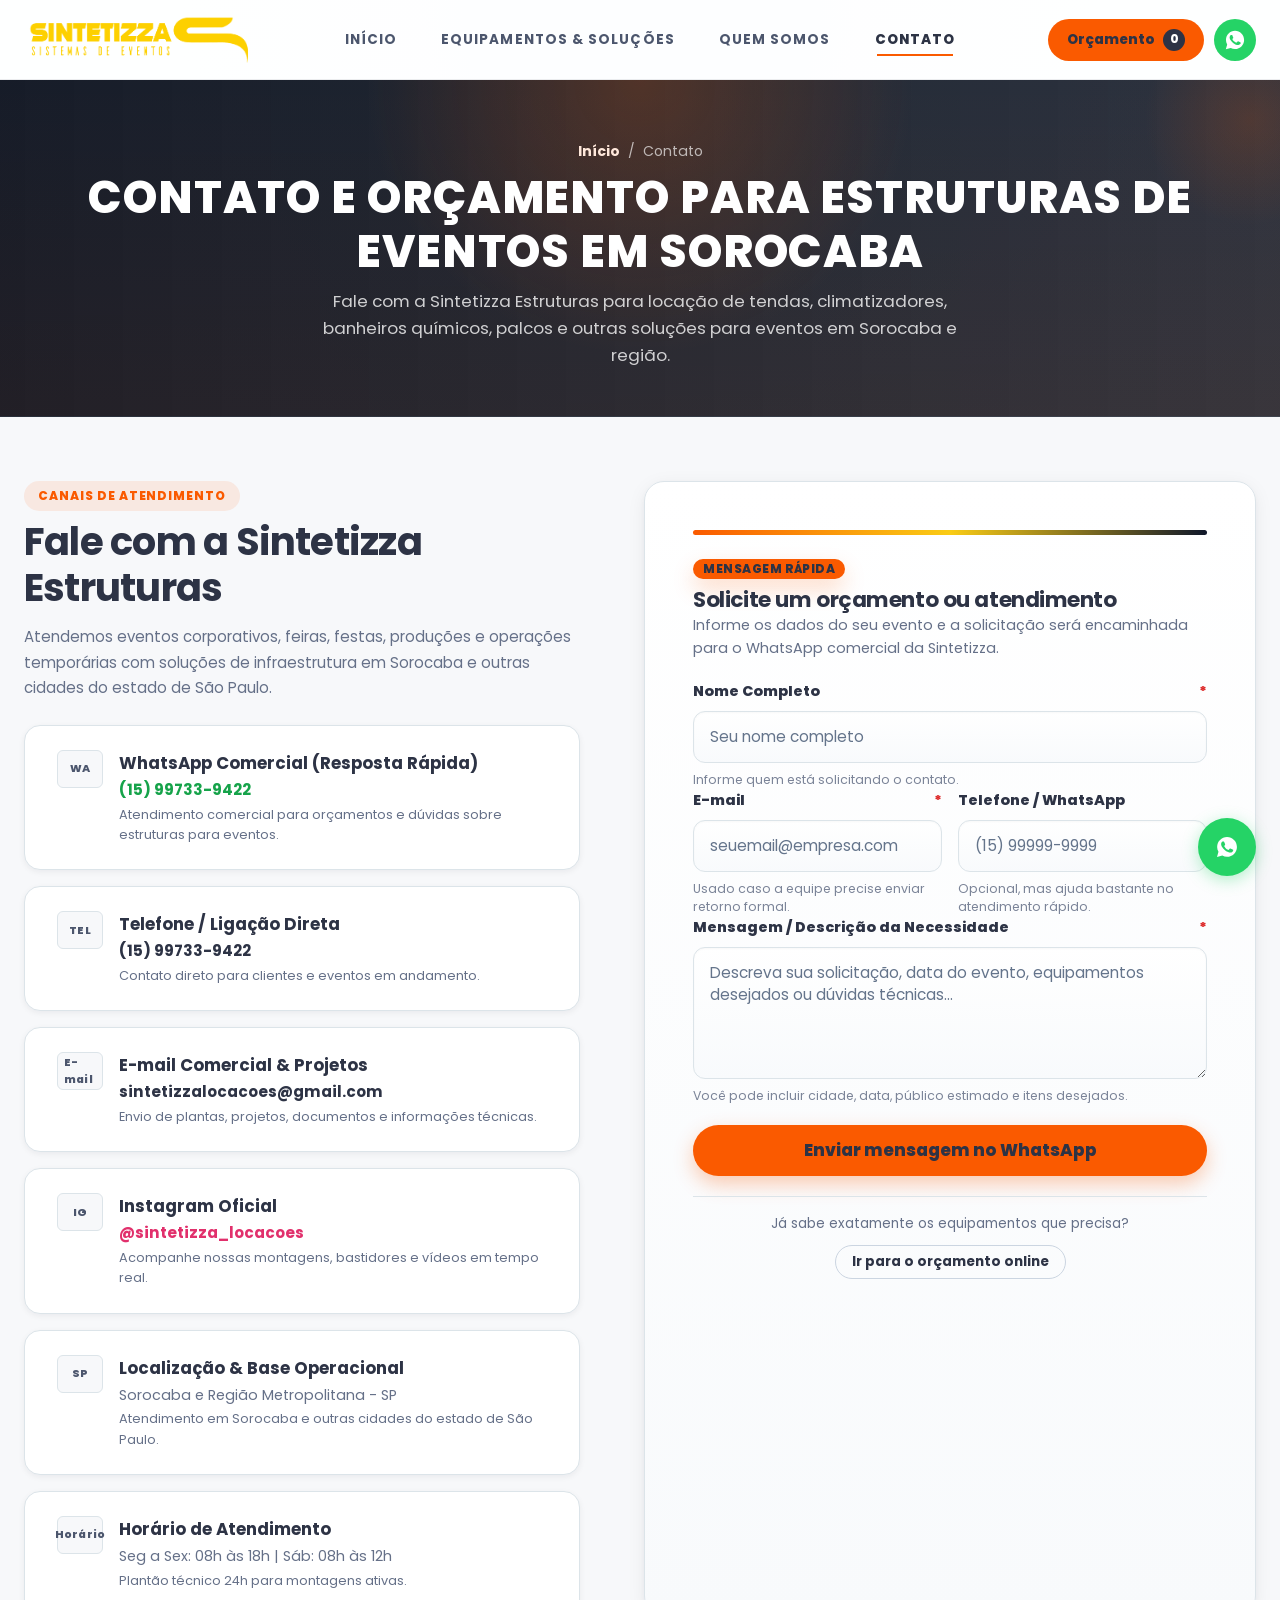
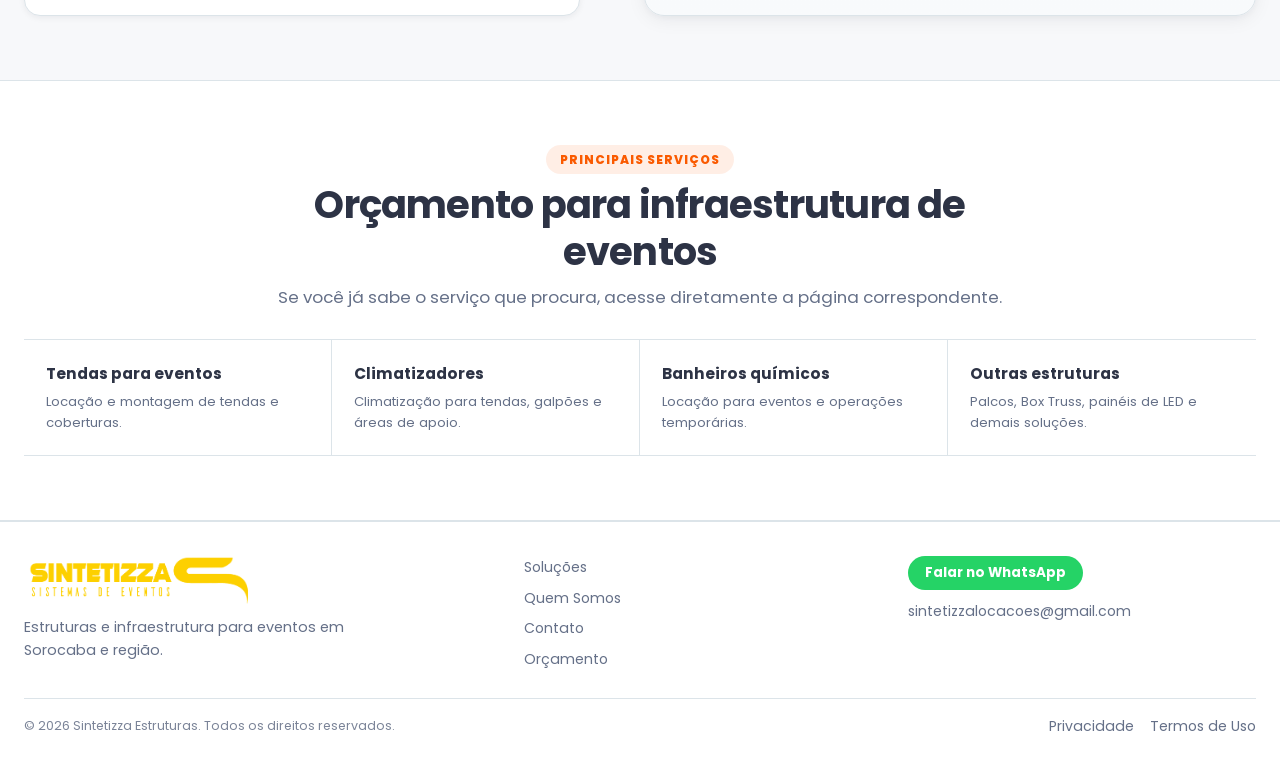
==== commit 14d94240: "chore: replace antigo site with LP snapshot" ====
--- a/contato.html
+++ b/contato.html
@@ -3,25 +3,34 @@
 <head>
   <meta charset="UTF-8">
   <meta name="viewport" content="width=device-width, initial-scale=1.0">
-  <title>Contato e Atendimento | Sintetizza Eventos - Sorocaba/SP</title>
-  <meta name="description" content="Fale com a equipe técnica e comercial da Sintetizza Eventos. Telefone, WhatsApp, e-mail e atendimento para locação de estruturas para eventos em Sorocaba e região.">
-  <meta name="keywords" content="contato sintetizza, telefone sintetizza eventos, whatsapp sintetizza, locacao eventos sorocaba contato">
-  <link rel="canonical" href="https://www.sintetizza.com.br/contato.html">
+  <title>Contato Sintetizza Estruturas | Orçamento em Sorocaba</title>
+  <meta name="description" content="Fale com a Sintetizza Estruturas em Sorocaba. Solicite orçamento para tendas, climatizadores, banheiros químicos, palcos, Box Truss e infraestrutura para eventos.">
+  
+  <meta name="robots" content="index, follow, max-image-preview:large">
+<link rel="canonical" href="https://sintetizzalocacoes.com.br/contato.html">
   
   <!-- Favicon & Icons -->
-  <link rel="icon" type="image/png" href="logoAuzl.png">
-  <link rel="apple-touch-icon" href="logoAuzl.png">
+  <link rel="icon" type="image/png" href="assets/images/favicon.png">
+  <link rel="apple-touch-icon" href="assets/images/favicon.png">
   <link rel="manifest" href="site.webmanifest">
   <meta name="theme-color" content="#F1CF00">
 
   <!-- OpenGraph -->
   <meta property="og:type" content="website">
-  <meta property="og:url" content="https://www.sintetizza.com.br/contato.html">
-  <meta property="og:title" content="Contato | Sintetizza Eventos">
-  <meta property="og:description" content="Atendimento técnico e comercial para locação de palcos, tendas, painéis de LED, geradores e estruturas.">
-  <meta property="og:image" content="https://www.sintetizza.com.br/assets/images/logo.png">
-
-  <!-- Google Fonts -->
+  
+  <meta property="og:locale" content="pt_BR">
+  <meta property="og:site_name" content="Sintetizza Eventos">
+<meta property="og:url" content="https://sintetizzalocacoes.com.br/contato.html">
+  <meta property="og:title" content="Contato Sintetizza Estruturas | Sorocaba">
+  <meta property="og:description" content="Solicite orçamento para estruturas e infraestrutura de eventos em Sorocaba e região.">
+  <meta property="og:image" content="https://sintetizzalocacoes.com.br/assets/images/logo.png">
+
+  
+  <meta name="twitter:card" content="summary_large_image">
+  <meta name="twitter:title" content="Contato Sintetizza Estruturas | Orçamento em Sorocaba">
+  <meta name="twitter:description" content="Solicite orçamento para tendas, climatizadores, banheiros químicos, palcos e estruturas para eventos em Sorocaba e região.">
+  <meta name="twitter:image" content="https://sintetizzalocacoes.com.br/assets/images/logo.png">
+<!-- Google Fonts -->
   <link rel="preconnect" href="https://fonts.googleapis.com">
   <link rel="preconnect" href="https://fonts.gstatic.com" crossorigin>
   <link href="https://fonts.googleapis.com/css2?family=Poppins:wght@400;500;600;700;800&display=swap" rel="stylesheet">
@@ -37,16 +46,37 @@
   {
     "@context": "https://schema.org",
     "@type": "ContactPage",
+    "name": "Contato Sintetizza Estruturas",
+    "url": "https://sintetizzalocacoes.com.br/contato.html",
     "mainEntity": {
       "@type": "LocalBusiness",
-      "name": "Sintetizza Eventos",
+      "name": "Sintetizza Estruturas",
+      "legalName": "Sintetizza Locações e Infraestrutura para Eventos Ltda",
+      "url": "https://sintetizzalocacoes.com.br/",
       "telephone": "+5515997339422",
       "email": "sintetizzalocacoes@gmail.com",
+      "sameAs": [
+        "https://www.instagram.com/sintetizza_locacoes/"
+      ],
       "address": {
         "@type": "PostalAddress",
         "addressLocality": "Sorocaba",
         "addressRegion": "SP",
         "addressCountry": "BR"
+      },
+      "areaServed": [
+        "Sorocaba",
+        "Votorantim",
+        "Itu",
+        "Campinas",
+        "Jundiaí",
+        "São Paulo"
+      ],
+      "contactPoint": {
+        "@type": "ContactPoint",
+        "telephone": "+5515997339422",
+        "contactType": "sales",
+        "availableLanguage": "Portuguese"
       }
     }
   }
@@ -65,9 +95,9 @@
         <span>/</span>
         <span>Contato</span>
       </div>
-      <h1 class="page-banner-title">Fale Conosco & Atendimento</h1>
+      <h1 class="page-banner-title">Contato e Orçamento para Estruturas de Eventos em Sorocaba</h1>
       <p class="page-banner-desc">
-        Atendimento técnico e comercial para locação de equipamentos e estruturas em Sorocaba, Itu, Campinas, São Paulo e todo o interior.
+        Fale com a Sintetizza Estruturas para locação de tendas, climatizadores, banheiros químicos, palcos e outras soluções para eventos em Sorocaba e região.
       </p>
     </div>
   </section>
@@ -80,39 +110,40 @@
         <!-- Coluna 1: Canais Diretos & Informações de Confiança -->
         <div>
           <span class="section-subtitle">Canais de Atendimento</span>
-          <h2 class="section-title" style="margin-bottom: 20px;">Fale Diretamente com Nossa Equipe</h2>
+          <h2 class="section-title" style="margin-bottom: 12px;">Fale com a Sintetizza Estruturas</h2>
+          <p class="contact-seo-intro">Atendemos eventos corporativos, feiras, festas, produções e operações temporárias com soluções de infraestrutura em Sorocaba e outras cidades do estado de São Paulo.</p>
           
           <div class="contact-info-cards">
             
             <a href="https://wa.me/5515997339422?text=Olá!%20Gostaria%20de%20tirar%20uma%20dúvida%20sobre%20locação%20de%20equipamentos." target="_blank" rel="noopener" class="contact-card" title="Conversar no WhatsApp">
-              <div class="contact-icon-box">💬</div>
+              <div class="contact-icon-box contact-icon-text">WA</div>
               <div>
                 <strong style="color: var(--color-text-primary); font-size: 1.05rem; display: block;">WhatsApp Comercial (Resposta Rápida)</strong>
                 <span style="color: var(--color-success); font-weight: 700; font-size: 0.95rem;">(15) 99733-9422</span>
-                <p style="font-size: 0.8rem; color: var(--color-text-secondary); margin-top: 2px;">Atendimento comercial em até 15 minutos em horário comercial.</p>
+                <p style="font-size: 0.8rem; color: var(--color-text-secondary); margin-top: 2px;">Atendimento comercial para orçamentos e dúvidas sobre estruturas para eventos.</p>
               </div>
             </a>
 
             <a href="tel:+5515997339422" class="contact-card" title="Ligar Agora">
-              <div class="contact-icon-box">📞</div>
+              <div class="contact-icon-box contact-icon-text">TEL</div>
               <div>
                 <strong style="color: var(--color-text-primary); font-size: 1.05rem; display: block;">Telefone / Ligação Direta</strong>
                 <span style="color: var(--color-text-primary); font-weight: 700; font-size: 0.95rem;">(15) 99733-9422</span>
-                <p style="font-size: 0.8rem; color: var(--color-text-secondary); margin-top: 2px;">Plantão operacional 24h para eventos em andamento.</p>
+                <p style="font-size: 0.8rem; color: var(--color-text-secondary); margin-top: 2px;">Contato direto para clientes e eventos em andamento.</p>
               </div>
             </a>
 
             <a href="mailto:sintetizzalocacoes@gmail.com" class="contact-card" title="Enviar E-mail">
-              <div class="contact-icon-box">✉️</div>
+              <div class="contact-icon-box contact-icon-text">E-mail</div>
               <div>
                 <strong style="color: var(--color-text-primary); font-size: 1.05rem; display: block;">E-mail Comercial & Projetos</strong>
                 <span style="color: var(--color-text-primary); font-weight: 700; font-size: 0.95rem;">sintetizzalocacoes@gmail.com</span>
-                <p style="font-size: 0.8rem; color: var(--color-text-secondary); margin-top: 2px;">Envio de plantas, riders técnicos e editais.</p>
+                <p style="font-size: 0.8rem; color: var(--color-text-secondary); margin-top: 2px;">Envio de plantas, projetos, documentos e informações técnicas.</p>
               </div>
             </a>
 
             <a href="https://www.instagram.com/sintetizza_locacoes/" target="_blank" rel="noopener" class="contact-card" title="Seguir no Instagram">
-              <div class="contact-icon-box" style="background-color: rgba(225, 48, 108, 0.1); border-color: rgba(225, 48, 108, 0.3); font-size: 1.2rem;">📸</div>
+              <div class="contact-icon-box contact-icon-text">IG</div>
               <div>
                 <strong style="color: var(--color-text-primary); font-size: 1.05rem; display: block;">Instagram Oficial</strong>
                 <span style="color: #E1306C; font-weight: 700; font-size: 0.95rem;">@sintetizza_locacoes</span>
@@ -121,16 +152,16 @@
             </a>
 
             <div class="contact-card">
-              <div class="contact-icon-box">📍</div>
+              <div class="contact-icon-box contact-icon-text">SP</div>
               <div>
                 <strong style="color: var(--color-text-primary); font-size: 1.05rem; display: block;">Localização & Base Operacional</strong>
                 <span style="color: var(--color-text-secondary); font-size: 0.9rem;">Sorocaba e Região Metropolitana - SP</span>
-                <p style="font-size: 0.8rem; color: var(--color-text-secondary); margin-top: 2px;">Atendemos todo o estado de SP com frota própria.</p>
+                <p style="font-size: 0.8rem; color: var(--color-text-secondary); margin-top: 2px;">Atendimento em Sorocaba e outras cidades do estado de São Paulo.</p>
               </div>
             </div>
 
             <div class="contact-card">
-              <div class="contact-icon-box">🕒</div>
+              <div class="contact-icon-box contact-icon-text">Horário</div>
               <div>
                 <strong style="color: var(--color-text-primary); font-size: 1.05rem; display: block;">Horário de Atendimento</strong>
                 <span style="color: var(--color-text-secondary); font-size: 0.9rem;">Seg a Sex: 08h às 18h | Sáb: 08h às 12h</span>
@@ -145,9 +176,9 @@
         <div class="contact-form-card">
           <div style="margin-bottom: 20px;">
             <span class="badge badge-brand" style="margin-bottom: 8px;">Mensagem Rápida</span>
-            <h2 style="font-size: 1.35rem;">Envie sua Solicitação</h2>
+            <h2 style="font-size: 1.35rem;">Solicite um orçamento ou atendimento</h2>
             <p style="color: var(--color-text-secondary); font-size: 0.9rem;">
-              Preencha os dados e a mensagem será aberta com formatação completa no WhatsApp comercial.
+              Informe os dados do seu evento e a solicitação será encaminhada para o WhatsApp comercial da Sintetizza.
             </p>
           </div>
 
@@ -180,7 +211,7 @@
 
             <div style="margin-top: 20px;">
               <button type="submit" class="btn btn-primary btn-block btn-lg" style="font-size: 1.05rem;">
-                <span>💬 Enviar Mensagem no WhatsApp</span>
+                <span>Enviar mensagem no WhatsApp</span>
               </button>
             </div>
           </form>
@@ -190,11 +221,28 @@
               Já sabe exatamente os equipamentos que precisa?
             </p>
             <a href="orcamento.html" class="btn btn-outline btn-sm">
-              Ir para o Construtor de Orçamento Online ➔
+              Ir para o orçamento online
             </a>
           </div>
         </div>
 
+      </div>
+    </div>
+  </section>
+
+
+  <section class="section section-white contact-services-seo" aria-labelledby="contact-services-title">
+    <div class="container">
+      <div class="section-header contact-services-heading">
+        <span class="section-subtitle">Principais Serviços</span>
+        <h2 class="section-title" id="contact-services-title">Orçamento para infraestrutura de eventos</h2>
+        <p class="section-desc">Se você já sabe o serviço que procura, acesse diretamente a página correspondente.</p>
+      </div>
+      <div class="contact-service-links">
+        <a href="tendas.html"><strong>Tendas para eventos</strong><span>Locação e montagem de tendas e coberturas.</span></a>
+        <a href="climatizadores.html"><strong>Climatizadores</strong><span>Climatização para tendas, galpões e áreas de apoio.</span></a>
+        <a href="banheiros-quimicos.html"><strong>Banheiros químicos</strong><span>Locação para eventos e operações temporárias.</span></a>
+        <a href="produtos.html"><strong>Outras estruturas</strong><span>Palcos, Box Truss, painéis de LED e demais soluções.</span></a>
       </div>
     </div>
   </section>
--- a/css/variables.css
+++ b/css/variables.css
@@ -116,5 +116,5 @@
   /* Layout */
   --container-max-width: 1280px;
   --container-padding: 24px;
-  --header-height: 96px;
+  --header-height: 80px;
 }
--- a/css/global.css
+++ b/css/global.css
@@ -107,20 +107,33 @@
   padding: var(--space-xl) 0;
 }
 
-/* Home navigation follows a screen-by-screen rhythm on larger displays. */
+/* Home navigation keeps a gentle section-by-section rhythm without
+   trapping the user before the footer. */
 @media (min-width: 769px) and (prefers-reduced-motion: no-preference) {
   html.screen-scroll {
-    scroll-snap-type: y mandatory;
+    scroll-snap-type: y proximity;
+    scroll-behavior: smooth;
   }
 
-  .home-page > section {
-    min-height: calc(100svh - var(--header-height));
+  .home-page main > section,
+  .home-page > #site-footer-container {
     scroll-snap-align: start;
     scroll-snap-stop: always;
     scroll-margin-top: var(--header-height);
   }
 
-  .home-page > .hero-section {
+  .home-page main > .clean-hero,
+  .home-page main > .clean-section,
+  .home-page main > .clean-cta {
+    min-height: calc(100svh - var(--header-height));
+  }
+
+  .home-page main > .clean-clients {
+    min-height: auto;
+    scroll-snap-align: none;
+  }
+
+  .home-page main > .clean-hero {
     min-height: 100svh;
   }
 }
@@ -237,7 +250,6 @@
 
 .badge-dark {
   background-color: rgba(15, 23, 42, 0.85);
-  backdrop-filter: blur(8px);
   color: var(--color-slate-100);
 }
 
@@ -249,7 +261,6 @@
 .badge-ghost {
   background-color: rgba(255, 255, 255, 0.1);
   color: var(--color-slate-200);
-  backdrop-filter: blur(6px);
 }
 
 /* Buttons */
@@ -329,7 +340,6 @@
   background-color: transparent;
   color: var(--color-white);
   border: 1.5px solid rgba(255, 255, 255, 0.25);
-  backdrop-filter: blur(8px);
 }
 
 .btn-outline-white:hover {
--- a/css/components.css
+++ b/css/components.css
@@ -62,8 +62,6 @@
   top: 0;
   z-index: 100;
   background-color: rgba(255, 255, 255, 0.92);
-  backdrop-filter: blur(12px);
-  -webkit-backdrop-filter: blur(12px);
   height: var(--header-height);
   transition: background-color var(--transition-normal), border-color var(--transition-normal), box-shadow var(--transition-normal);
   border-bottom: 1px solid rgba(16, 24, 39, 0.08);
@@ -240,8 +238,6 @@
   right: 0;
   bottom: 0;
   background-color: rgba(255, 255, 255, 0.98);
-  backdrop-filter: blur(16px);
-  -webkit-backdrop-filter: blur(16px);
   border-top: 1px solid var(--color-border-light);
   padding: var(--space-lg) var(--container-padding) calc(var(--space-3xl) + 20px) var(--container-padding);
   display: flex;
@@ -425,7 +421,6 @@
   border-radius: var(--radius-xl);
   padding: var(--space-xl);
   box-shadow: 0 24px 60px rgba(2, 6, 23, 0.28);
-  backdrop-filter: blur(16px);
 }
 
 .hero-trust-pills {
@@ -1363,11 +1358,10 @@
     padding-right: 20px;
   }
   body {
-    padding-bottom: 60px; /* Espaço para a barra fixa mobile */
+    padding-bottom: 0;
   }
   .nav-menu, .header-actions .hide-mobile { display: none; }
   .mobile-toggle { display: flex; }
-  .mobile-sticky-actions { display: grid; }
   .footer-grid { grid-template-columns: 1fr; }
   .trust-strip-grid { grid-template-columns: 1fr; }
   .footer-bottom { flex-direction: column; gap: var(--space-xs); text-align: center; }
@@ -1441,8 +1435,6 @@
   position: fixed;
   inset: 0;
   background: rgba(11, 15, 25, 0.72);
-  backdrop-filter: blur(8px);
-  -webkit-backdrop-filter: blur(8px);
   display: flex;
   align-items: center;
   justify-content: center;
@@ -1511,3 +1503,145 @@
     padding-right: 18px;
   }
 }
+
+/* Header minimalista */
+.header-actions {
+  display: flex;
+  align-items: center;
+  gap: 10px;
+}
+
+.header-whatsapp-icon {
+  width: 42px;
+  height: 42px;
+  padding: 0;
+  border-radius: 50%;
+  display: inline-flex;
+  align-items: center;
+  justify-content: center;
+  background: var(--color-whatsapp);
+  color: #fff;
+  border: 0;
+  box-shadow: none;
+  transition: transform var(--transition-fast), background-color var(--transition-fast);
+}
+
+.header-whatsapp-icon:hover {
+  background: var(--color-whatsapp-hover);
+  color: #fff;
+  transform: translateY(-1px);
+}
+
+.header-whatsapp-icon svg {
+  display: block;
+}
+
+.site-header {
+  height: var(--header-height);
+}
+
+.header-container {
+  padding-left: 24px;
+  padding-right: 24px;
+}
+
+.brand-logo-img {
+  height: 48px;
+}
+
+.quote-nav-btn {
+  min-height: 42px;
+  padding: 0 18px;
+  box-shadow: none;
+}
+
+@media (max-width: 768px) {
+  .brand-logo-img {
+    height: 42px;
+  }
+
+  .quote-nav-btn {
+    padding: 0 14px;
+  }
+}
+
+
+/* Footer compacto */
+.site-footer-compact {
+  padding: 34px 0 20px;
+  background: #fff;
+  border-top: 1px solid var(--color-border-light);
+}
+
+.footer-compact-grid {
+  display: grid;
+  grid-template-columns: 1.2fr .9fr .9fr;
+  gap: 36px;
+  align-items: start;
+}
+
+.footer-compact-brand p {
+  max-width: 360px;
+  margin: 12px 0 0;
+  color: var(--color-slate-600);
+  font-size: .9rem;
+  line-height: 1.6;
+}
+
+.footer-compact-nav {
+  display: grid;
+  gap: 8px;
+}
+
+.footer-compact-nav a,
+.footer-compact-contact > a:not(.btn),
+.footer-compact-bottom a {
+  color: var(--color-slate-600);
+  text-decoration: none;
+  font-size: .88rem;
+}
+
+.footer-compact-nav a:hover,
+.footer-compact-contact > a:not(.btn):hover,
+.footer-compact-bottom a:hover {
+  color: var(--color-slate-950);
+}
+
+.footer-compact-contact {
+  display: grid;
+  justify-items: start;
+  gap: 10px;
+}
+
+.footer-compact-bottom {
+  display: flex;
+  justify-content: space-between;
+  gap: 20px;
+  align-items: center;
+  margin-top: 28px;
+  padding-top: 16px;
+  border-top: 1px solid var(--color-border-light);
+  color: var(--color-slate-500);
+  font-size: .78rem;
+}
+
+.footer-compact-bottom > div {
+  display: flex;
+  gap: 16px;
+}
+
+@media (max-width: 800px) {
+  .footer-compact-grid {
+    grid-template-columns: 1fr;
+    gap: 24px;
+  }
+
+  .footer-compact-nav {
+    grid-template-columns: repeat(2, minmax(0, 1fr));
+  }
+
+  .footer-compact-bottom {
+    align-items: flex-start;
+    flex-direction: column;
+  }
+}
--- a/css/pages.css
+++ b/css/pages.css
@@ -330,19 +330,24 @@
   overflow: hidden;
   padding: 14px 0;
   mask-image: linear-gradient(to right, transparent, #000 7%, #000 93%, transparent);
+  -webkit-mask-image: linear-gradient(to right, transparent, #000 7%, #000 93%, transparent);
 }
 
 .client-logo-track {
   display: flex;
   width: max-content;
-  animation: client-logo-scroll 42s linear infinite;
+  gap: 0;
+  animation: client-logo-scroll 32s linear infinite;
+  will-change: transform;
+  backface-visibility: hidden;
+  transform: translate3d(0, 0, 0);
 }
 
 .client-logo-set {
   display: flex;
   align-items: center;
   gap: clamp(28px, 4vw, 64px);
-  flex: none;
+  flex: 0 0 auto;
   padding-right: clamp(28px, 4vw, 64px);
 }
 
@@ -350,7 +355,7 @@
   width: clamp(104px, 11vw, 150px);
   height: 66px;
   object-fit: contain;
-  flex: none;
+  flex: 0 0 auto;
   filter: grayscale(1);
   opacity: 0.72;
   transition: filter var(--transition-base), opacity var(--transition-base), transform var(--transition-base);
@@ -363,11 +368,20 @@
 }
 
 @keyframes client-logo-scroll {
-  to { transform: translateX(-50%); }
+  from { transform: translate3d(0, 0, 0); }
+  to { transform: translate3d(-50%, 0, 0); }
+}
+
+@media (max-width: 768px) {
+  .client-logo-track {
+    animation-duration: 26s;
+  }
 }
 
 @media (prefers-reduced-motion: reduce) {
-  .client-logo-track { animation-duration: 84s; }
+  .client-logo-track {
+    animation-duration: 64s;
+  }
 }
 
 .gallery-viewer {
@@ -533,8 +547,6 @@
   justify-content: center;
   padding: 24px;
   background: rgba(2, 6, 23, 0.88);
-  backdrop-filter: blur(10px);
-  -webkit-backdrop-filter: blur(10px);
   opacity: 0;
   pointer-events: none;
   transition: opacity var(--transition-fast);
@@ -855,25 +867,18 @@
 
 /* CTA Banner Section */
 .cta-banner {
-  background: linear-gradient(135deg, var(--color-slate-950) 0%, var(--color-slate-900) 100%);
-  border: 1.5px solid var(--color-border-dark-strong);
-  border-radius: var(--radius-xl);
+  background: #303647;
+  border: 1px solid rgba(255, 255, 255, 0.08);
+  border-radius: 14px;
   padding: var(--space-3xl) var(--space-2xl);
   position: relative;
   overflow: hidden;
-  box-shadow: var(--shadow-dark-card);
+  box-shadow: 0 6px 18px rgba(15, 23, 42, 0.14);
   text-align: center;
 }
 
 .cta-banner::before {
-  content: '';
-  position: absolute;
-  top: 0;
-  left: 0;
-  right: 0;
-  bottom: 0;
-  background: radial-gradient(circle at 50% 50%, rgba(250, 90, 0, 0.15), transparent 75%);
-  pointer-events: none;
+  content: none;
 }
 
 .cta-banner h2 {
@@ -1586,3 +1591,364 @@
     flex-direction: column;
   }
 }
+
+
+/* Quem Somos: história institucional */
+.company-history {
+  max-width: 920px;
+  margin: 0 auto;
+}
+
+.company-history .section-title {
+  max-width: 720px;
+  margin-bottom: var(--space-xl);
+}
+
+.company-history-copy {
+  color: var(--color-text-secondary);
+  font-size: 0.98rem;
+  line-height: 1.78;
+}
+
+.company-history-copy p {
+  margin: 0 0 16px;
+}
+
+.company-history-copy p:last-child {
+  margin-bottom: 0;
+}
+
+.company-history-signature {
+  display: grid;
+  gap: 4px;
+  margin-top: var(--space-xl);
+  padding: 18px 20px;
+  border-left: 4px solid var(--color-brand-primary);
+  background: rgba(255, 255, 255, 0.72);
+  border-radius: 0 var(--radius-md) var(--radius-md) 0;
+}
+
+.company-history-signature strong {
+  color: var(--color-text-primary);
+  font-size: 1rem;
+}
+
+.company-history-signature span {
+  color: var(--color-text-secondary);
+  font-size: 0.9rem;
+  line-height: 1.5;
+}
+
+@media (max-width: 640px) {
+  .company-history-copy {
+    font-size: 0.94rem;
+    line-height: 1.7;
+  }
+
+  .company-history-signature {
+    padding: 16px;
+  }
+}
+
+
+/* Refinamento visual institucional: menos cor, mais leitura */
+.company-history {
+  max-width: 920px;
+  margin: 0 auto;
+}
+
+.company-history-copy {
+  display: grid;
+  gap: 1rem;
+}
+
+.company-history-copy p {
+  margin: 0;
+  color: var(--color-slate-700);
+  font-size: 1rem;
+  line-height: 1.85;
+}
+
+.company-history-signature {
+  display: grid;
+  gap: 6px;
+  margin-top: 30px;
+  padding-top: 22px;
+  border-top: 1px solid var(--color-border-light);
+  color: var(--color-slate-700);
+}
+
+.company-history-signature strong {
+  color: var(--color-slate-950);
+  font-size: 1.1rem;
+}
+
+.about-hero-grid .grid > div,
+.section .grid > div {
+  box-shadow: none;
+}
+
+.section-light {
+  background: #f7f8fa;
+}
+
+.feature-card {
+  box-shadow: none;
+}
+
+.feature-icon-badge {
+  display: none;
+}
+
+.catalog-download-panel {
+  box-shadow: none;
+  border: 1px solid var(--color-border-light);
+}
+
+.page-banner {
+  box-shadow: none;
+}
+
+
+/* CTA mais sóbrio: sem glow e sem botões neon */
+.cta-banner .btn {
+  box-shadow: none !important;
+}
+
+.cta-banner .btn-primary {
+  background: #E85300;
+  border-color: #E85300;
+}
+
+.cta-banner .btn-primary:hover {
+  background: #C94700;
+  border-color: #C94700;
+}
+
+.cta-banner .btn-whatsapp {
+  background: #1F9D55;
+  border-color: #1F9D55;
+}
+
+.cta-banner .btn-whatsapp:hover {
+  background: #188447;
+  border-color: #188447;
+}
+
+
+/* Quem Somos: mais respiro entre texto, missão/visão, ações e imagem */
+.about-hero-grid {
+  display: block;
+}
+
+.about-values-row {
+  gap: 18px !important;
+  margin-top: 34px;
+  margin-bottom: 0 !important;
+}
+
+.about-values-row > div {
+  padding: 22px !important;
+  background: #f7f8fa !important;
+  border-left: 3px solid var(--color-brand) !important;
+  box-shadow: none !important;
+}
+
+.about-actions {
+  flex-wrap: wrap;
+  gap: 14px;
+  margin-top: 30px;
+  margin-bottom: 42px;
+}
+
+.about-actions .btn {
+  box-shadow: none;
+}
+
+.about-image-card {
+  display: flex;
+  align-items: center;
+  justify-content: center;
+  margin-top: 0;
+  padding-top: 0;
+}
+
+.about-image-card .about-real-img {
+  width: 100%;
+  max-height: 440px;
+  border-radius: 12px;
+  box-shadow: none;
+}
+
+@media (max-width: 768px) {
+  .about-values-row {
+    grid-template-columns: 1fr !important;
+    margin-top: 26px;
+  }
+
+  .about-actions {
+    margin-top: 24px;
+    margin-bottom: 32px;
+  }
+
+  .about-actions .btn {
+    width: 100%;
+  }
+}
+
+
+/* Contato: SEO local + apresentação mais limpa */
+.contact-seo-intro {
+  max-width: 620px;
+  margin: 0 0 24px;
+  color: var(--color-slate-600);
+  font-size: .94rem;
+  line-height: 1.7;
+}
+
+.contact-icon-text {
+  width: 46px;
+  min-width: 46px;
+  height: 38px;
+  padding: 0 6px;
+  border-radius: 6px;
+  font-size: .68rem;
+  font-weight: 800;
+  letter-spacing: .02em;
+  color: var(--color-slate-700);
+  background: #f7f8fa;
+  border-color: var(--color-border-light);
+}
+
+.contact-services-seo {
+  border-top: 1px solid var(--color-border-light);
+}
+
+.contact-services-heading {
+  max-width: 760px;
+  margin-bottom: 28px;
+}
+
+.contact-service-links {
+  display: grid;
+  grid-template-columns: repeat(4,minmax(0,1fr));
+  border-top: 1px solid var(--color-border-light);
+  border-bottom: 1px solid var(--color-border-light);
+}
+
+.contact-service-links a {
+  display: grid;
+  gap: 6px;
+  padding: 22px;
+  border-right: 1px solid var(--color-border-light);
+  text-decoration: none;
+  background: #fff;
+}
+
+.contact-service-links a:last-child {
+  border-right: 0;
+}
+
+.contact-service-links strong {
+  color: var(--color-slate-950);
+  font-size: .96rem;
+}
+
+.contact-service-links span {
+  color: var(--color-slate-600);
+  font-size: .82rem;
+  line-height: 1.55;
+}
+
+.contact-service-links a:hover {
+  background: #f7f8fa;
+}
+
+@media(max-width:900px){
+  .contact-service-links{
+    grid-template-columns:repeat(2,minmax(0,1fr));
+  }
+  .contact-service-links a:nth-child(2){
+    border-right:0;
+  }
+  .contact-service-links a:nth-child(-n+2){
+    border-bottom:1px solid var(--color-border-light);
+  }
+}
+@media(max-width:560px){
+  .contact-service-links{
+    grid-template-columns:1fr;
+  }
+  .contact-service-links a{
+    border-right:0;
+    border-bottom:1px solid var(--color-border-light);
+  }
+  .contact-service-links a:last-child{
+    border-bottom:0;
+  }
+}
+
+
+/* Catálogo: barra de busca mais limpa e alinhada */
+.catalog-toolbar {
+  display: grid;
+  grid-template-columns: minmax(320px, 560px) auto;
+  align-items: center;
+  gap: 24px;
+  margin-bottom: 22px;
+}
+
+.search-box {
+  position: relative;
+  min-width: 0;
+  max-width: none;
+  width: 100%;
+}
+
+.search-box::before {
+  content: none;
+}
+
+.search-box input {
+  width: 100%;
+  min-height: 46px;
+  padding: 0 16px;
+  border-radius: 10px;
+  border: 1px solid var(--color-border-strong);
+  background: #fff;
+  color: var(--color-slate-950);
+  font-size: .94rem;
+  box-shadow: none;
+}
+
+.search-box input::placeholder {
+  color: var(--color-slate-500);
+}
+
+.search-box input:focus {
+  border-color: var(--color-slate-600);
+  box-shadow: 0 0 0 3px rgba(45, 51, 69, .08);
+}
+
+#catalog-results-count {
+  justify-self: end;
+  white-space: nowrap;
+  font-size: .9rem !important;
+  color: var(--color-slate-600) !important;
+}
+
+.category-filter-bar {
+  margin-top: 4px;
+  padding-bottom: 10px;
+}
+
+@media (max-width: 760px) {
+  .catalog-toolbar {
+    grid-template-columns: 1fr;
+    gap: 10px;
+  }
+
+  #catalog-results-count {
+    justify-self: start;
+  }
+}
